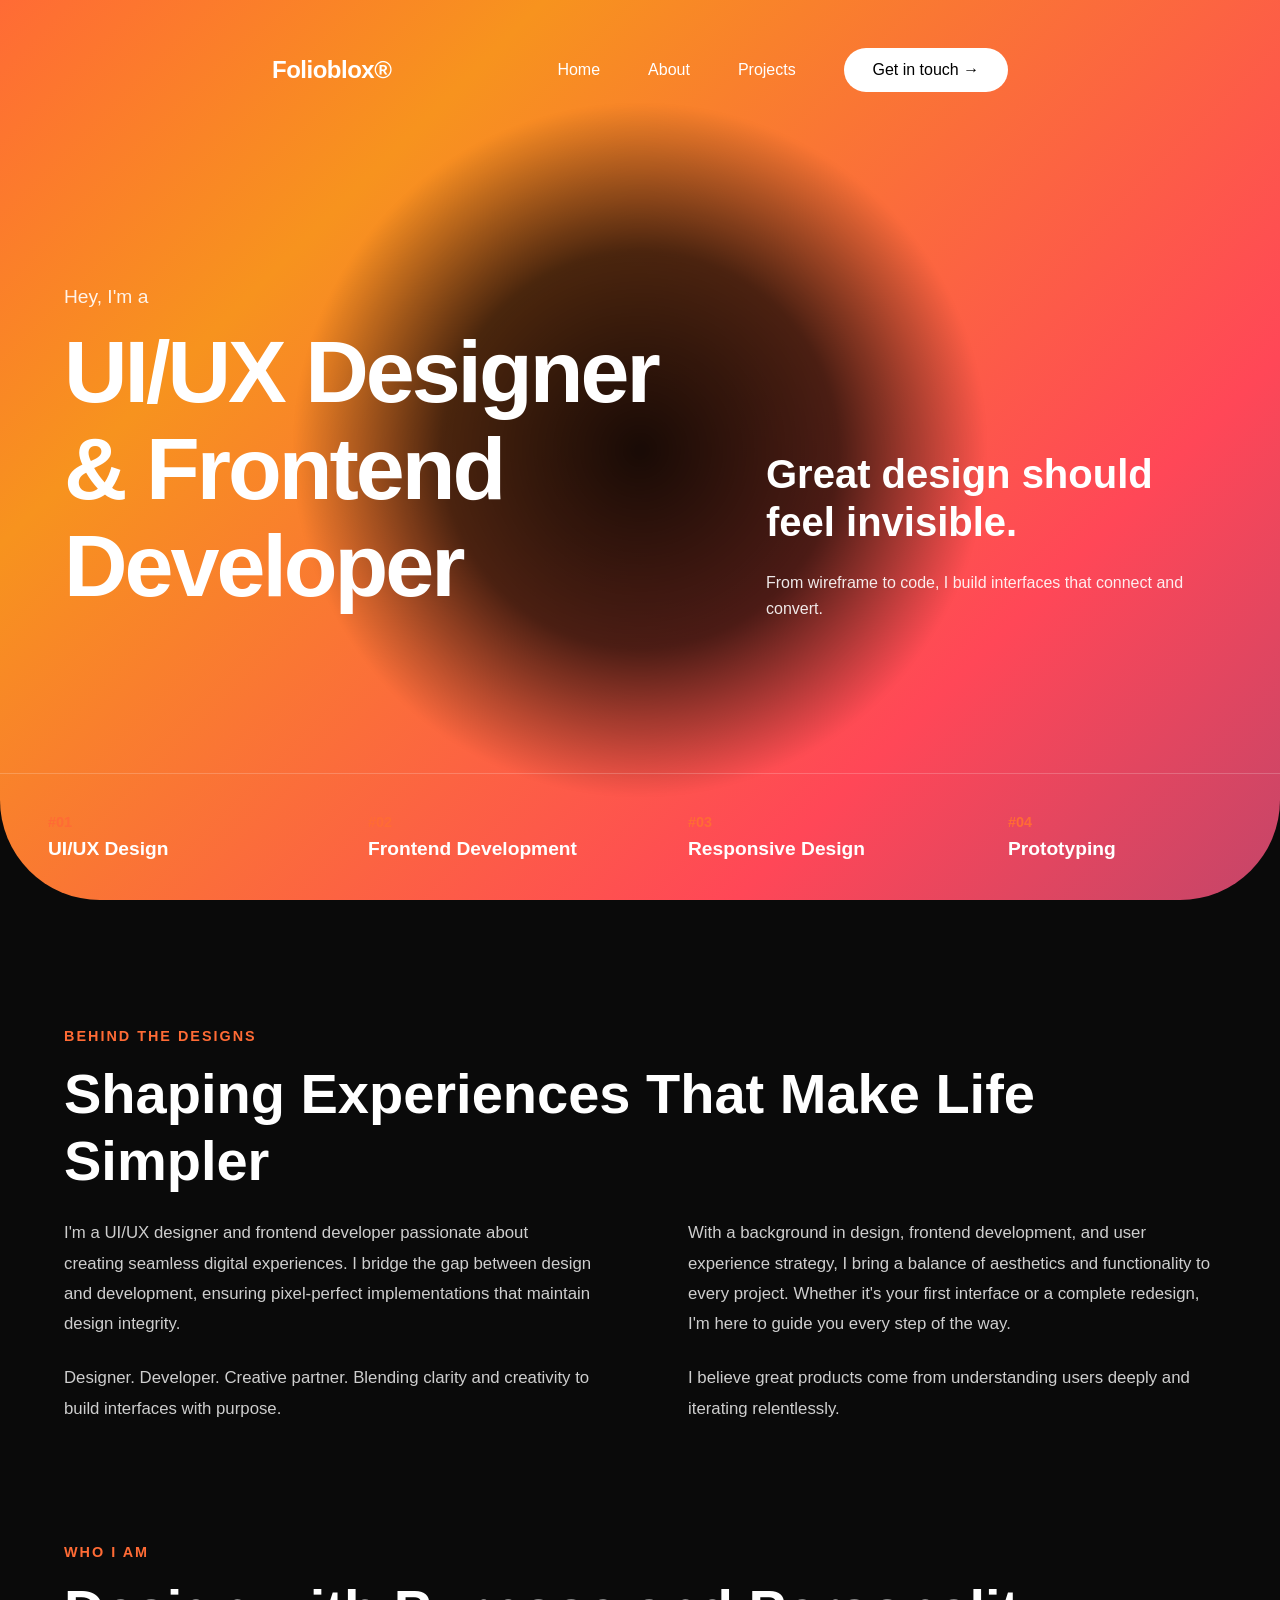
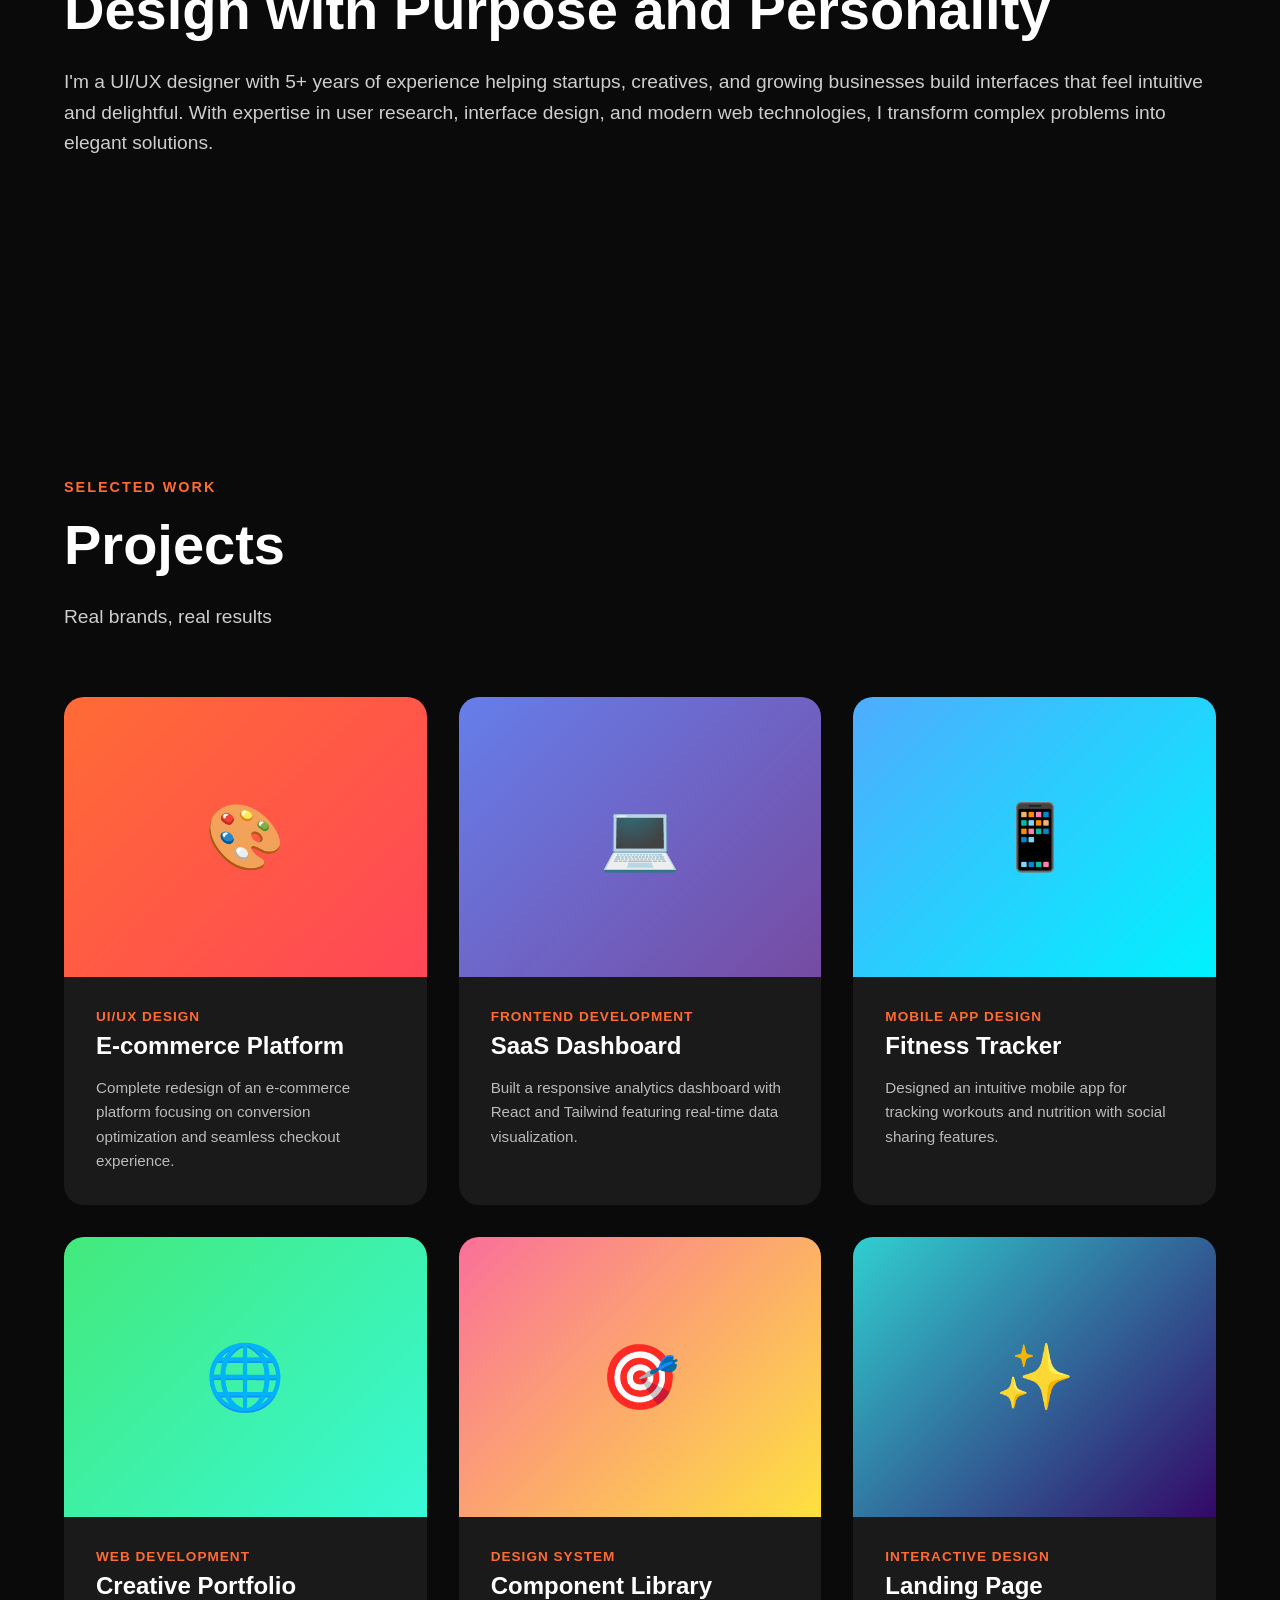
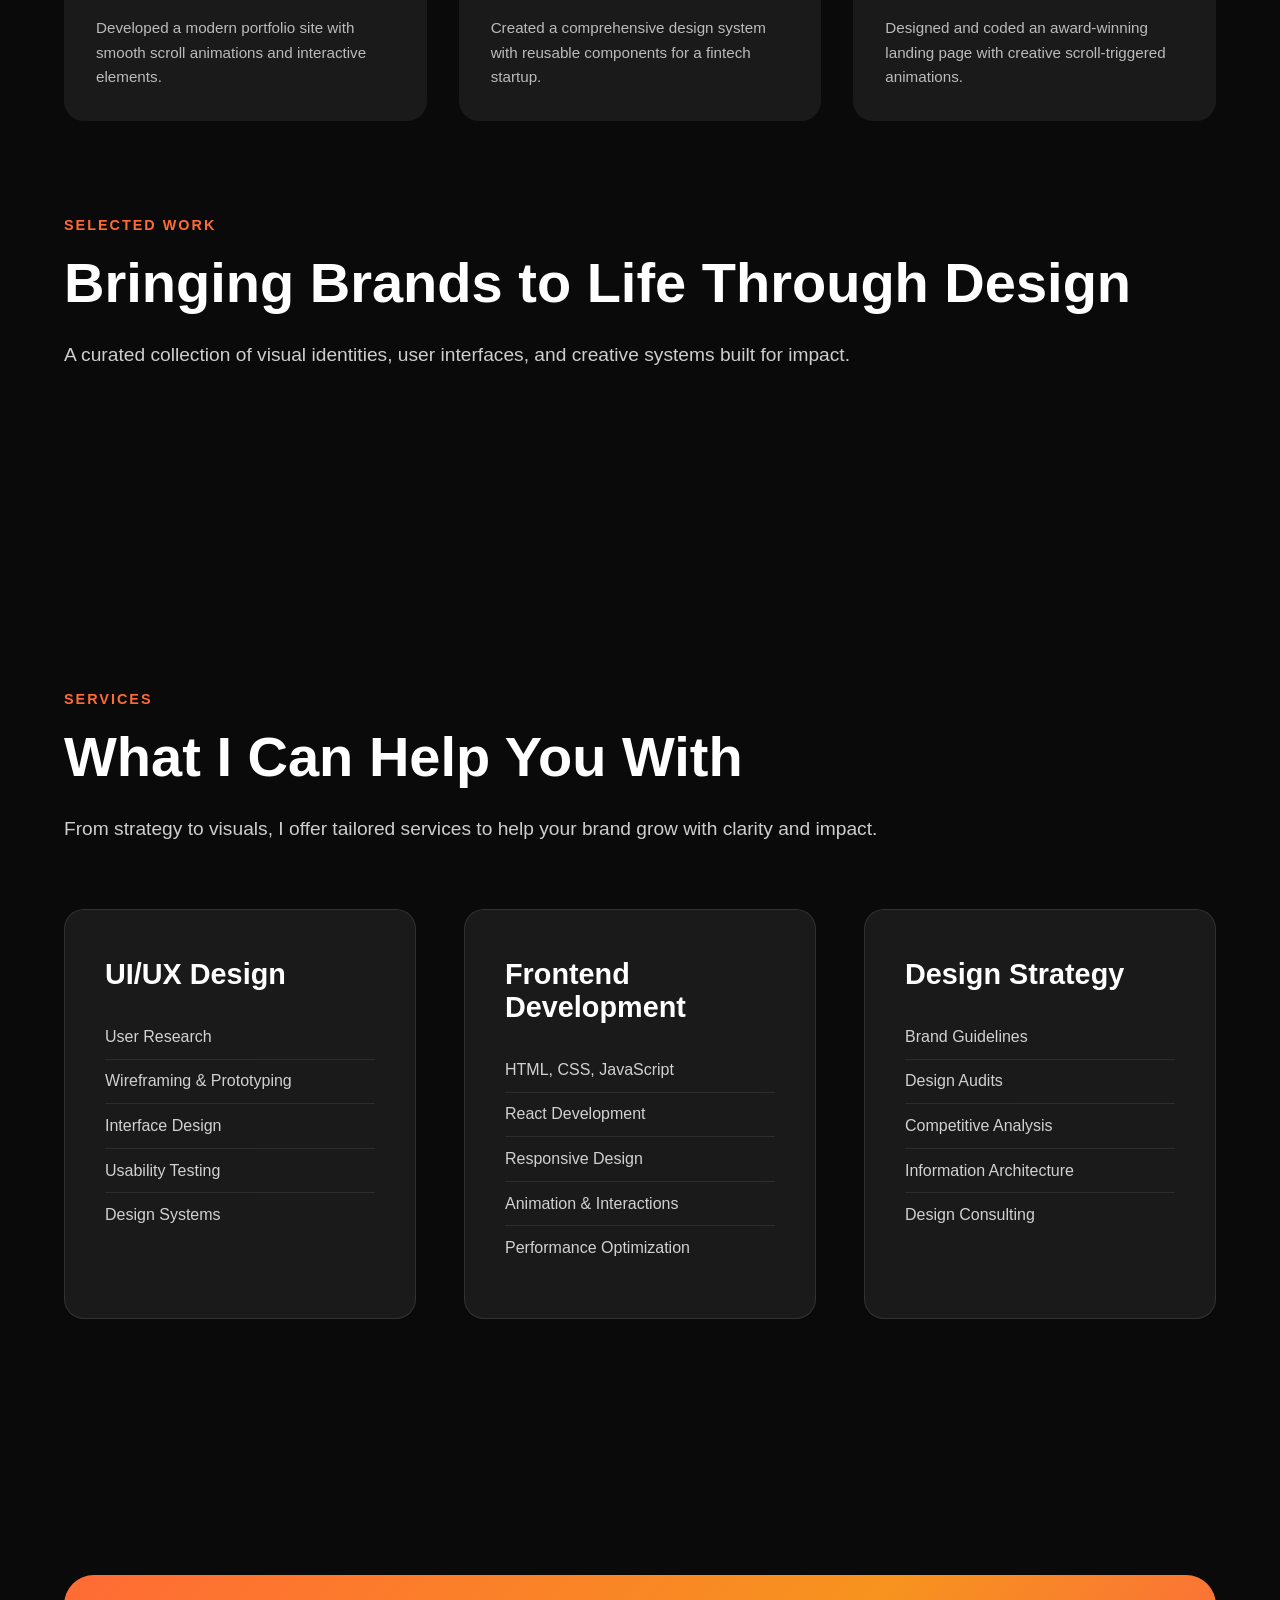
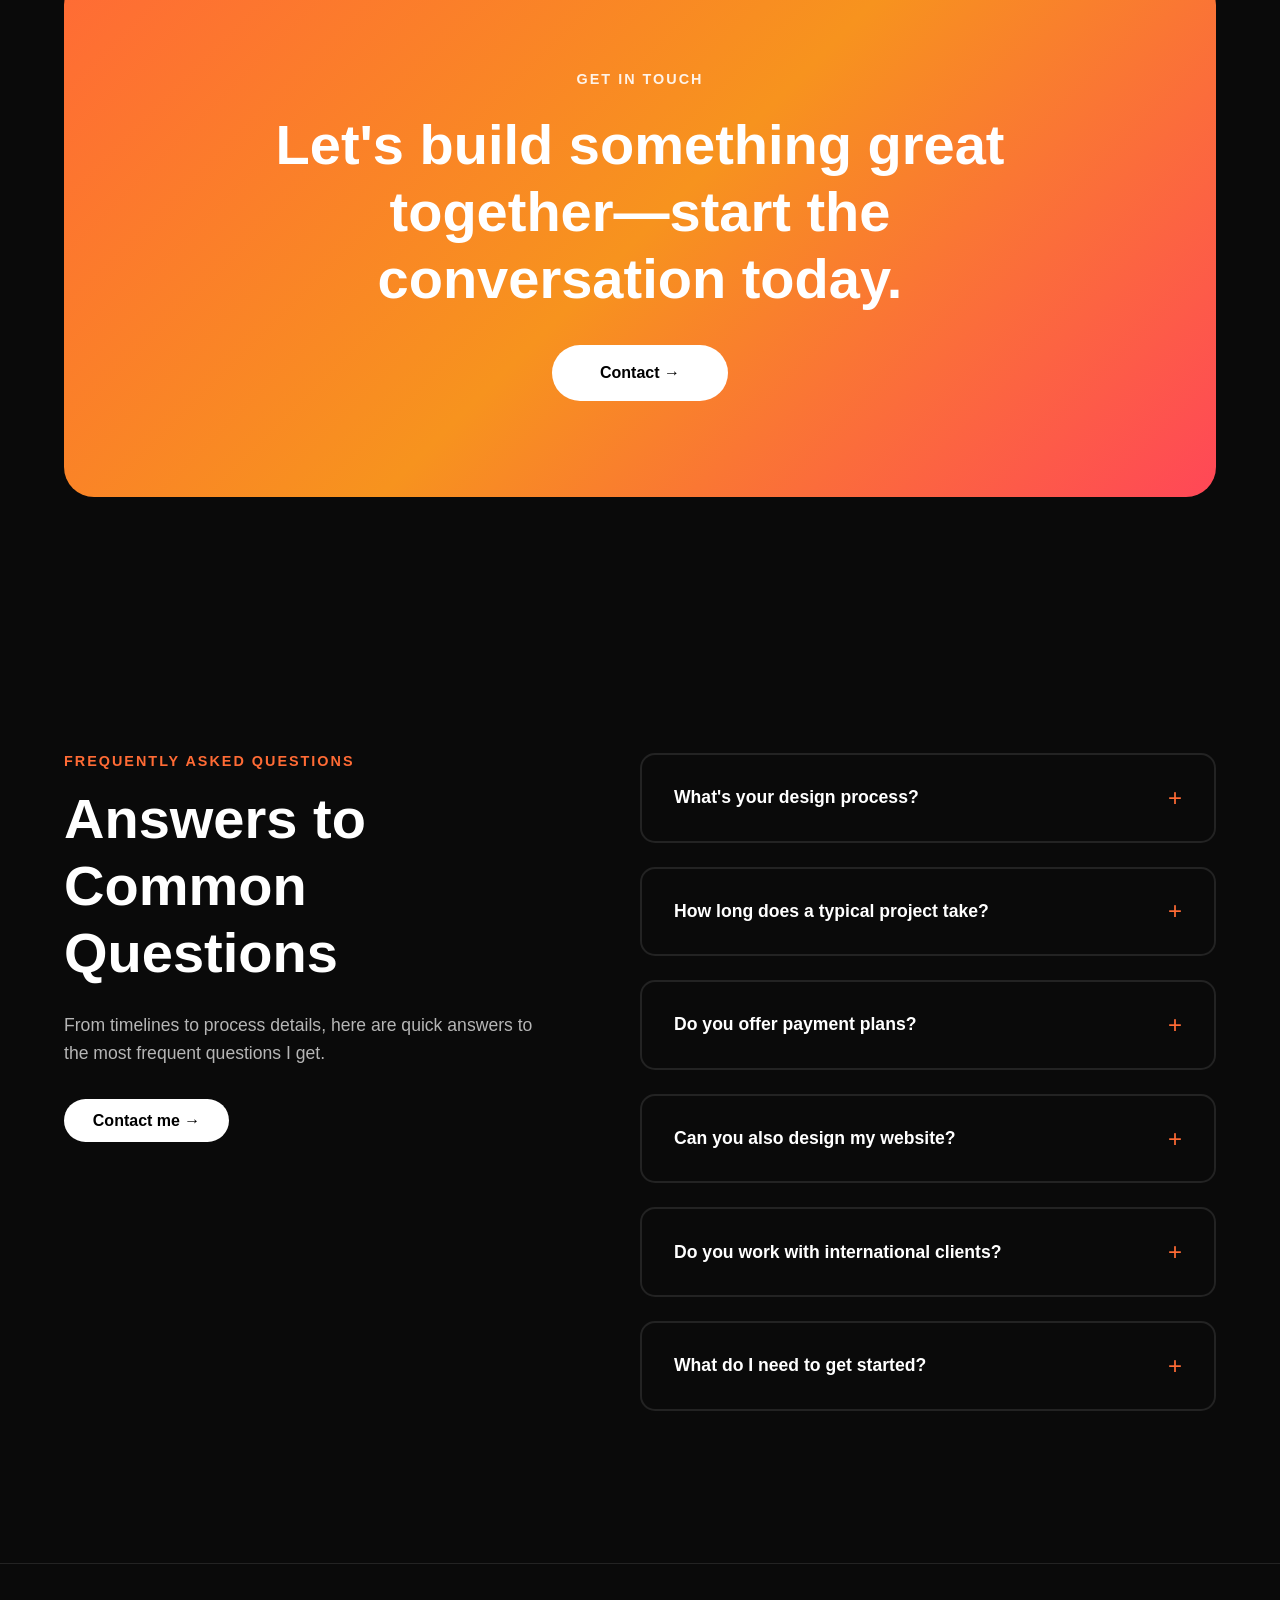
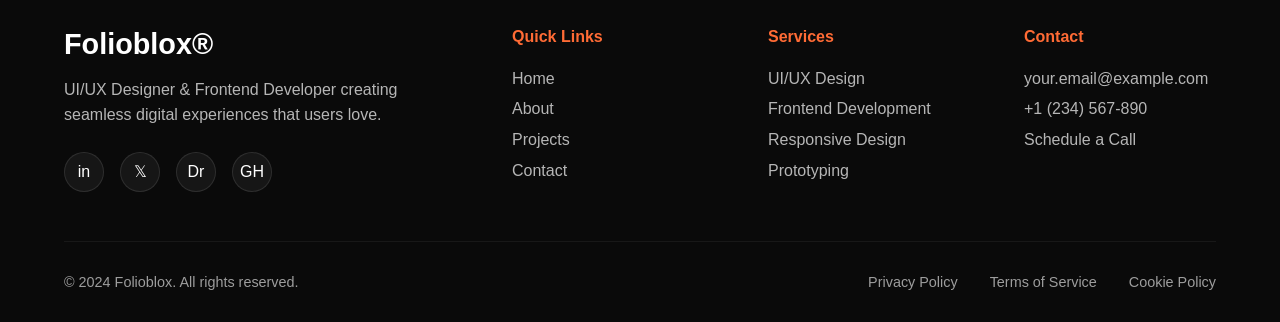
==== index.html @ fb9ef16e "first commit" ====
<!DOCTYPE html>
<html lang="en">
<head>
    <meta charset="UTF-8">
    <meta name="viewport" content="width=device-width, initial-scale=1.0">
    <title>Portfolio - UI/UX Designer & Frontend Developer</title>
    <style>
        * {
            margin: 0;
            padding: 0;
            box-sizing: border-box;
        }

        :root {
            /* Default Orange/Red Theme */
            --gradient-1: #ff6b35;
            --gradient-2: #f7931e;
            --gradient-3: #ff4757;
            --gradient-4: #c44569;
            --accent-color: #ff6b35;
            
            /* Purple Theme - Uncomment to use
            --gradient-1: #667eea;
            --gradient-2: #764ba2;
            --gradient-3: #f093fb;
            --gradient-4: #4facfe;
            --accent-color: #667eea;
            */
            
            /* Dark Pink Theme - Uncomment to use
            --gradient-1: #ff0844;
            --gradient-2: #ffb199;
            --gradient-3: #fa709a;
            --gradient-4: #fee140;
            --accent-color: #ff0844;
            */
        }

        body {
            font-family: 'Inter', -apple-system, BlinkMacSystemFont, 'Segoe UI', sans-serif;
            background: #0a0a0a;
            color: #fff;
            overflow-x: hidden;
        }

        /* Header/Navigation - Floating Pill */
        nav {
            position: fixed;
            top: 2rem;
            left: 50%;
            transform: translateX(-50%);
            padding: 1rem 2rem;
            display: flex;
            justify-content: space-between;
            align-items: center;
            z-index: 1000;
            background: transparent;
            border-radius: 50px;
            transition: background 0.3s, backdrop-filter 0.3s, padding 0.3s;
            min-width: 800px;
        }

        nav.scrolled {
            background: rgba(10, 10, 10, 0.8);
            backdrop-filter: blur(10px);
            border: 1px solid rgba(255, 255, 255, 0.1);
            padding: 1.2rem 2.5rem;
        }

        .logo {
            font-size: 1.5rem;
            font-weight: 700;
            letter-spacing: -0.5px;
        }

        .nav-links {
            display: flex;
            gap: 3rem;
            align-items: center;
        }

        .nav-links a {
            color: #fff;
            text-decoration: none;
            font-weight: 500;
            transition: opacity 0.3s;
            font-size: 1rem;
        }

        .nav-links a:hover {
            opacity: 0.7;
        }

        .cta-btn {
            background: #fff;
            color: #000 !important;
            padding: 0.8rem 1.8rem;
            border-radius: 50px;
            text-decoration: none;
            font-weight: 600;
            transition: transform 0.3s;
            display: inline-flex;
            align-items: center;
            gap: 0.5rem;
            font-size: 1rem;
        }

        .cta-btn:hover {
            transform: scale(1.05);
        }

        /* Hero Section */
        .hero {
            min-height: 100vh;
            background: linear-gradient(135deg, var(--gradient-1) 0%, var(--gradient-2) 25%, var(--gradient-3) 75%, var(--gradient-4) 100%);
            position: relative;
            display: flex;
            align-items: center;
            padding: 0 4rem;
            overflow: hidden;
            border-bottom-left-radius: 100px;
            border-bottom-right-radius: 100px;
        }

        .hero-silhouette {
            position: absolute;
            top: 50%;
            left: 50%;
            transform: translate(-50%, -50%);
            width: 700px;
            height: 700px;
            background: radial-gradient(ellipse at center, rgba(0,0,0,0.9) 0%, rgba(0,0,0,0.7) 40%, transparent 70%);
            filter: blur(2px);
            z-index: 1;
        }

        .hero-content {
            max-width: 1400px;
            margin: 0 auto;
            width: 100%;
            z-index: 2;
            position: relative;
        }

        .hero-left {
            position: absolute;
            left: 0;
            top: 50%;
            transform: translateY(-50%);
        }

        .hero-left h2 {
            font-size: 1.2rem;
            font-weight: 500;
            margin-bottom: 1rem;
            opacity: 0.9;
        }

        .hero-left h1 {
            font-size: 5.5rem;
            font-weight: 800;
            line-height: 1.1;
            letter-spacing: -3px;
        }

        .hero-right {
            position: absolute;
            right: 0;
            top: 35%;
            max-width: 450px;
            text-align: left;
        }

        .hero-right h3 {
            font-size: 2.5rem;
            font-weight: 700;
            margin-bottom: 1.5rem;
            line-height: 1.2;
        }

        .hero-right p {
            font-size: 1rem;
            opacity: 0.9;
            line-height: 1.6;
        }

        /* Services Strip at Bottom */
        .services-strip {
            position: absolute;
            bottom: 0;
            left: 0;
            right: 0;
            display: grid;
            grid-template-columns: repeat(4, 1fr);
            background: transparent;
            z-index: 2;
        }

        .service-item {
            padding: 2.5rem 3rem;
            border-top: 1px solid rgba(255, 255, 255, 0.2);
            transition: background 0.3s;
        }

        .service-item:hover {
            background: rgba(0, 0, 0, 0.2);
        }

        .service-item h4 {
            color: var(--accent-color);
            font-size: 0.9rem;
            margin-bottom: 0.5rem;
            font-weight: 600;
        }

        .service-item h3 {
            font-size: 1.2rem;
            font-weight: 700;
        }

        /* Section Styling */
        section {
            padding: 8rem 4rem;
            max-width: 1400px;
            margin: 0 auto;
        }

        .section-header {
            color: var(--accent-color);
            font-size: 0.9rem;
            font-weight: 600;
            margin-bottom: 1rem;
            text-transform: uppercase;
            letter-spacing: 2px;
        }

        .section-title {
            font-size: 3.5rem;
            font-weight: 800;
            margin-bottom: 1.5rem;
            line-height: 1.2;
        }

        .section-subtitle {
            font-size: 1.2rem;
            opacity: 0.8;
            margin-bottom: 4rem;
            line-height: 1.6;
        }

        /* About Section */
        .about-grid {
            display: grid;
            grid-template-columns: 1fr 1fr;
            gap: 6rem;
            margin-bottom: 4rem;
        }

        .about-content p {
            font-size: 1.05rem;
            line-height: 1.8;
            opacity: 0.8;
            margin-bottom: 1.5rem;
        }

        /* Projects Grid */
        .projects-grid {
            display: grid;
            grid-template-columns: repeat(3, 1fr);
            gap: 2rem;
            margin-bottom: 4rem;
        }

        .project-card {
            background: #1a1a1a;
            border-radius: 20px;
            overflow: hidden;
            transition: transform 0.3s;
            cursor: pointer;
        }

        .project-card:hover {
            transform: translateY(-10px);
        }

        .project-image {
            width: 100%;
            height: 280px;
            background: linear-gradient(135deg, var(--gradient-1) 0%, var(--gradient-3) 100%);
            display: flex;
            align-items: center;
            justify-content: center;
            font-size: 4rem;
        }

        .project-content {
            padding: 2rem;
        }

        .project-content h4 {
            color: var(--accent-color);
            font-size: 0.85rem;
            margin-bottom: 0.5rem;
            text-transform: uppercase;
            letter-spacing: 1px;
        }

        .project-content h3 {
            font-size: 1.5rem;
            margin-bottom: 1rem;
            font-weight: 700;
        }

        .project-content p {
            opacity: 0.7;
            line-height: 1.6;
            font-size: 0.95rem;
        }

        /* Services Section */
        .services-section {
            background: #0a0a0a;
        }

        .services-grid {
            display: grid;
            grid-template-columns: repeat(3, 1fr);
            gap: 3rem;
        }

        .service-card {
            background: #1a1a1a;
            padding: 3rem 2.5rem;
            border-radius: 20px;
            border: 1px solid rgba(255, 255, 255, 0.1);
            transition: transform 0.3s, border-color 0.3s;
        }

        .service-card:hover {
            transform: translateY(-10px);
            border-color: var(--accent-color);
        }

        .service-card h3 {
            font-size: 1.8rem;
            margin-bottom: 1.5rem;
            font-weight: 700;
        }

        .service-card ul {
            list-style: none;
        }

        .service-card li {
            padding: 0.8rem 0;
            opacity: 0.8;
            font-size: 1rem;
            border-bottom: 1px solid rgba(255, 255, 255, 0.1);
        }

        .service-card li:last-child {
            border-bottom: none;
        }

        /* Contact Section */
        .contact-section {
            background: linear-gradient(135deg, var(--gradient-1) 0%, var(--gradient-2) 50%, var(--gradient-3) 100%);
            border-radius: 30px;
            padding: 6rem 4rem;
            text-align: center;
        }

        .contact-section h4 {
            font-size: 0.9rem;
            font-weight: 600;
            margin-bottom: 1.5rem;
            text-transform: uppercase;
            letter-spacing: 2px;
            opacity: 0.9;
        }

        .contact-section h2 {
            font-size: 3.5rem;
            margin-bottom: 2rem;
            font-weight: 800;
            line-height: 1.2;
            max-width: 800px;
            margin-left: auto;
            margin-right: auto;
        }

        .contact-section p {
            font-size: 1.1rem;
            margin-bottom: 3rem;
            opacity: 0.9;
            max-width: 600px;
            margin-left: auto;
            margin-right: auto;
        }

        .contact-btn {
            background: #fff;
            color: #000;
            padding: 1.2rem 3rem;
            border-radius: 50px;
            text-decoration: none;
            font-weight: 700;
            font-size: 1rem;
            display: inline-flex;
            align-items: center;
            gap: 0.5rem;
            transition: transform 0.3s;
        }

        .contact-btn:hover {
            transform: scale(1.05);
        }

        /* FAQ Section */
        .faq-section {
            background: #0a0a0a;
            padding: 8rem 4rem !important;
        }

        .faq-wrapper {
            display: grid;
            grid-template-columns: 1fr 1.2fr;
            gap: 6rem;
            align-items: start;
        }

        .faq-left {
            position: sticky;
            top: 150px;
        }

        .faq-left .section-header {
            margin-bottom: 1rem;
        }

        .faq-left h2 {
            font-size: 3.5rem;
            font-weight: 800;
            line-height: 1.2;
            margin-bottom: 1.5rem;
        }

        .faq-left p {
            font-size: 1.1rem;
            opacity: 0.7;
            line-height: 1.6;
            margin-bottom: 2rem;
        }

        .faq-left .cta-btn {
            display: inline-flex;
        }

        .faq-container {
            width: 100%;
        }

        .faq-item {
            background: transparent;
            border-radius: 15px;
            margin-bottom: 1.5rem;
            overflow: hidden;
            border: 2px solid rgba(255, 255, 255, 0.1);
            transition: border-color 0.3s;
        }

        .faq-item:hover {
            border-color: rgba(255, 255, 255, 0.2);
        }

        .faq-item.active {
            border-color: var(--accent-color);
        }

        .faq-question {
            padding: 1.8rem 2rem;
            cursor: pointer;
            display: flex;
            justify-content: space-between;
            align-items: center;
            font-weight: 600;
            font-size: 1.1rem;
            transition: background 0.3s;
        }

        .faq-question:hover {
            background: rgba(255, 255, 255, 0.02);
        }

        .faq-icon {
            font-size: 1.5rem;
            transition: transform 0.3s;
            color: var(--accent-color);
            font-weight: 400;
        }

        .faq-item.active .faq-icon {
            transform: rotate(45deg);
        }

        .faq-answer {
            max-height: 0;
            overflow: hidden;
            transition: max-height 0.3s ease, padding 0.3s ease;
            padding: 0 2rem;
        }

        .faq-item.active .faq-answer {
            max-height: 500px;
            padding: 0 2rem 1.8rem 2rem;
        }

        .faq-answer p {
            opacity: 0.7;
            line-height: 1.8;
            font-size: 1rem;
        }

        /* Footer */
        footer {
            background: #0a0a0a;
            border-top: 1px solid rgba(255, 255, 255, 0.1);
            padding: 4rem 4rem 2rem;
        }

        .footer-content {
            max-width: 1400px;
            margin: 0 auto;
            display: grid;
            grid-template-columns: 2fr 1fr 1fr 1fr;
            gap: 4rem;
            margin-bottom: 3rem;
        }

        .footer-brand h3 {
            font-size: 1.8rem;
            margin-bottom: 1rem;
            font-weight: 700;
        }

        .footer-brand p {
            opacity: 0.7;
            line-height: 1.6;
            margin-bottom: 1.5rem;
        }

        .social-links {
            display: flex;
            gap: 1rem;
        }

        .social-links a {
            width: 40px;
            height: 40px;
            background: rgba(255, 255, 255, 0.05);
            border-radius: 50%;
            display: flex;
            align-items: center;
            justify-content: center;
            text-decoration: none;
            color: #fff;
            transition: background 0.3s, transform 0.3s;
            border: 1px solid rgba(255, 255, 255, 0.1);
        }

        .social-links a:hover {
            background: var(--accent-color);
            transform: translateY(-3px);
        }

        .footer-links h4 {
            font-size: 1rem;
            margin-bottom: 1.5rem;
            font-weight: 600;
            color: var(--accent-color);
        }

        .footer-links ul {
            list-style: none;
        }

        .footer-links li {
            margin-bottom: 0.8rem;
        }

        .footer-links a {
            color: #fff;
            text-decoration: none;
            opacity: 0.7;
            transition: opacity 0.3s, padding-left 0.3s;
            display: inline-block;
        }

        .footer-links a:hover {
            opacity: 1;
            padding-left: 5px;
        }

        .footer-bottom {
            max-width: 1400px;
            margin: 0 auto;
            padding-top: 2rem;
            border-top: 1px solid rgba(255, 255, 255, 0.1);
            display: flex;
            justify-content: space-between;
            align-items: center;
            opacity: 0.6;
            font-size: 0.9rem;
        }

        .footer-bottom-links {
            display: flex;
            gap: 2rem;
        }

        .footer-bottom-links a {
            color: #fff;
            text-decoration: none;
            transition: opacity 0.3s;
        }

        .footer-bottom-links a:hover {
            opacity: 0.7;
        }

        @media (max-width: 1024px) {
            nav {
                min-width: 90%;
            }

            .hero-left h1 {
                font-size: 4rem;
            }

            .hero-right {
                top: auto;
                bottom: 150px;
                right: 0;
            }

            .services-strip {
                grid-template-columns: repeat(2, 1fr);
            }

            .projects-grid {
                grid-template-columns: repeat(2, 1fr);
            }

            .about-grid {
                grid-template-columns: 1fr;
            }

            .services-grid {
                grid-template-columns: 1fr;
            }

            .footer-content {
                grid-template-columns: 1fr 1fr;
                gap: 3rem;
            }

            .faq-wrapper {
                grid-template-columns: 1fr;
                gap: 3rem;
            }

            .faq-left {
                position: relative;
                top: 0;
            }
        }

        @media (max-width: 768px) {
            .footer-content {
                grid-template-columns: 1fr;
                gap: 2rem;
            }

            .footer-bottom {
                flex-direction: column;
                gap: 1rem;
                text-align: center;
            }

            .footer-bottom-links {
                flex-direction: column;
                gap: 0.5rem;
            }
            nav {
                min-width: calc(100% - 2rem);
                padding: 1rem 1.5rem;
            }

            nav.scrolled {
                padding: 1rem 1.5rem;
            }

            .nav-links {
                gap: 1.5rem;
            }

            .hero {
                padding: 2rem;
            }

            .hero-left h1 {
                font-size: 3rem;
            }

            .hero-right h3 {
                font-size: 2rem;
            }

            .services-strip {
                grid-template-columns: 1fr;
            }

            section {
                padding: 4rem 2rem;
            }

            .projects-grid {
                grid-template-columns: 1fr;
            }

            .section-title {
                font-size: 2.5rem;
            }

            .contact-section h2 {
                font-size: 2.5rem;
            }
        }
    </style>
</head>
<body>
    <!-- Navigation -->
    <nav id="navbar">
        <div class="logo">Folioblox®</div>
        <div class="nav-links">
            <a href="#home">Home</a>
            <a href="#about">About</a>
            <a href="#projects">Projects</a>
            <a class="cta-btn" href="#contact">Get in touch →</a>
        </div>
    </nav>

    <!-- Hero Section -->
    <section id="home" class="hero">
        <div class="hero-silhouette"></div>
        <div class="hero-content">
            <div class="hero-left">
                <h2>Hey, I'm a</h2>
                <h1>UI/UX Designer<br>& Frontend<br>Developer</h1>
            </div>
            <div class="hero-right">
                <h3>Great design should feel invisible.</h3>
                <p>From wireframe to code, I build interfaces that connect and convert.</p>
            </div>
        </div>
        
        <!-- Services Strip -->
        <div class="services-strip">
            <div class="service-item">
                <h4>#01</h4>
                <h3>UI/UX Design</h3>
            </div>
            <div class="service-item">
                <h4>#02</h4>
                <h3>Frontend Development</h3>
            </div>
            <div class="service-item">
                <h4>#03</h4>
                <h3>Responsive Design</h3>
            </div>
            <div class="service-item">
                <h4>#04</h4>
                <h3>Prototyping</h3>
            </div>
        </div>
    </section>

    <!-- About Section -->
    <section id="about">
        <h4 class="section-header">Behind the Designs</h4>
        <h2 class="section-title">Shaping Experiences That Make Life Simpler</h2>
        
        <div class="about-grid">
            <div class="about-content">
                <p>I'm a UI/UX designer and frontend developer passionate about creating seamless digital experiences. I bridge the gap between design and development, ensuring pixel-perfect implementations that maintain design integrity.</p>
                <p>Designer. Developer. Creative partner. Blending clarity and creativity to build interfaces with purpose.</p>
            </div>
            
            <div class="about-content">
                <p>With a background in design, frontend development, and user experience strategy, I bring a balance of aesthetics and functionality to every project. Whether it's your first interface or a complete redesign, I'm here to guide you every step of the way.</p>
                <p>I believe great products come from understanding users deeply and iterating relentlessly.</p>
            </div>
        </div>

        <h4 class="section-header" style="margin-top: 6rem;">Who I Am</h4>
        <h2 class="section-title">Design with Purpose and Personality</h2>
        <p class="section-subtitle">I'm a UI/UX designer with 5+ years of experience helping startups, creatives, and growing businesses build interfaces that feel intuitive and delightful. With expertise in user research, interface design, and modern web technologies, I transform complex problems into elegant solutions.</p>
    </section>

    <!-- Projects Section -->
    <section id="projects">
        <h4 class="section-header">Selected Work</h4>
        <h2 class="section-title">Projects</h2>
        <p class="section-subtitle">Real brands, real results</p>
        
        <div class="projects-grid">
            <div class="project-card">
                <div class="project-image">🎨</div>
                <div class="project-content">
                    <h4>UI/UX Design</h4>
                    <h3>E-commerce Platform</h3>
                    <p>Complete redesign of an e-commerce platform focusing on conversion optimization and seamless checkout experience.</p>
                </div>
            </div>
            
            <div class="project-card">
                <div class="project-image" style="background: linear-gradient(135deg, #667eea 0%, #764ba2 100%);">💻</div>
                <div class="project-content">
                    <h4>Frontend Development</h4>
                    <h3>SaaS Dashboard</h3>
                    <p>Built a responsive analytics dashboard with React and Tailwind featuring real-time data visualization.</p>
                </div>
            </div>
            
            <div class="project-card">
                <div class="project-image" style="background: linear-gradient(135deg, #4facfe 0%, #00f2fe 100%);">📱</div>
                <div class="project-content">
                    <h4>Mobile App Design</h4>
                    <h3>Fitness Tracker</h3>
                    <p>Designed an intuitive mobile app for tracking workouts and nutrition with social sharing features.</p>
                </div>
            </div>
            
            <div class="project-card">
                <div class="project-image" style="background: linear-gradient(135deg, #43e97b 0%, #38f9d7 100%);">🌐</div>
                <div class="project-content">
                    <h4>Web Development</h4>
                    <h3>Creative Portfolio</h3>
                    <p>Developed a modern portfolio site with smooth scroll animations and interactive elements.</p>
                </div>
            </div>
            
            <div class="project-card">
                <div class="project-image" style="background: linear-gradient(135deg, #fa709a 0%, #fee140 100%);">🎯</div>
                <div class="project-content">
                    <h4>Design System</h4>
                    <h3>Component Library</h3>
                    <p>Created a comprehensive design system with reusable components for a fintech startup.</p>
                </div>
            </div>
            
            <div class="project-card">
                <div class="project-image" style="background: linear-gradient(135deg, #30cfd0 0%, #330867 100%);">✨</div>
                <div class="project-content">
                    <h4>Interactive Design</h4>
                    <h3>Landing Page</h3>
                    <p>Designed and coded an award-winning landing page with creative scroll-triggered animations.</p>
                </div>
            </div>
        </div>

        <h4 class="section-header" style="margin-top: 6rem;">Selected Work</h4>
        <h2 class="section-title">Bringing Brands to Life Through Design</h2>
        <p class="section-subtitle">A curated collection of visual identities, user interfaces, and creative systems built for impact.</p>
    </section>

    <!-- Services Section -->
    <section class="services-section">
        <h4 class="section-header">Services</h4>
        <h2 class="section-title">What I Can Help You With</h2>
        <p class="section-subtitle">From strategy to visuals, I offer tailored services to help your brand grow with clarity and impact.</p>
        
        <div class="services-grid">
            <div class="service-card">
                <h3>UI/UX Design</h3>
                <ul>
                    <li>User Research</li>
                    <li>Wireframing & Prototyping</li>
                    <li>Interface Design</li>
                    <li>Usability Testing</li>
                    <li>Design Systems</li>
                </ul>
            </div>
            
            <div class="service-card">
                <h3>Frontend Development</h3>
                <ul>
                    <li>HTML, CSS, JavaScript</li>
                    <li>React Development</li>
                    <li>Responsive Design</li>
                    <li>Animation & Interactions</li>
                    <li>Performance Optimization</li>
                </ul>
            </div>
            
            <div class="service-card">
                <h3>Design Strategy</h3>
                <ul>
                    <li>Brand Guidelines</li>
                    <li>Design Audits</li>
                    <li>Competitive Analysis</li>
                    <li>Information Architecture</li>
                    <li>Design Consulting</li>
                </ul>
            </div>
        </div>
    </section>

    <!-- Contact Section -->
    <section id="contact">
        <div class="contact-section">
            <h4>Get in Touch</h4>
            <h2>Let's build something great together—start the conversation today.</h2>
            <a href="mailto:your.email@example.com" class="contact-btn">Contact →</a>
        </div>
    </section>

    <!-- FAQ Section -->
    <section class="faq-section">
        <div class="faq-wrapper">
            <div class="faq-left">
                <h4 class="section-header">Frequently Asked Questions</h4>
                <h2>Answers to Common Questions</h2>
                <p>From timelines to process details, here are quick answers to the most frequent questions I get.</p>
                <a href="#contact" class="cta-btn">Contact me →</a>
            </div>
            
            <div class="faq-container">
                <div class="faq-item">
                    <div class="faq-question">
                        <span>What's your design process?</span>
                        <span class="faq-icon">+</span>
                    </div>
                    <div class="faq-answer">
                        <p>My design process typically involves five key phases: Discovery & Research, where I understand your goals and users; Wireframing & Information Architecture, where I map out the structure; UI Design, where I create the visual interface; Prototyping & Testing, where we validate the design; and finally, Development Handoff with detailed documentation.</p>
                    </div>
                </div>

                <div class="faq-item">
                    <div class="faq-question">
                        <span>How long does a typical project take?</span>
                        <span class="faq-icon">+</span>
                    </div>
                    <div class="faq-answer">
                        <p>Project timelines vary based on scope and complexity. A simple landing page or UI design might take 2-3 weeks, while a complete web application with frontend development could take 2-3 months. During our initial consultation, I'll provide a detailed timeline based on your specific requirements.</p>
                    </div>
                </div>

                <div class="faq-item">
                    <div class="faq-question">
                        <span>Do you offer payment plans?</span>
                        <span class="faq-icon">+</span>
                    </div>
                    <div class="faq-answer">
                        <p>Yes, most projects are split into 2-3 payments. Typically, I require a deposit to start, a midpoint payment after key milestones, and a final payment upon project completion. We can discuss a payment structure that works for your budget.</p>
                    </div>
                </div>

                <div class="faq-item">
                    <div class="faq-question">
                        <span>Can you also design my website?</span>
                        <span class="faq-icon">+</span>
                    </div>
                    <div class="faq-answer">
                        <p>Yes! I offer basic web design or collaborate with developers. I can handle the entire process from design to development, or work alongside your development team to ensure the design is implemented perfectly.</p>
                    </div>
                </div>

                <div class="faq-item">
                    <div class="faq-question">
                        <span>Do you work with international clients?</span>
                        <span class="faq-icon">+</span>
                    </div>
                    <div class="faq-answer">
                        <p>Absolutely! I work with clients worldwide through video calls, project management tools, and collaborative design platforms. I'm experienced in remote collaboration and ensure smooth communication regardless of timezone differences.</p>
                    </div>
                </div>

                <div class="faq-item">
                    <div class="faq-question">
                        <span>What do I need to get started?</span>
                        <span class="faq-icon">+</span>
                    </div>
                    <div class="faq-answer">
                        <p>To get started, I'll need a clear understanding of your project goals, target audience, any existing brand materials, and your timeline. During our initial consultation, we'll discuss all the details and I'll provide you with a comprehensive project proposal.</p>
                    </div>
                </div>
            </div>
        </div>
    </section>

    <!-- Footer -->
    <footer>
        <div class="footer-content">
            <div class="footer-brand">
                <h3>Folioblox®</h3>
                <p>UI/UX Designer & Frontend Developer creating seamless digital experiences that users love.</p>
                <div class="social-links">
                    <a href="#" aria-label="LinkedIn">in</a>
                    <a href="#" aria-label="Twitter">𝕏</a>
                    <a href="#" aria-label="Dribbble">Dr</a>
                    <a href="#" aria-label="GitHub">GH</a>
                </div>
            </div>

            <div class="footer-links">
                <h4>Quick Links</h4>
                <ul>
                    <li><a href="#home">Home</a></li>
                    <li><a href="#about">About</a></li>
                    <li><a href="#projects">Projects</a></li>
                    <li><a href="#contact">Contact</a></li>
                </ul>
            </div>

            <div class="footer-links">
                <h4>Services</h4>
                <ul>
                    <li><a href="#services">UI/UX Design</a></li>
                    <li><a href="#services">Frontend Development</a></li>
                    <li><a href="#services">Responsive Design</a></li>
                    <li><a href="#services">Prototyping</a></li>
                </ul>
            </div>

            <div class="footer-links">
                <h4>Contact</h4>
                <ul>
                    <li><a href="mailto:your.email@example.com">your.email@example.com</a></li>
                    <li><a href="tel:+1234567890">+1 (234) 567-890</a></li>
                    <li><a href="#">Schedule a Call</a></li>
                </ul>
            </div>
        </div>

        <div class="footer-bottom">
            <p>© 2024 Folioblox. All rights reserved.</p>
            <div class="footer-bottom-links">
                <a href="#">Privacy Policy</a>
                <a href="#">Terms of Service</a>
                <a href="#">Cookie Policy</a>
            </div>
        </div>
    </footer>

</body>
</html>
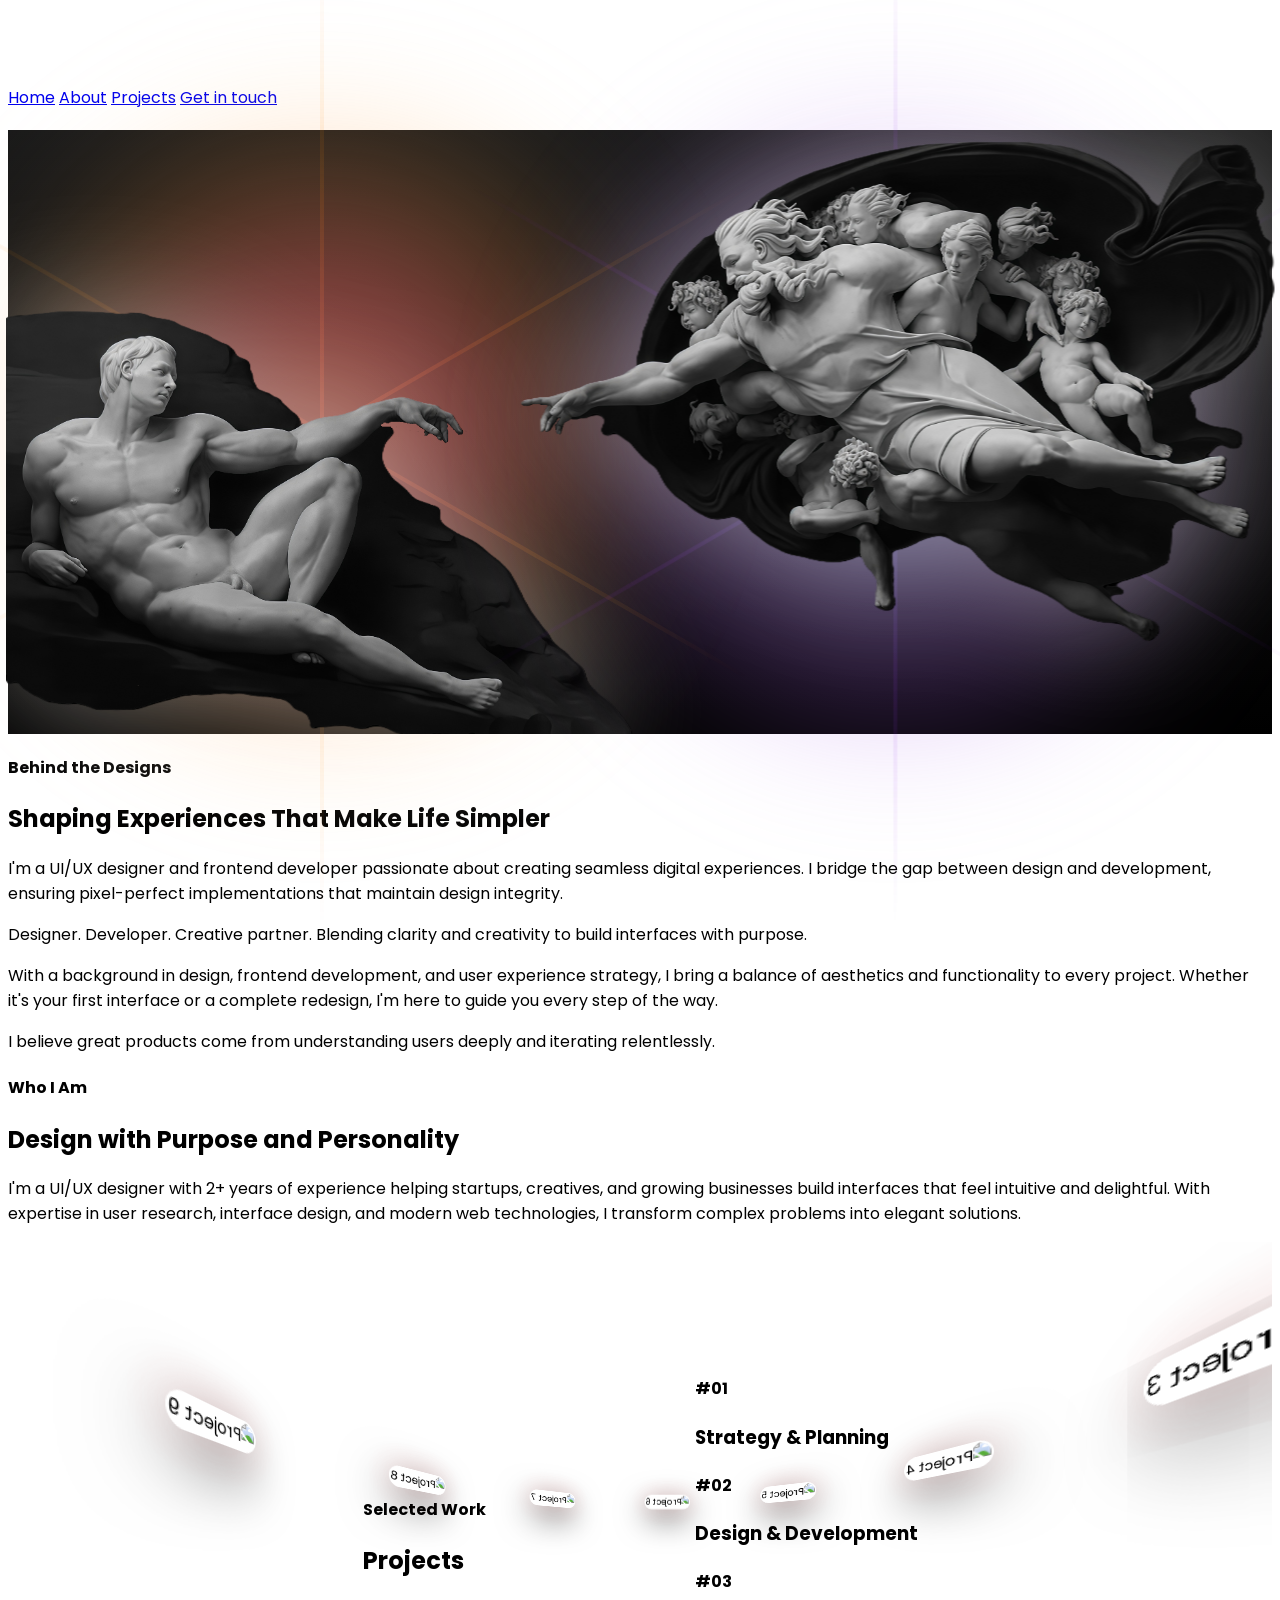
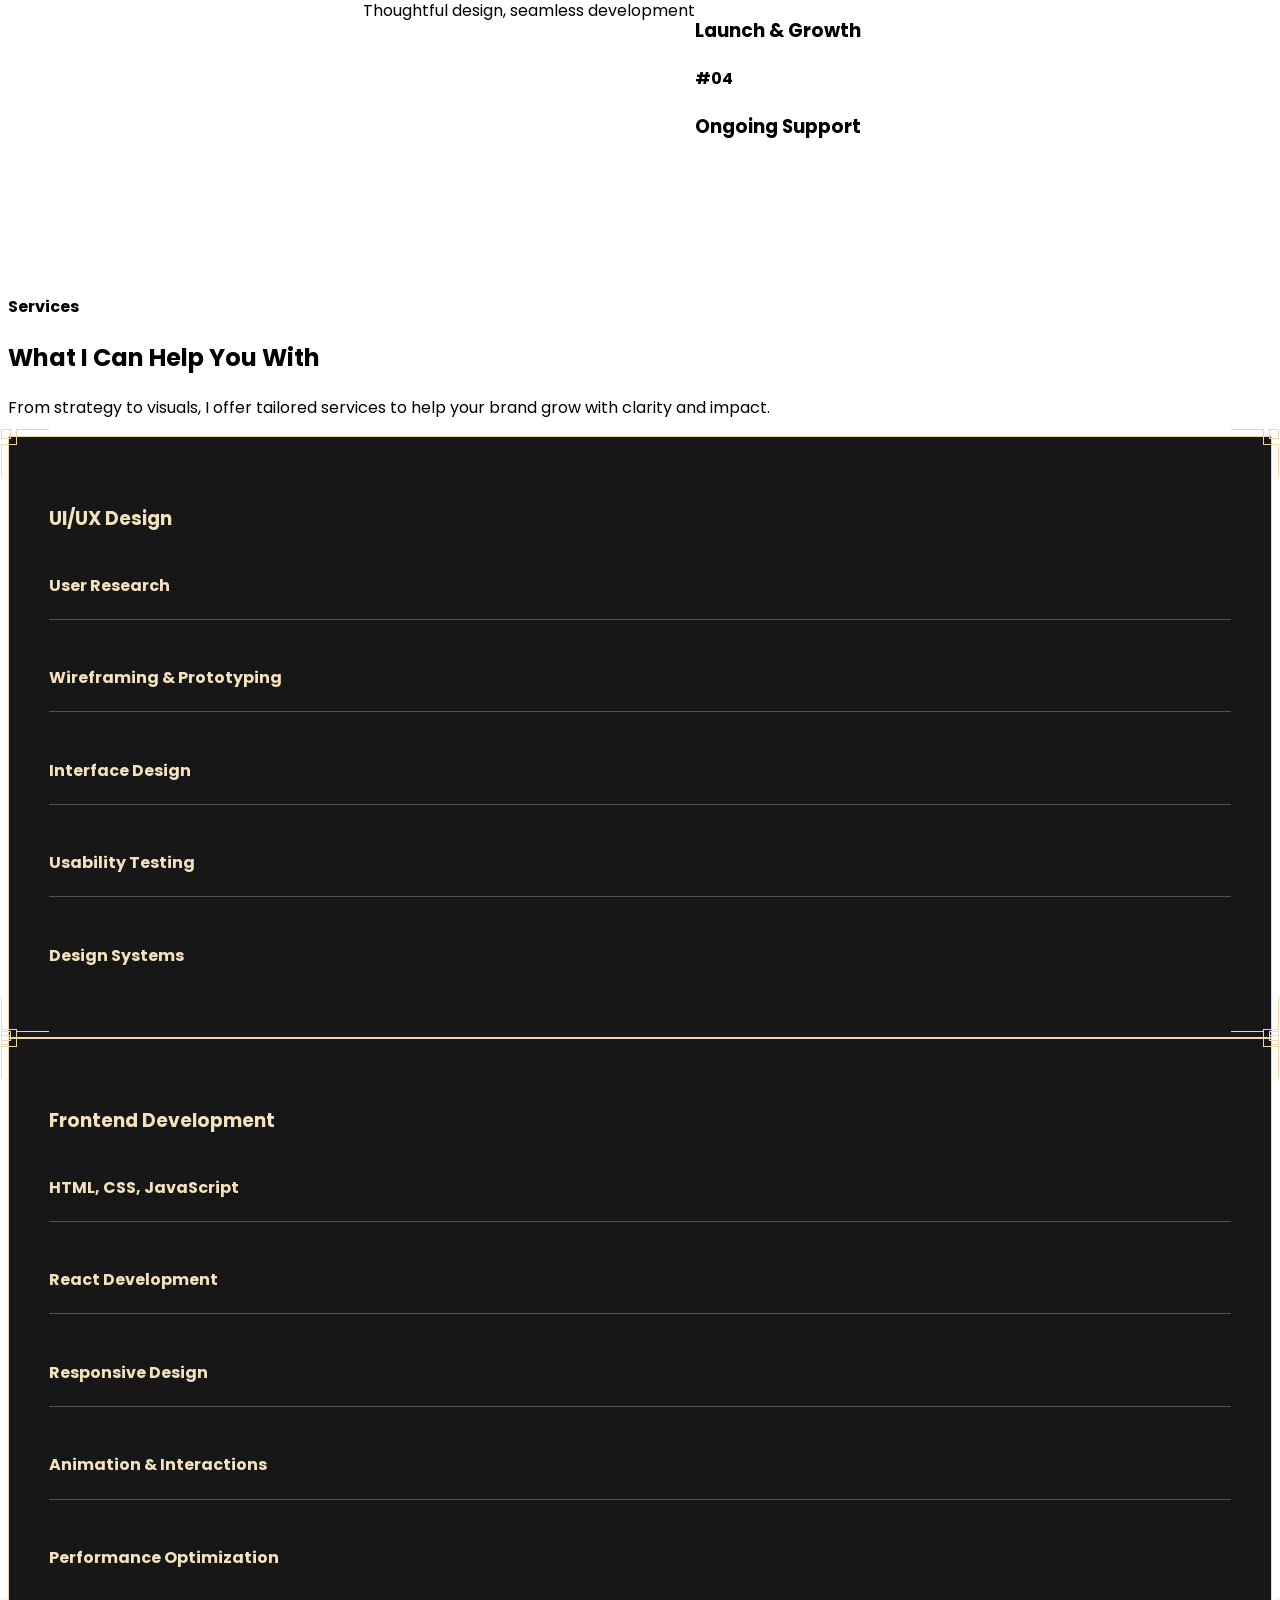
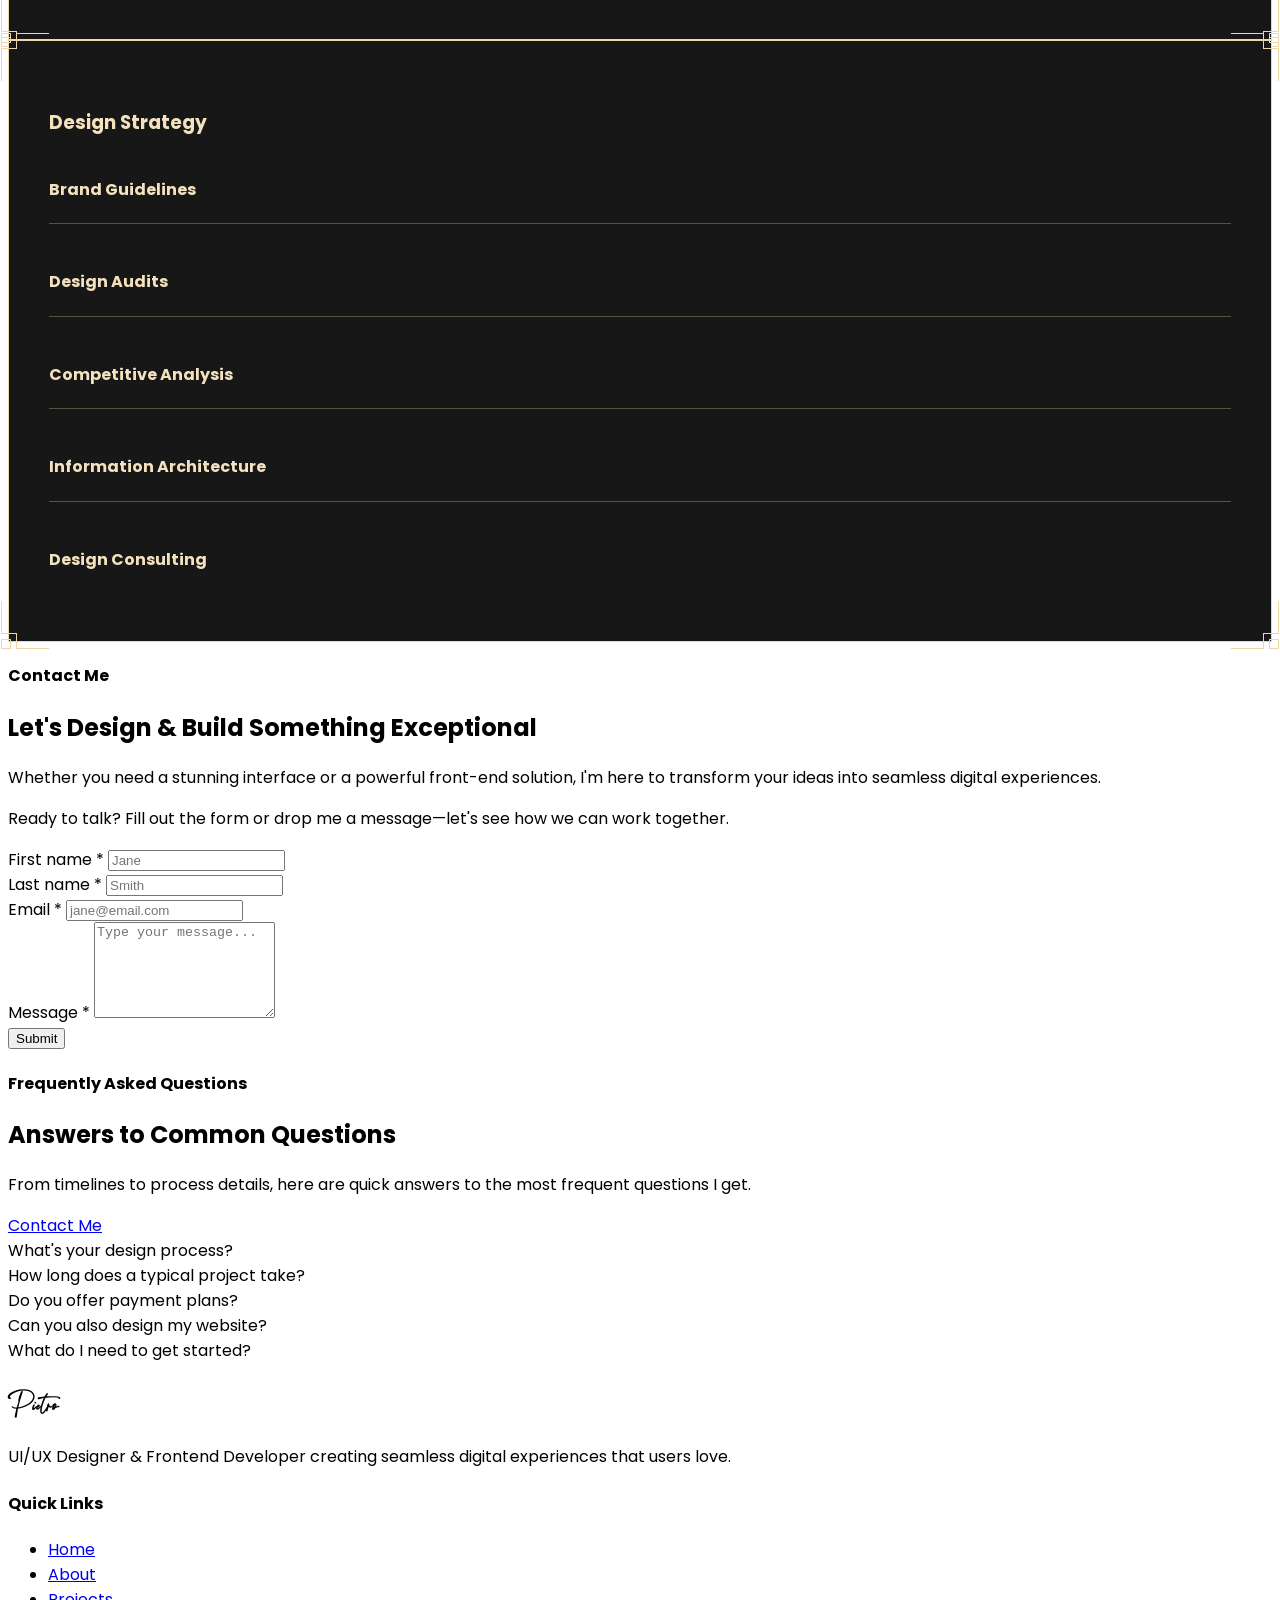
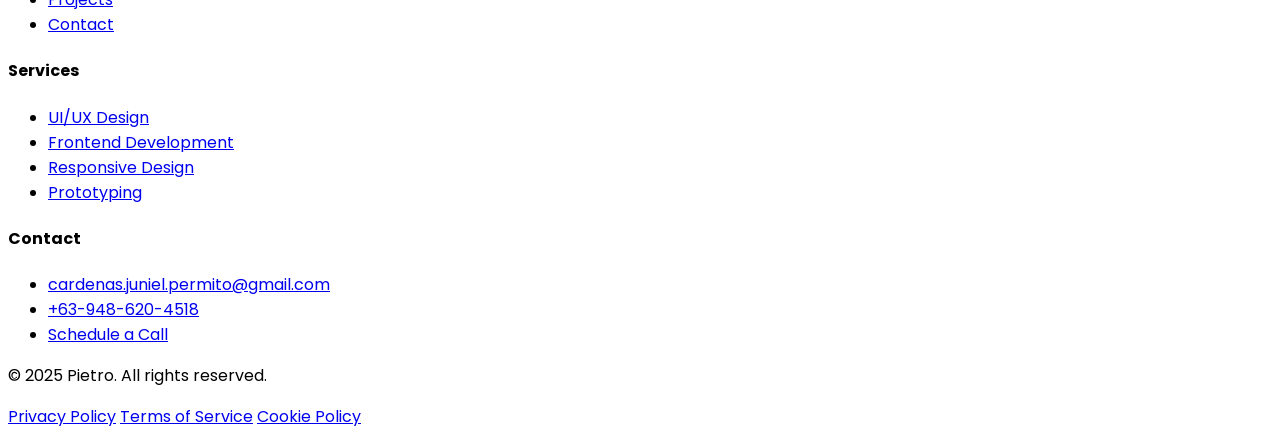
==== commit 58e63c76: "updated" ====
--- a/index.html
+++ b/index.html
@@ -1,1057 +1,969 @@
 <!DOCTYPE html>
-<html lang="en">
-<head>
-    <meta charset="UTF-8">
-    <meta name="viewport" content="width=device-width, initial-scale=1.0">
+<html lang="en" class="scroll-smooth">
+  <head>
+    <meta charset="UTF-8" />
+    <meta name="viewport" content="width=device-width, initial-scale=1.0" />
     <title>Portfolio - UI/UX Designer & Frontend Developer</title>
-    <style>
-        * {
-            margin: 0;
-            padding: 0;
-            box-sizing: border-box;
-        }
-
-        :root {
-            /* Default Orange/Red Theme */
-            --gradient-1: #ff6b35;
-            --gradient-2: #f7931e;
-            --gradient-3: #ff4757;
-            --gradient-4: #c44569;
-            --accent-color: #ff6b35;
-            
-            /* Purple Theme - Uncomment to use
-            --gradient-1: #667eea;
-            --gradient-2: #764ba2;
-            --gradient-3: #f093fb;
-            --gradient-4: #4facfe;
-            --accent-color: #667eea;
-            */
-            
-            /* Dark Pink Theme - Uncomment to use
-            --gradient-1: #ff0844;
-            --gradient-2: #ffb199;
-            --gradient-3: #fa709a;
-            --gradient-4: #fee140;
-            --accent-color: #ff0844;
-            */
-        }
-
-        body {
-            font-family: 'Inter', -apple-system, BlinkMacSystemFont, 'Segoe UI', sans-serif;
-            background: #0a0a0a;
-            color: #fff;
-            overflow-x: hidden;
-        }
-
-        /* Header/Navigation - Floating Pill */
-        nav {
-            position: fixed;
-            top: 2rem;
-            left: 50%;
-            transform: translateX(-50%);
-            padding: 1rem 2rem;
-            display: flex;
-            justify-content: space-between;
-            align-items: center;
-            z-index: 1000;
-            background: transparent;
-            border-radius: 50px;
-            transition: background 0.3s, backdrop-filter 0.3s, padding 0.3s;
-            min-width: 800px;
-        }
-
-        nav.scrolled {
-            background: rgba(10, 10, 10, 0.8);
-            backdrop-filter: blur(10px);
-            border: 1px solid rgba(255, 255, 255, 0.1);
-            padding: 1.2rem 2.5rem;
-        }
-
-        .logo {
-            font-size: 1.5rem;
-            font-weight: 700;
-            letter-spacing: -0.5px;
-        }
-
-        .nav-links {
-            display: flex;
-            gap: 3rem;
-            align-items: center;
-        }
-
-        .nav-links a {
-            color: #fff;
-            text-decoration: none;
-            font-weight: 500;
-            transition: opacity 0.3s;
-            font-size: 1rem;
-        }
-
-        .nav-links a:hover {
-            opacity: 0.7;
-        }
-
-        .cta-btn {
-            background: #fff;
-            color: #000 !important;
-            padding: 0.8rem 1.8rem;
-            border-radius: 50px;
-            text-decoration: none;
-            font-weight: 600;
-            transition: transform 0.3s;
-            display: inline-flex;
-            align-items: center;
-            gap: 0.5rem;
-            font-size: 1rem;
-        }
-
-        .cta-btn:hover {
-            transform: scale(1.05);
-        }
-
-        /* Hero Section */
-        .hero {
-            min-height: 100vh;
-            background: linear-gradient(135deg, var(--gradient-1) 0%, var(--gradient-2) 25%, var(--gradient-3) 75%, var(--gradient-4) 100%);
-            position: relative;
-            display: flex;
-            align-items: center;
-            padding: 0 4rem;
-            overflow: hidden;
-            border-bottom-left-radius: 100px;
-            border-bottom-right-radius: 100px;
-        }
-
-        .hero-silhouette {
-            position: absolute;
-            top: 50%;
-            left: 50%;
-            transform: translate(-50%, -50%);
-            width: 700px;
-            height: 700px;
-            background: radial-gradient(ellipse at center, rgba(0,0,0,0.9) 0%, rgba(0,0,0,0.7) 40%, transparent 70%);
-            filter: blur(2px);
-            z-index: 1;
-        }
-
-        .hero-content {
-            max-width: 1400px;
-            margin: 0 auto;
-            width: 100%;
-            z-index: 2;
-            position: relative;
-        }
-
-        .hero-left {
-            position: absolute;
-            left: 0;
-            top: 50%;
-            transform: translateY(-50%);
-        }
-
-        .hero-left h2 {
-            font-size: 1.2rem;
-            font-weight: 500;
-            margin-bottom: 1rem;
-            opacity: 0.9;
-        }
-
-        .hero-left h1 {
-            font-size: 5.5rem;
-            font-weight: 800;
-            line-height: 1.1;
-            letter-spacing: -3px;
-        }
-
-        .hero-right {
-            position: absolute;
-            right: 0;
-            top: 35%;
-            max-width: 450px;
-            text-align: left;
-        }
-
-        .hero-right h3 {
-            font-size: 2.5rem;
-            font-weight: 700;
-            margin-bottom: 1.5rem;
-            line-height: 1.2;
-        }
-
-        .hero-right p {
-            font-size: 1rem;
-            opacity: 0.9;
-            line-height: 1.6;
-        }
-
-        /* Services Strip at Bottom */
-        .services-strip {
-            position: absolute;
-            bottom: 0;
-            left: 0;
-            right: 0;
-            display: grid;
-            grid-template-columns: repeat(4, 1fr);
-            background: transparent;
-            z-index: 2;
-        }
-
-        .service-item {
-            padding: 2.5rem 3rem;
-            border-top: 1px solid rgba(255, 255, 255, 0.2);
-            transition: background 0.3s;
-        }
-
-        .service-item:hover {
-            background: rgba(0, 0, 0, 0.2);
-        }
-
-        .service-item h4 {
-            color: var(--accent-color);
-            font-size: 0.9rem;
-            margin-bottom: 0.5rem;
-            font-weight: 600;
-        }
-
-        .service-item h3 {
-            font-size: 1.2rem;
-            font-weight: 700;
-        }
-
-        /* Section Styling */
-        section {
-            padding: 8rem 4rem;
-            max-width: 1400px;
-            margin: 0 auto;
-        }
-
-        .section-header {
-            color: var(--accent-color);
-            font-size: 0.9rem;
-            font-weight: 600;
-            margin-bottom: 1rem;
-            text-transform: uppercase;
-            letter-spacing: 2px;
-        }
-
-        .section-title {
-            font-size: 3.5rem;
-            font-weight: 800;
-            margin-bottom: 1.5rem;
-            line-height: 1.2;
-        }
-
-        .section-subtitle {
-            font-size: 1.2rem;
-            opacity: 0.8;
-            margin-bottom: 4rem;
-            line-height: 1.6;
-        }
-
-        /* About Section */
-        .about-grid {
-            display: grid;
-            grid-template-columns: 1fr 1fr;
-            gap: 6rem;
-            margin-bottom: 4rem;
-        }
-
-        .about-content p {
-            font-size: 1.05rem;
-            line-height: 1.8;
-            opacity: 0.8;
-            margin-bottom: 1.5rem;
-        }
-
-        /* Projects Grid */
-        .projects-grid {
-            display: grid;
-            grid-template-columns: repeat(3, 1fr);
-            gap: 2rem;
-            margin-bottom: 4rem;
-        }
-
-        .project-card {
-            background: #1a1a1a;
-            border-radius: 20px;
-            overflow: hidden;
-            transition: transform 0.3s;
-            cursor: pointer;
-        }
-
-        .project-card:hover {
-            transform: translateY(-10px);
-        }
-
-        .project-image {
-            width: 100%;
-            height: 280px;
-            background: linear-gradient(135deg, var(--gradient-1) 0%, var(--gradient-3) 100%);
-            display: flex;
-            align-items: center;
-            justify-content: center;
-            font-size: 4rem;
-        }
-
-        .project-content {
-            padding: 2rem;
-        }
-
-        .project-content h4 {
-            color: var(--accent-color);
-            font-size: 0.85rem;
-            margin-bottom: 0.5rem;
-            text-transform: uppercase;
-            letter-spacing: 1px;
-        }
-
-        .project-content h3 {
-            font-size: 1.5rem;
-            margin-bottom: 1rem;
-            font-weight: 700;
-        }
-
-        .project-content p {
-            opacity: 0.7;
-            line-height: 1.6;
-            font-size: 0.95rem;
-        }
-
-        /* Services Section */
-        .services-section {
-            background: #0a0a0a;
-        }
-
-        .services-grid {
-            display: grid;
-            grid-template-columns: repeat(3, 1fr);
-            gap: 3rem;
-        }
-
-        .service-card {
-            background: #1a1a1a;
-            padding: 3rem 2.5rem;
-            border-radius: 20px;
-            border: 1px solid rgba(255, 255, 255, 0.1);
-            transition: transform 0.3s, border-color 0.3s;
-        }
-
-        .service-card:hover {
-            transform: translateY(-10px);
-            border-color: var(--accent-color);
-        }
-
-        .service-card h3 {
-            font-size: 1.8rem;
-            margin-bottom: 1.5rem;
-            font-weight: 700;
-        }
-
-        .service-card ul {
-            list-style: none;
-        }
-
-        .service-card li {
-            padding: 0.8rem 0;
-            opacity: 0.8;
-            font-size: 1rem;
-            border-bottom: 1px solid rgba(255, 255, 255, 0.1);
-        }
-
-        .service-card li:last-child {
-            border-bottom: none;
-        }
-
-        /* Contact Section */
-        .contact-section {
-            background: linear-gradient(135deg, var(--gradient-1) 0%, var(--gradient-2) 50%, var(--gradient-3) 100%);
-            border-radius: 30px;
-            padding: 6rem 4rem;
-            text-align: center;
-        }
-
-        .contact-section h4 {
-            font-size: 0.9rem;
-            font-weight: 600;
-            margin-bottom: 1.5rem;
-            text-transform: uppercase;
-            letter-spacing: 2px;
-            opacity: 0.9;
-        }
-
-        .contact-section h2 {
-            font-size: 3.5rem;
-            margin-bottom: 2rem;
-            font-weight: 800;
-            line-height: 1.2;
-            max-width: 800px;
-            margin-left: auto;
-            margin-right: auto;
-        }
-
-        .contact-section p {
-            font-size: 1.1rem;
-            margin-bottom: 3rem;
-            opacity: 0.9;
-            max-width: 600px;
-            margin-left: auto;
-            margin-right: auto;
-        }
-
-        .contact-btn {
-            background: #fff;
-            color: #000;
-            padding: 1.2rem 3rem;
-            border-radius: 50px;
-            text-decoration: none;
-            font-weight: 700;
-            font-size: 1rem;
-            display: inline-flex;
-            align-items: center;
-            gap: 0.5rem;
-            transition: transform 0.3s;
-        }
-
-        .contact-btn:hover {
-            transform: scale(1.05);
-        }
-
-        /* FAQ Section */
-        .faq-section {
-            background: #0a0a0a;
-            padding: 8rem 4rem !important;
-        }
-
-        .faq-wrapper {
-            display: grid;
-            grid-template-columns: 1fr 1.2fr;
-            gap: 6rem;
-            align-items: start;
-        }
-
-        .faq-left {
-            position: sticky;
-            top: 150px;
-        }
-
-        .faq-left .section-header {
-            margin-bottom: 1rem;
-        }
-
-        .faq-left h2 {
-            font-size: 3.5rem;
-            font-weight: 800;
-            line-height: 1.2;
-            margin-bottom: 1.5rem;
-        }
-
-        .faq-left p {
-            font-size: 1.1rem;
-            opacity: 0.7;
-            line-height: 1.6;
-            margin-bottom: 2rem;
-        }
-
-        .faq-left .cta-btn {
-            display: inline-flex;
-        }
-
-        .faq-container {
-            width: 100%;
-        }
-
-        .faq-item {
-            background: transparent;
-            border-radius: 15px;
-            margin-bottom: 1.5rem;
-            overflow: hidden;
-            border: 2px solid rgba(255, 255, 255, 0.1);
-            transition: border-color 0.3s;
-        }
-
-        .faq-item:hover {
-            border-color: rgba(255, 255, 255, 0.2);
-        }
-
-        .faq-item.active {
-            border-color: var(--accent-color);
-        }
-
-        .faq-question {
-            padding: 1.8rem 2rem;
-            cursor: pointer;
-            display: flex;
-            justify-content: space-between;
-            align-items: center;
-            font-weight: 600;
-            font-size: 1.1rem;
-            transition: background 0.3s;
-        }
-
-        .faq-question:hover {
-            background: rgba(255, 255, 255, 0.02);
-        }
-
-        .faq-icon {
-            font-size: 1.5rem;
-            transition: transform 0.3s;
-            color: var(--accent-color);
-            font-weight: 400;
-        }
-
-        .faq-item.active .faq-icon {
-            transform: rotate(45deg);
-        }
-
-        .faq-answer {
-            max-height: 0;
-            overflow: hidden;
-            transition: max-height 0.3s ease, padding 0.3s ease;
-            padding: 0 2rem;
-        }
-
-        .faq-item.active .faq-answer {
-            max-height: 500px;
-            padding: 0 2rem 1.8rem 2rem;
-        }
-
-        .faq-answer p {
-            opacity: 0.7;
-            line-height: 1.8;
-            font-size: 1rem;
-        }
-
-        /* Footer */
-        footer {
-            background: #0a0a0a;
-            border-top: 1px solid rgba(255, 255, 255, 0.1);
-            padding: 4rem 4rem 2rem;
-        }
-
-        .footer-content {
-            max-width: 1400px;
-            margin: 0 auto;
-            display: grid;
-            grid-template-columns: 2fr 1fr 1fr 1fr;
-            gap: 4rem;
-            margin-bottom: 3rem;
-        }
-
-        .footer-brand h3 {
-            font-size: 1.8rem;
-            margin-bottom: 1rem;
-            font-weight: 700;
-        }
-
-        .footer-brand p {
-            opacity: 0.7;
-            line-height: 1.6;
-            margin-bottom: 1.5rem;
-        }
-
-        .social-links {
-            display: flex;
-            gap: 1rem;
-        }
-
-        .social-links a {
-            width: 40px;
-            height: 40px;
-            background: rgba(255, 255, 255, 0.05);
-            border-radius: 50%;
-            display: flex;
-            align-items: center;
-            justify-content: center;
-            text-decoration: none;
-            color: #fff;
-            transition: background 0.3s, transform 0.3s;
-            border: 1px solid rgba(255, 255, 255, 0.1);
-        }
-
-        .social-links a:hover {
-            background: var(--accent-color);
-            transform: translateY(-3px);
-        }
-
-        .footer-links h4 {
-            font-size: 1rem;
-            margin-bottom: 1.5rem;
-            font-weight: 600;
-            color: var(--accent-color);
-        }
-
-        .footer-links ul {
-            list-style: none;
-        }
-
-        .footer-links li {
-            margin-bottom: 0.8rem;
-        }
-
-        .footer-links a {
-            color: #fff;
-            text-decoration: none;
-            opacity: 0.7;
-            transition: opacity 0.3s, padding-left 0.3s;
-            display: inline-block;
-        }
-
-        .footer-links a:hover {
-            opacity: 1;
-            padding-left: 5px;
-        }
-
-        .footer-bottom {
-            max-width: 1400px;
-            margin: 0 auto;
-            padding-top: 2rem;
-            border-top: 1px solid rgba(255, 255, 255, 0.1);
-            display: flex;
-            justify-content: space-between;
-            align-items: center;
-            opacity: 0.6;
-            font-size: 0.9rem;
-        }
-
-        .footer-bottom-links {
-            display: flex;
-            gap: 2rem;
-        }
-
-        .footer-bottom-links a {
-            color: #fff;
-            text-decoration: none;
-            transition: opacity 0.3s;
-        }
-
-        .footer-bottom-links a:hover {
-            opacity: 0.7;
-        }
-
-        @media (max-width: 1024px) {
-            nav {
-                min-width: 90%;
-            }
-
-            .hero-left h1 {
-                font-size: 4rem;
-            }
-
-            .hero-right {
-                top: auto;
-                bottom: 150px;
-                right: 0;
-            }
-
-            .services-strip {
-                grid-template-columns: repeat(2, 1fr);
-            }
-
-            .projects-grid {
-                grid-template-columns: repeat(2, 1fr);
-            }
-
-            .about-grid {
-                grid-template-columns: 1fr;
-            }
-
-            .services-grid {
-                grid-template-columns: 1fr;
-            }
-
-            .footer-content {
-                grid-template-columns: 1fr 1fr;
-                gap: 3rem;
-            }
-
-            .faq-wrapper {
-                grid-template-columns: 1fr;
-                gap: 3rem;
-            }
-
-            .faq-left {
-                position: relative;
-                top: 0;
-            }
-        }
-
-        @media (max-width: 768px) {
-            .footer-content {
-                grid-template-columns: 1fr;
-                gap: 2rem;
-            }
-
-            .footer-bottom {
-                flex-direction: column;
-                gap: 1rem;
-                text-align: center;
-            }
-
-            .footer-bottom-links {
-                flex-direction: column;
-                gap: 0.5rem;
-            }
-            nav {
-                min-width: calc(100% - 2rem);
-                padding: 1rem 1.5rem;
-            }
-
-            nav.scrolled {
-                padding: 1rem 1.5rem;
-            }
-
-            .nav-links {
-                gap: 1.5rem;
-            }
-
-            .hero {
-                padding: 2rem;
-            }
-
-            .hero-left h1 {
-                font-size: 3rem;
-            }
-
-            .hero-right h3 {
-                font-size: 2rem;
-            }
-
-            .services-strip {
-                grid-template-columns: 1fr;
-            }
-
-            section {
-                padding: 4rem 2rem;
-            }
-
-            .projects-grid {
-                grid-template-columns: 1fr;
-            }
-
-            .section-title {
-                font-size: 2.5rem;
-            }
-
-            .contact-section h2 {
-                font-size: 2.5rem;
-            }
-        }
-    </style>
-</head>
-<body>
+    <script src="https://cdn.tailwindcss.com"></script>
+    <link
+      rel="stylesheet"
+      href="https://unicons.iconscout.com/release/v4.0.8/css/line.css"
+    />
+    <link rel="stylesheet" href="carousel.css" />
+    <link rel="shortcut icon" href="Pietro.png" type="image/x-icon" />
+    <script>
+      tailwind.config = {
+        theme: {
+          extend: {
+            colors: {
+              accent: "#ff6b35",
+            },
+          },
+        },
+      };
+    </script>
+    <script src="https://cdnjs.cloudflare.com/ajax/libs/gsap/3.12.5/gsap.min.js"></script>
+    <script src="https://cdnjs.cloudflare.com/ajax/libs/gsap/3.12.5/ScrollTrigger.min.js"></script>
+    <link
+      href="https://fonts.googleapis.com/css2?family=Poppins:wght@400;500;600;700;800;900&display=swap"
+      rel="stylesheet"
+    />
+  </head>
+  <body class="bg-black text-white overflow-x-hidden">
     <!-- Navigation -->
-    <nav id="navbar">
-        <div class="logo">Folioblox®</div>
-        <div class="nav-links">
-            <a href="#home">Home</a>
-            <a href="#about">About</a>
-            <a href="#projects">Projects</a>
-            <a class="cta-btn" href="#contact">Get in touch →</a>
-        </div>
+    <nav
+      id="navbar"
+      class="fixed top-4 md:top-8 left-1/2 -translate-x-1/2 w-[90%] md:w-[800px] px-6 md:px-8 py-4 flex justify-between items-center z-50 rounded-full"
+    >
+      <!-- Logo -->
+      <div class="text-2xl font-bold text-white">Pietro</div>
+
+      <!-- Desktop Menu -->
+      <div class="hidden md:flex gap-12 items-center">
+        <a href="#home" class="text-white text-sm font-medium hover:opacity-70"
+          >Home</a
+        >
+        <a href="#about" class="text-white text-sm font-medium hover:opacity-70"
+          >About</a
+        >
+        <a
+          href="#projects"
+          class="text-white text-sm font-medium hover:opacity-70"
+          >Projects</a
+        >
+
+        <!-- Button -->
+        <a
+          href="#contact"
+          class="group relative inline-flex items-center w-[165px] h-[48px] rounded-full overflow-hidden bg-white font-semibold pr-7"
+        >
+          <span
+            class="absolute right-1 top-1 bottom-1 w-10 h-10 rounded-full bg-orange-500 pl-2.5 flex items-center justify-start text-white text-xl transition-all duration-500 group-hover:right-1 group-hover:w-[calc(100%-8px)]"
+          >
+            <i class="uil uil-arrow-right"></i>
+          </span>
+          <span
+            class="relative z-10 w-full text-center text-black text-sm transition-all duration-500 group-hover:text-white group-hover:translate-x-5"
+          >
+            Get in touch
+          </span>
+        </a>
+      </div>
+
+      <!-- Mobile Menu Button -->
+      <button id="menuBtn" class="md:hidden text-white text-2xl">
+        <i class="uil uil-bars"></i>
+      </button>
     </nav>
 
+    <!-- Mobile Menu -->
+    <div
+      id="mobileMenu"
+      class="fixed top-24 left-1/2 -translate-x-1/2 w-[90%] rounded-2xl bg-white/10 backdrop-blur-sm border border-white/30 p-6 hidden flex flex-col gap-6 text-center z-40"
+    >
+      <a href="#home" class="text-white text-sm">Home</a>
+      <a href="#about" class="text-white text-sm">About</a>
+      <a href="#projects" class="text-white text-sm">Projects</a>
+      <!-- Button -->
+      <a
+        href="#contact"
+        class="group relative inline-flex items-center w-full h-[48px] rounded-full overflow-hidden bg-white font-semibold pr-7"
+      >
+        <span
+          class="absolute right-1 top-1 bottom-1 w-10 h-10 rounded-full bg-orange-500 pl-2.5 flex items-center justify-start text-white text-xl transition-all duration-500 group-hover:right-1 group-hover:w-[calc(100%-8px)]"
+        >
+          <i class="uil uil-arrow-right"></i>
+        </span>
+        <span
+          class="relative z-10 w-full text-center text-black text-sm transition-all duration-500 group-hover:text-white group-hover:translate-x-5"
+        >
+          Get in touch
+        </span>
+      </a>
+    </div>
+
     <!-- Hero Section -->
-    <section id="home" class="hero">
-        <div class="hero-silhouette"></div>
-        <div class="hero-content">
-            <div class="hero-left">
-                <h2>Hey, I'm a</h2>
-                <h1>UI/UX Designer<br>& Frontend<br>Developer</h1>
-            </div>
-            <div class="hero-right">
-                <h3>Great design should feel invisible.</h3>
-                <p>From wireframe to code, I build interfaces that connect and convert.</p>
-            </div>
-        </div>
-        
-        <!-- Services Strip -->
-        <div class="services-strip">
-            <div class="service-item">
-                <h4>#01</h4>
-                <h3>UI/UX Design</h3>
-            </div>
-            <div class="service-item">
-                <h4>#02</h4>
-                <h3>Frontend Development</h3>
-            </div>
-            <div class="service-item">
-                <h4>#03</h4>
-                <h3>Responsive Design</h3>
-            </div>
-            <div class="service-item">
-                <h4>#04</h4>
-                <h3>Prototyping</h3>
-            </div>
-        </div>
+    <section
+      id="home"
+      class="min-h-screen hero-gradient relative flex flex-col justify-end md:justify-end items-center px-6 md:px-16 overflow-hidden rounded-b-[40px] md:rounded-b-[100px]"
+    >
+      <div
+        class="absolute inset-0 bg-gradient-to-b from-transparent to-black/70"
+      ></div>
+
+      <!-- Epic Adam Image (Left/Bottom) -->
+      <div class="epic-adam-wrapper">
+        <div class="epic-rays">
+          <div class="ray"></div>
+          <div class="ray"></div>
+          <div class="ray"></div>
+          <div class="ray"></div>
+          <div class="ray"></div>
+          <div class="ray"></div>
+        </div>
+        <div class="epic-aura"></div>
+        <div class="epic-image-container">
+          <img src="adam-cropped.png" alt="Adam" />
+        </div>
+      </div>
+
+      <!-- Epic God Image (Right/Top) -->
+      <div class="epic-god-wrapper">
+        <div class="epic-rays">
+          <div class="ray"></div>
+          <div class="ray"></div>
+          <div class="ray"></div>
+          <div class="ray"></div>
+          <div class="ray"></div>
+          <div class="ray"></div>
+        </div>
+        <div class="epic-aura"></div>
+        <div class="epic-image-container">
+          <img src="god-cropped.png" alt="God" />
+        </div>
+      </div>
+
+      <!-- Content (properly positioned) -->
+      <div
+        class="max-w-[1400px] hero-content flex flex-col md:flex-row items-start md:items-end justify-between gap-10 mx-auto w-full z-20 mb-10 md:mb-5 relative"
+      >
+        <div>
+          <h2 class="text-base md:text-xl font-medium mb-3 opacity-90">
+            Hey, I'm a
+          </h2>
+
+          <h1
+            class="text-[2.2rem] md:text-[3.5rem] font-extrabold leading-tight tracking-[-1px] md:tracking-[-3px]"
+          >
+            UI/UX Designer & Frontend<br class="hidden md:block" />
+            Developer
+          </h1>
+        </div>
+
+        <div class="max-w-full md:max-w-[450px] text-left">
+          <h3 class="text-2xl md:text-4xl font-bold mb-4 md:mb-6 leading-tight">
+            Great design should feel invisible.
+          </h3>
+          <p class="text-sm md:text-base opacity-90 leading-relaxed">
+            From wireframe to code, I build interfaces that connect and convert.
+          </p>
+        </div>
+      </div>
+
+      <!-- Services Strip -->
+      <div
+        class="grid grid-cols-2 md:grid-cols-4 z-20 pb-8 md:pb-10 w-full services-strip"
+      >
+        <div class="p-6 md:p-10 transition-all hover:bg-black/20">
+          <h4 class="text-orange-500 text-xs md:text-sm mb-2 font-semibold">
+            #01
+          </h4>
+          <h3 class="text-base md:text-xl font-bold">UI/UX Design</h3>
+        </div>
+        <div class="p-6 md:p-10 transition-all hover:bg-black/20">
+          <h4 class="text-orange-500 text-xs md:text-sm mb-2 font-semibold">
+            #02
+          </h4>
+          <h3 class="text-base md:text-xl font-bold">Frontend Development</h3>
+        </div>
+        <div class="p-6 md:p-10 transition-all hover:bg-black/20">
+          <h4 class="text-orange-500 text-xs md:text-sm mb-2 font-semibold">
+            #03
+          </h4>
+          <h3 class="text-base md:text-xl font-bold">Responsive Design</h3>
+        </div>
+        <div class="p-6 md:p-10 transition-all hover:bg-black/20">
+          <h4 class="text-orange-500 text-xs md:text-sm mb-2 font-semibold">
+            #04
+          </h4>
+          <h3 class="text-base md:text-xl font-bold">Prototyping</h3>
+        </div>
+      </div>
     </section>
 
     <!-- About Section -->
-    <section id="about">
-        <h4 class="section-header">Behind the Designs</h4>
-        <h2 class="section-title">Shaping Experiences That Make Life Simpler</h2>
-        
-        <div class="about-grid">
-            <div class="about-content">
-                <p>I'm a UI/UX designer and frontend developer passionate about creating seamless digital experiences. I bridge the gap between design and development, ensuring pixel-perfect implementations that maintain design integrity.</p>
-                <p>Designer. Developer. Creative partner. Blending clarity and creativity to build interfaces with purpose.</p>
-            </div>
-            
-            <div class="about-content">
-                <p>With a background in design, frontend development, and user experience strategy, I bring a balance of aesthetics and functionality to every project. Whether it's your first interface or a complete redesign, I'm here to guide you every step of the way.</p>
-                <p>I believe great products come from understanding users deeply and iterating relentlessly.</p>
-            </div>
-        </div>
-
-        <h4 class="section-header" style="margin-top: 6rem;">Who I Am</h4>
-        <h2 class="section-title">Design with Purpose and Personality</h2>
-        <p class="section-subtitle">I'm a UI/UX designer with 5+ years of experience helping startups, creatives, and growing businesses build interfaces that feel intuitive and delightful. With expertise in user research, interface design, and modern web technologies, I transform complex problems into elegant solutions.</p>
+    <section
+      id="about"
+      class="py-20 md:py-32 px-6 md:px-16 pb-0 max-w-[1400px] mx-auto"
+    >
+      <h4
+        class="text-orange-500 text-xs md:text-sm font-semibold mb-3 md:mb-4 uppercase tracking-[2px]"
+      >
+        Behind the Designs
+      </h4>
+
+      <h2
+        class="text-[2.2rem] md:text-[3.5rem] font-extrabold mb-6 leading-tight"
+      >
+        Shaping Experiences That Make Life Simpler
+      </h2>
+
+      <div class="grid grid-cols-1 md:grid-cols-2 gap-10 md:gap-24 mb-10">
+        <div>
+          <p class="text-base md:text-lg leading-relaxed opacity-80 mb-6">
+            I'm a UI/UX designer and frontend developer passionate about
+            creating seamless digital experiences. I bridge the gap between
+            design and development, ensuring pixel-perfect implementations that
+            maintain design integrity.
+          </p>
+          <p class="text-base md:text-lg leading-relaxed opacity-80 mb-6">
+            Designer. Developer. Creative partner. Blending clarity and
+            creativity to build interfaces with purpose.
+          </p>
+        </div>
+
+        <div>
+          <p class="text-base md:text-lg leading-relaxed opacity-80 mb-6">
+            With a background in design, frontend development, and user
+            experience strategy, I bring a balance of aesthetics and
+            functionality to every project. Whether it's your first interface or
+            a complete redesign, I'm here to guide you every step of the way.
+          </p>
+          <p class="text-base md:text-lg leading-relaxed opacity-80 mb-6">
+            I believe great products come from understanding users deeply and
+            iterating relentlessly.
+          </p>
+        </div>
+      </div>
+
+      <h4
+        class="text-orange-500 text-xs md:text-sm font-semibold mb-3 md:mb-4 uppercase tracking-[2px] mt-12 md:mt-10"
+      >
+        Who I Am
+      </h4>
+
+      <h2
+        class="text-[2.2rem] md:text-[3.5rem] font-extrabold mb-6 leading-tight"
+      >
+        Design with Purpose and Personality
+      </h2>
+
+      <p class="text-base md:text-xl opacity-80 mb-12 md:mb-16 leading-relaxed">
+        I'm a UI/UX designer with 2+ years of experience helping startups,
+        creatives, and growing businesses build interfaces that feel intuitive
+        and delightful. With expertise in user research, interface design, and
+        modern web technologies, I transform complex problems into elegant
+        solutions.
+      </p>
     </section>
 
     <!-- Projects Section -->
-    <section id="projects">
-        <h4 class="section-header">Selected Work</h4>
-        <h2 class="section-title">Projects</h2>
-        <p class="section-subtitle">Real brands, real results</p>
-        
-        <div class="projects-grid">
-            <div class="project-card">
-                <div class="project-image">🎨</div>
-                <div class="project-content">
-                    <h4>UI/UX Design</h4>
-                    <h3>E-commerce Platform</h3>
-                    <p>Complete redesign of an e-commerce platform focusing on conversion optimization and seamless checkout experience.</p>
-                </div>
-            </div>
-            
-            <div class="project-card">
-                <div class="project-image" style="background: linear-gradient(135deg, #667eea 0%, #764ba2 100%);">💻</div>
-                <div class="project-content">
-                    <h4>Frontend Development</h4>
-                    <h3>SaaS Dashboard</h3>
-                    <p>Built a responsive analytics dashboard with React and Tailwind featuring real-time data visualization.</p>
-                </div>
-            </div>
-            
-            <div class="project-card">
-                <div class="project-image" style="background: linear-gradient(135deg, #4facfe 0%, #00f2fe 100%);">📱</div>
-                <div class="project-content">
-                    <h4>Mobile App Design</h4>
-                    <h3>Fitness Tracker</h3>
-                    <p>Designed an intuitive mobile app for tracking workouts and nutrition with social sharing features.</p>
-                </div>
-            </div>
-            
-            <div class="project-card">
-                <div class="project-image" style="background: linear-gradient(135deg, #43e97b 0%, #38f9d7 100%);">🌐</div>
-                <div class="project-content">
-                    <h4>Web Development</h4>
-                    <h3>Creative Portfolio</h3>
-                    <p>Developed a modern portfolio site with smooth scroll animations and interactive elements.</p>
-                </div>
-            </div>
-            
-            <div class="project-card">
-                <div class="project-image" style="background: linear-gradient(135deg, #fa709a 0%, #fee140 100%);">🎯</div>
-                <div class="project-content">
-                    <h4>Design System</h4>
-                    <h3>Component Library</h3>
-                    <p>Created a comprehensive design system with reusable components for a fintech startup.</p>
-                </div>
-            </div>
-            
-            <div class="project-card">
-                <div class="project-image" style="background: linear-gradient(135deg, #30cfd0 0%, #330867 100%);">✨</div>
-                <div class="project-content">
-                    <h4>Interactive Design</h4>
-                    <h3>Landing Page</h3>
-                    <p>Designed and coded an award-winning landing page with creative scroll-triggered animations.</p>
-                </div>
-            </div>
-        </div>
-
-        <h4 class="section-header" style="margin-top: 6rem;">Selected Work</h4>
-        <h2 class="section-title">Bringing Brands to Life Through Design</h2>
-        <p class="section-subtitle">A curated collection of visual identities, user interfaces, and creative systems built for impact.</p>
+    <section id="projects" class="py-20 md:py-32 px-6 md:px-16 pb-0 pt-15">
+      <!-- 3D Carousel with Text Overlay -->
+      <div class="carousel-banner w-full h-[50vh] md:h-[80vh] relative">
+        <!-- Text at Top -->
+        <div
+          class="absolute top-0 left-0 right-0 z-10 text-center pt-4 md:pt-5 px-4 md:px-0"
+        >
+          <h4
+            class="text-orange-500 text-xs md:text-sm font-semibold mb-2 md:mb-4 uppercase tracking-[2px]"
+          >
+            Selected Work
+          </h4>
+          <h2
+            class="text-2xl md:text-[3.5rem] font-bold mb-4 md:mb-6 leading-tight"
+          >
+            Projects
+          </h2>
+          <p
+            class="text-sm md:text-base opacity-70 mb-10 md:mb-16 leading-relaxed"
+          >
+            Thoughtful design, seamless development
+          </p>
+        </div>
+
+        <!-- Carousel -->
+        <div class="carousel-slider" style="--quantity: 10">
+          <div class="carousel-item" style="--position: 1" data-project="0">
+            <img
+              src="https://images.unsplash.com/photo-1618005182384-a83a8bd57fbe?w=400&h=600&fit=crop"
+              alt="Project 1"
+            />
+          </div>
+          <div class="carousel-item" style="--position: 2" data-project="1">
+            <img
+              src="https://images.unsplash.com/photo-1557672172-298e090bd0f1?w=400&h=600&fit=crop"
+              alt="Project 2"
+            />
+          </div>
+          <div class="carousel-item" style="--position: 3" data-project="2">
+            <img
+              src="https://images.unsplash.com/photo-1506905925346-21bda4d32df4?w=400&h=600&fit=crop"
+              alt="Project 3"
+            />
+          </div>
+          <div class="carousel-item" style="--position: 4" data-project="3">
+            <img
+              src="https://images.unsplash.com/photo-1579547621113-e4bb2a19bdd6?w=400&h=600&fit=crop"
+              alt="Project 4"
+            />
+          </div>
+          <div class="carousel-item" style="--position: 5" data-project="4">
+            <img
+              src="https://images.unsplash.com/photo-1541701494587-cb58502866ab?w=400&h=600&fit=crop"
+              alt="Project 5"
+            />
+          </div>
+          <div class="carousel-item" style="--position: 6" data-project="5">
+            <img
+              src="https://images.unsplash.com/photo-1558618666-fcd25c85cd64?w=400&h=600&fit=crop"
+              alt="Project 6"
+            />
+          </div>
+          <div class="carousel-item" style="--position: 7" data-project="6">
+            <img
+              src="https://images.unsplash.com/photo-1441974231531-c6227db76b6e?w=400&h=600&fit=crop"
+              alt="Project 7"
+            />
+          </div>
+          <div class="carousel-item" style="--position: 8" data-project="7">
+            <img
+              src="https://images.unsplash.com/photo-1508615263227-e1aee2f7a827?w=400&h=600&fit=crop"
+              alt="Project 8"
+            />
+          </div>
+          <div class="carousel-item" style="--position: 9" data-project="8">
+            <img
+              src="https://images.unsplash.com/photo-1511447333015-45b65e60f6d5?w=400&h=600&fit=crop"
+              alt="Project 9"
+            />
+          </div>
+          <div class="carousel-item" style="--position: 10" data-project="9">
+            <img
+              src="https://images.unsplash.com/photo-1492144534655-ae79c964c9d7?w=400&h=600&fit=crop"
+              alt="Project 10"
+            />
+          </div>
+        </div>
+
+        <!-- Info Cards at Bottom -->
+        <div
+          class="absolute bottom-6 md:bottom-12 left-1/2 transform -translate-x-1/2 z-10 grid grid-cols-2 sm:grid-cols-4 gap-4 sm:gap-6 w-full max-w-[500px] sm:max-w-none"
+        >
+          <div class="text-center min-w-[140px] sm:min-w-[180px]">
+            <h4 class="text-orange-500 text-sm mb-1 font-semibold">#01</h4>
+            <h3 class="text-xs font-semibold">Strategy & Planning</h3>
+          </div>
+          <div class="text-center min-w-[140px] sm:min-w-[180px]">
+            <h4 class="text-orange-500 text-sm mb-1 font-semibold">#02</h4>
+            <h3 class="text-xs font-semibold">Design & Development</h3>
+          </div>
+          <div class="text-center min-w-[140px] sm:min-w-[180px]">
+            <h4 class="text-orange-500 text-sm mb-1 font-semibold">#03</h4>
+            <h3 class="text-xs font-semibold">Launch & Growth</h3>
+          </div>
+          <div class="text-center min-w-[140px] sm:min-w-[180px]">
+            <h4 class="text-orange-500 text-sm mb-1 font-semibold">#04</h4>
+            <h3 class="text-xs font-semibold">Ongoing Support</h3>
+          </div>
+        </div>
+      </div>
+
+      <!-- Add this modal structure before closing </section> tag -->
+      <div class="card-overlay" id="cardOverlay">
+        <div class="zoomed-card" id="zoomedCard">
+          <button class="close-btn" id="closeBtn">×</button>
+          <img
+            src=""
+            alt="Project Detail"
+            class="zoomed-card-image"
+            id="zoomedImage"
+          />
+          <div class="zoomed-card-content">
+            <h3 class="zoomed-card-title" id="zoomedTitle">Project Title</h3>
+            <p class="zoomed-card-description" id="zoomedDescription">
+              Project description goes here...
+            </p>
+          </div>
+        </div>
+      </div>
     </section>
 
     <!-- Services Section -->
-    <section class="services-section">
-        <h4 class="section-header">Services</h4>
-        <h2 class="section-title">What I Can Help You With</h2>
-        <p class="section-subtitle">From strategy to visuals, I offer tailored services to help your brand grow with clarity and impact.</p>
-        
-        <div class="services-grid">
-            <div class="service-card">
-                <h3>UI/UX Design</h3>
-                <ul>
-                    <li>User Research</li>
-                    <li>Wireframing & Prototyping</li>
-                    <li>Interface Design</li>
-                    <li>Usability Testing</li>
-                    <li>Design Systems</li>
-                </ul>
-            </div>
-            
-            <div class="service-card">
-                <h3>Frontend Development</h3>
-                <ul>
-                    <li>HTML, CSS, JavaScript</li>
-                    <li>React Development</li>
-                    <li>Responsive Design</li>
-                    <li>Animation & Interactions</li>
-                    <li>Performance Optimization</li>
-                </ul>
-            </div>
-            
-            <div class="service-card">
-                <h3>Design Strategy</h3>
-                <ul>
-                    <li>Brand Guidelines</li>
-                    <li>Design Audits</li>
-                    <li>Competitive Analysis</li>
-                    <li>Information Architecture</li>
-                    <li>Design Consulting</li>
-                </ul>
-            </div>
-        </div>
+    <section
+      id="services"
+      class="py-20 md:py-32 px-6 md:px-16 bg-black max-w-[1400px] mx-auto"
+    >
+      <div class="max-w-[1400px] mx-auto">
+        <h4
+          class="text-orange-500 text-xs md:text-sm font-semibold mb-2 md:mb-4 uppercase tracking-[2px]"
+        >
+          Services
+        </h4>
+        <h2
+          class="text-2xl md:text-[3.5rem] font-extrabold mb-4 md:mb-6 leading-tight"
+        >
+          What I Can Help You With
+        </h2>
+        <p
+          class="text-base md:text-xl opacity-80 mb-10 md:mb-16 leading-relaxed"
+        >
+          From strategy to visuals, I offer tailored services to help your brand
+          grow with clarity and impact.
+        </p>
+
+        <div
+          class="grid grid-cols-1 md:grid-cols-2 lg:grid-cols-3 gap-6 md:gap-12 lg:gap-12 max-w-7xl mx-auto"
+        >
+          <!-- Card 1: UI/UX Design -->
+          <div class="art-deco-card card-1 mb-6 md:mb-0">
+            <div class="corner top left"></div>
+            <div class="corner top right"></div>
+            <div class="corner bottom left"></div>
+            <div class="corner bottom right"></div>
+
+            <h3 class="text-xl md:text-2xl font-bold mb-4">UI/UX Design</h3>
+
+            <div class="art-deco-content">
+              <div class="art-deco-item">
+                <h4 class="text-base md:text-lg">User Research</h4>
+                <div class="art-deco-divider"></div>
+              </div>
+
+              <div class="art-deco-item">
+                <h4>Wireframing & Prototyping</h4>
+                <div class="art-deco-divider"></div>
+              </div>
+
+              <div class="art-deco-item">
+                <h4>Interface Design</h4>
+                <div class="art-deco-divider"></div>
+              </div>
+
+              <div class="art-deco-item">
+                <h4>Usability Testing</h4>
+                <div class="art-deco-divider"></div>
+              </div>
+
+              <div class="art-deco-item">
+                <h4>Design Systems</h4>
+              </div>
+            </div>
+          </div>
+
+          <!-- Card 2: Frontend Development -->
+          <div class="art-deco-card card-2 mb-6 md:mb-0">
+            <div class="corner top left"></div>
+            <div class="corner top right"></div>
+            <div class="corner bottom left"></div>
+            <div class="corner bottom right"></div>
+
+            <h3 class="text-xl md:text-2xl font-bold mb-4">
+              Frontend Development
+            </h3>
+
+            <div class="art-deco-content">
+              <div class="art-deco-item">
+                <h4 class="text-base md:text-lg">HTML, CSS, JavaScript</h4>
+                <div class="art-deco-divider"></div>
+              </div>
+
+              <div class="art-deco-item">
+                <h4>React Development</h4>
+                <div class="art-deco-divider"></div>
+              </div>
+
+              <div class="art-deco-item">
+                <h4>Responsive Design</h4>
+                <div class="art-deco-divider"></div>
+              </div>
+
+              <div class="art-deco-item">
+                <h4>Animation & Interactions</h4>
+                <div class="art-deco-divider"></div>
+              </div>
+
+              <div class="art-deco-item">
+                <h4>Performance Optimization</h4>
+              </div>
+            </div>
+          </div>
+
+          <!-- Card 3: Design Strategy -->
+          <div class="art-deco-card card-3 mb-6 md:mb-0">
+            <div class="corner top left"></div>
+            <div class="corner top right"></div>
+            <div class="corner bottom left"></div>
+            <div class="corner bottom right"></div>
+
+            <h3 class="text-xl md:text-2xl font-bold mb-4">Design Strategy</h3>
+
+            <div class="art-deco-content">
+              <div class="art-deco-item">
+                <h4 class="text-base md:text-lg">Brand Guidelines</h4>
+                <div class="art-deco-divider"></div>
+              </div>
+
+              <div class="art-deco-item">
+                <h4>Design Audits</h4>
+                <div class="art-deco-divider"></div>
+              </div>
+
+              <div class="art-deco-item">
+                <h4>Competitive Analysis</h4>
+                <div class="art-deco-divider"></div>
+              </div>
+
+              <div class="art-deco-item">
+                <h4>Information Architecture</h4>
+                <div class="art-deco-divider"></div>
+              </div>
+
+              <div class="art-deco-item">
+                <h4>Design Consulting</h4>
+              </div>
+            </div>
+          </div>
+        </div>
+      </div>
     </section>
 
     <!-- Contact Section -->
-    <section id="contact">
-        <div class="contact-section">
-            <h4>Get in Touch</h4>
-            <h2>Let's build something great together—start the conversation today.</h2>
-            <a href="mailto:your.email@example.com" class="contact-btn">Contact →</a>
-        </div>
+    <section
+      id="contact"
+      class="py-20 md:py-32 px-6 md:px-16 max-w-[1400px] mx-auto"
+    >
+      <div
+        class="grid grid-cols-1 lg:grid-cols-2 gap-10 md:gap-12 lg:gap-20 items-center"
+      >
+        <!-- Left Column -->
+        <div>
+          <h4
+            class="text-orange-500 text-xs md:text-sm font-semibold mb-2 md:mb-4 uppercase tracking-[2px]"
+          >
+            Contact Me
+          </h4>
+
+          <h1
+            class="text-[2rem] md:text-[3.5rem] font-extrabold mb-4 md:mb-6 leading-tight"
+          >
+            Let's Design & Build Something Exceptional
+          </h1>
+
+          <p
+            class="text-base md:text-lg lg:text-xl text-gray-400 mb-6 md:mb-8 leading-relaxed"
+          >
+            Whether you need a stunning interface or a powerful front-end
+            solution, I'm here to transform your ideas into seamless digital
+            experiences.
+          </p>
+
+          <p
+            class="text-sm md:text-base text-gray-500 mb-8 md:mb-12 leading-relaxed"
+          >
+            Ready to talk? Fill out the form or drop me a message—let's see how
+            we can work together.
+          </p>
+
+          <!-- Social Icons -->
+          <div class="flex gap-4 md:gap-6">
+            <a
+              class="w-10 h-10 md:w-12 md:h-12 border-2 border-gray-700 rounded-full flex items-center justify-center hover:border-orange-500 transition-colors"
+              href="#"
+            >
+              <i class="uil uil-facebook-f text-lg md:text-xl"></i>
+            </a>
+            <a
+              class="w-10 h-10 md:w-12 md:h-12 border-2 border-gray-700 rounded-full flex items-center justify-center hover:border-orange-500 transition-colors"
+              href="#"
+            >
+              <i class="uil uil-instagram text-lg md:text-xl"></i>
+            </a>
+          </div>
+        </div>
+
+        <!-- Right Column - Form -->
+        <div class="mt-10 lg:mt-0 p-6 md:p-10 bg-[#141414] rounded-[30px]">
+          <form class="space-y-6">
+            <!-- Name Fields -->
+            <div class="grid grid-cols-1 md:grid-cols-2 gap-4">
+              <div>
+                <label class="block text-gray-400 text-sm mb-2">
+                  First name <span class="text-orange-500">*</span>
+                </label>
+                <input
+                  type="text"
+                  placeholder="Jane"
+                  class="w-full bg-neutral-800 border-2 border-transparent rounded-full px-4 md:px-6 py-3 text-sm md:text-base text-white placeholder-gray-600 focus:outline-none focus:border-orange-500 transition-colors"
+                  required
+                />
+              </div>
+              <div>
+                <label class="block text-gray-400 text-sm mb-2">
+                  Last name <span class="text-orange-500">*</span>
+                </label>
+                <input
+                  type="text"
+                  placeholder="Smith"
+                  class="w-full bg-neutral-800 border-2 border-transparent rounded-full px-4 md:px-6 py-3 text-sm md:text-base text-white placeholder-gray-600 focus:outline-none focus:border-orange-500 transition-colors"
+                  required
+                />
+              </div>
+            </div>
+
+            <!-- Email -->
+            <div>
+              <label class="block text-gray-400 text-sm mb-2">
+                Email <span class="text-orange-500">*</span>
+              </label>
+              <input
+                type="email"
+                placeholder="jane@email.com"
+                class="w-full bg-neutral-800 border-2 border-transparent rounded-full px-4 md:px-6 py-3 text-sm md:text-base text-white placeholder-gray-600 focus:outline-none focus:border-orange-500 transition-colors"
+                required
+              />
+            </div>
+
+            <!-- Message -->
+            <div>
+              <label class="block text-gray-400 text-sm mb-2">
+                Message <span class="text-orange-500">*</span>
+              </label>
+              <textarea
+                placeholder="Type your message..."
+                rows="6"
+                class="w-full bg-neutral-800 border-2 border-transparent rounded-3xl px-4 md:px-6 py-4 text-sm md:text-base text-white placeholder-gray-600 focus:outline-none focus:border-orange-500 transition-colors resize-none"
+                required
+              ></textarea>
+            </div>
+
+            <!-- Submit Button -->
+            <button
+              type="submit"
+              class="w-full bg-orange-600 hover:bg-orange-600 text-white text-base md:text-lg font-semibold py-3.5 px-6 md:px-8 rounded-full transition-colors"
+            >
+              Submit
+            </button>
+          </form>
+        </div>
+      </div>
     </section>
 
     <!-- FAQ Section -->
-    <section class="faq-section">
-        <div class="faq-wrapper">
-            <div class="faq-left">
-                <h4 class="section-header">Frequently Asked Questions</h4>
-                <h2>Answers to Common Questions</h2>
-                <p>From timelines to process details, here are quick answers to the most frequent questions I get.</p>
-                <a href="#contact" class="cta-btn">Contact me →</a>
-            </div>
-            
-            <div class="faq-container">
-                <div class="faq-item">
-                    <div class="faq-question">
-                        <span>What's your design process?</span>
-                        <span class="faq-icon">+</span>
-                    </div>
-                    <div class="faq-answer">
-                        <p>My design process typically involves five key phases: Discovery & Research, where I understand your goals and users; Wireframing & Information Architecture, where I map out the structure; UI Design, where I create the visual interface; Prototyping & Testing, where we validate the design; and finally, Development Handoff with detailed documentation.</p>
-                    </div>
-                </div>
-
-                <div class="faq-item">
-                    <div class="faq-question">
-                        <span>How long does a typical project take?</span>
-                        <span class="faq-icon">+</span>
-                    </div>
-                    <div class="faq-answer">
-                        <p>Project timelines vary based on scope and complexity. A simple landing page or UI design might take 2-3 weeks, while a complete web application with frontend development could take 2-3 months. During our initial consultation, I'll provide a detailed timeline based on your specific requirements.</p>
-                    </div>
-                </div>
-
-                <div class="faq-item">
-                    <div class="faq-question">
-                        <span>Do you offer payment plans?</span>
-                        <span class="faq-icon">+</span>
-                    </div>
-                    <div class="faq-answer">
-                        <p>Yes, most projects are split into 2-3 payments. Typically, I require a deposit to start, a midpoint payment after key milestones, and a final payment upon project completion. We can discuss a payment structure that works for your budget.</p>
-                    </div>
-                </div>
-
-                <div class="faq-item">
-                    <div class="faq-question">
-                        <span>Can you also design my website?</span>
-                        <span class="faq-icon">+</span>
-                    </div>
-                    <div class="faq-answer">
-                        <p>Yes! I offer basic web design or collaborate with developers. I can handle the entire process from design to development, or work alongside your development team to ensure the design is implemented perfectly.</p>
-                    </div>
-                </div>
-
-                <div class="faq-item">
-                    <div class="faq-question">
-                        <span>Do you work with international clients?</span>
-                        <span class="faq-icon">+</span>
-                    </div>
-                    <div class="faq-answer">
-                        <p>Absolutely! I work with clients worldwide through video calls, project management tools, and collaborative design platforms. I'm experienced in remote collaboration and ensure smooth communication regardless of timezone differences.</p>
-                    </div>
-                </div>
-
-                <div class="faq-item">
-                    <div class="faq-question">
-                        <span>What do I need to get started?</span>
-                        <span class="faq-icon">+</span>
-                    </div>
-                    <div class="faq-answer">
-                        <p>To get started, I'll need a clear understanding of your project goals, target audience, any existing brand materials, and your timeline. During our initial consultation, we'll discuss all the details and I'll provide you with a comprehensive project proposal.</p>
-                    </div>
-                </div>
-            </div>
-        </div>
+    <section id="faq" class="py-20 md:py-32 px-6 md:px-16 bg-neutral-900">
+      <div class="max-w-[1400px] mx-auto">
+        <div
+          class="grid grid-cols-1 md:grid-cols-[1fr_1.2fr] gap-10 md:gap-24 items-start"
+        >
+          <div class="md:sticky md:top-[150px]">
+            <h4
+              class="text-orange-500 text-xs md:text-sm font-semibold mb-3 md:mb-4 uppercase tracking-[2px]"
+            >
+              Frequently Asked Questions
+            </h4>
+            <h2
+              class="text-[2rem] md:text-[3.5rem] font-extrabold leading-tight mb-4 md:mb-6"
+            >
+              Answers to Common Questions
+            </h2>
+            <p
+              class="text-base md:text-lg opacity-70 leading-relaxed mb-6 md:mb-8"
+            >
+              From timelines to process details, here are quick answers to the
+              most frequent questions I get.
+            </p>
+            <a
+              href="#contact"
+              class="group relative inline-flex items-center w-[165px] h-[48px] rounded-full overflow-hidden bg-white font-semibold pr-7"
+            >
+              <span
+                class="absolute right-1 top-1 bottom-1 w-10 h-10 rounded-full bg-orange-500 pl-2.5 flex items-center justify-start text-white text-xl transition-all duration-500 ease-in-out group-hover:right-1 group-hover:w-[calc(100%-8px)]"
+              >
+                <i class="uil uil-arrow-right"></i>
+              </span>
+              <span
+                class="relative z-10 w-full text-center text-black text-sm transition-all duration-500 ease-in-out group-hover:text-white group-hover:translate-x-5"
+              >
+                Contact Me
+              </span>
+            </a>
+          </div>
+
+          <div class="w-full">
+            <div
+              class="faq-item bg-neutral-950 rounded-[25px] mb-5 overflow-hidden border-2 border-transparent transition-colors hover:border-orange-600"
+            >
+              <div
+                class="faq-question p-5 px-6 md:px-8 cursor-pointer flex justify-between items-center font-semibold text-sm md:text-base transition-colors hover:bg-white/[0.02]"
+              >
+                <span>What's your design process?</span>
+                <i class="uil uil-plus faq-icon text-2xl text-orange-500"></i>
+              </div>
+              <div class="faq-answer px-6 md:px-8">
+                <p class="opacity-70 leading-relaxed pb-6 md:pb-7">
+                  My design process typically involves five key phases:
+                  Discovery & Research, where I understand your goals and users;
+                  Wireframing & Information Architecture, where I map out the
+                  structure; UI Design, where I create the visual interface;
+                  Prototyping & Testing, where we validate the design; and
+                  finally, Development Handoff with detailed documentation.
+                </p>
+              </div>
+            </div>
+
+            <div
+              class="faq-item bg-neutral-950 rounded-[25px] mb-5 overflow-hidden border-2 border-transparent transition-colors hover:border-orange-600"
+            >
+              <div
+                class="faq-question p-5 px-6 md:px-8 cursor-pointer flex justify-between items-center font-semibold text-sm md:text-base transition-colors hover:bg-white/[0.02]"
+              >
+                <span>How long does a typical project take?</span>
+                <i class="uil uil-plus faq-icon text-2xl text-orange-500"></i>
+              </div>
+              <div class="faq-answer px-6 md:px-8">
+                <p class="opacity-70 leading-relaxed pb-6 md:pb-7">
+                  Project timelines vary based on scope and complexity. A simple
+                  landing page or UI design might take 2-3 weeks, while a
+                  complete web application with frontend development could take
+                  2-3 months. During our initial consultation, I'll provide a
+                  detailed timeline based on your specific requirements.
+                </p>
+              </div>
+            </div>
+
+            <div
+              class="faq-item bg-neutral-950 rounded-[25px] mb-5 overflow-hidden border-2 border-transparent transition-colors hover:border-orange-600"
+            >
+              <div
+                class="faq-question p-5 px-6 md:px-8 cursor-pointer flex justify-between items-center font-semibold text-sm md:text-base transition-colors hover:bg-white/[0.02]"
+              >
+                <span>Do you offer payment plans?</span>
+                <i class="uil uil-plus faq-icon text-2xl text-orange-500"></i>
+              </div>
+              <div class="faq-answer px-6 md:px-8">
+                <p class="opacity-70 leading-relaxed pb-6 md:pb-7">
+                  Yes, most projects are split into 2-3 payments. Typically, I
+                  require a deposit to start, a midpoint payment after key
+                  milestones, and a final payment upon project completion. We
+                  can discuss a payment structure that works for your budget.
+                </p>
+              </div>
+            </div>
+
+            <div
+              class="faq-item bg-neutral-950 rounded-[25px] mb-5 overflow-hidden border-2 border-transparent transition-colors hover:border-orange-600"
+            >
+              <div
+                class="faq-question p-5 px-6 md:px-8 cursor-pointer flex justify-between items-center font-semibold text-sm md:text-base transition-colors hover:bg-white/[0.02]"
+              >
+                <span>Can you also design my website?</span>
+                <i class="uil uil-plus faq-icon text-2xl text-orange-500"></i>
+              </div>
+              <div class="faq-answer px-6 md:px-8">
+                <p class="opacity-70 leading-relaxed pb-6 md:pb-7">
+                  Yes! I offer basic web design or collaborate with developers.
+                  I can handle the entire process from design to development, or
+                  work alongside your development team to ensure the design is
+                  implemented perfectly.
+                </p>
+              </div>
+            </div>
+
+            <div
+              class="faq-item bg-neutral-950 rounded-[25px] mb-5 overflow-hidden border-2 border-transparent transition-colors hover:border-orange-600"
+            >
+              <div
+                class="faq-question p-5 px-6 md:px-8 cursor-pointer flex justify-between items-center font-semibold text-sm md:text-base transition-colors hover:bg-white/[0.02]"
+              >
+                <span>What do I need to get started?</span>
+                <i class="uil uil-plus faq-icon text-2xl text-orange-500"></i>
+              </div>
+              <div class="faq-answer px-6 md:px-8">
+                <p class="opacity-70 leading-relaxed pb-6 md:pb-7">
+                  Just fill out the contact form and tell me about your project.
+                  I'll take it from there.
+                </p>
+              </div>
+            </div>
+          </div>
+        </div>
+      </div>
     </section>
 
     <!-- Footer -->
-    <footer>
-        <div class="footer-content">
-            <div class="footer-brand">
-                <h3>Folioblox®</h3>
-                <p>UI/UX Designer & Frontend Developer creating seamless digital experiences that users love.</p>
-                <div class="social-links">
-                    <a href="#" aria-label="LinkedIn">in</a>
-                    <a href="#" aria-label="Twitter">𝕏</a>
-                    <a href="#" aria-label="Dribbble">Dr</a>
-                    <a href="#" aria-label="GitHub">GH</a>
-                </div>
-            </div>
-
-            <div class="footer-links">
-                <h4>Quick Links</h4>
-                <ul>
-                    <li><a href="#home">Home</a></li>
-                    <li><a href="#about">About</a></li>
-                    <li><a href="#projects">Projects</a></li>
-                    <li><a href="#contact">Contact</a></li>
-                </ul>
-            </div>
-
-            <div class="footer-links">
-                <h4>Services</h4>
-                <ul>
-                    <li><a href="#services">UI/UX Design</a></li>
-                    <li><a href="#services">Frontend Development</a></li>
-                    <li><a href="#services">Responsive Design</a></li>
-                    <li><a href="#services">Prototyping</a></li>
-                </ul>
-            </div>
-
-            <div class="footer-links">
-                <h4>Contact</h4>
-                <ul>
-                    <li><a href="mailto:your.email@example.com">your.email@example.com</a></li>
-                    <li><a href="tel:+1234567890">+1 (234) 567-890</a></li>
-                    <li><a href="#">Schedule a Call</a></li>
-                </ul>
-            </div>
-        </div>
-
-        <div class="footer-bottom">
-            <p>© 2024 Folioblox. All rights reserved.</p>
-            <div class="footer-bottom-links">
-                <a href="#">Privacy Policy</a>
-                <a href="#">Terms of Service</a>
-                <a href="#">Cookie Policy</a>
-            </div>
-        </div>
+    <footer
+      id="footer"
+      class="bg-black border-t border-white/10 py-12 md:py-16 px-6 md:px-16 pb-8"
+    >
+      <div class="max-w-[1400px] mx-auto">
+        <div
+          class="grid grid-cols-1 md:grid-cols-[2fr_1fr_1fr_1fr] gap-12 md:gap-16 mb-12"
+        >
+          <div>
+            <h3 class="text-2xl md:text-3xl mb-4 font-bold logo">Pietro</h3>
+
+            <p class="text-sm md:text-base opacity-70 leading-relaxed mb-6">
+              UI/UX Designer & Frontend Developer creating seamless digital
+              experiences that users love.
+            </p>
+            <div class="flex gap-4 md:justify-start justify-start">
+              <a
+                href="#"
+                class="w-10 h-10 bg-white/5 border border-white/10 rounded-full flex items-center justify-center transition-all hover:bg-orange-500 hover:-translate-y-1"
+              >
+                <i class="uil uil-linkedin-alt"></i>
+              </a>
+              <a
+                href="#"
+                class="w-10 h-10 bg-white/5 border border-white/10 rounded-full flex items-center justify-center transition-all hover:bg-orange-500 hover:-translate-y-1"
+              >
+                <i class="uil uil-dribbble"></i>
+              </a>
+              <a
+                href="#"
+                class="w-10 h-10 bg-white/5 border border-white/10 rounded-full flex items-center justify-center transition-all hover:bg-orange-500 hover:-translate-y-1"
+              >
+                <i class="uil uil-github-alt"></i>
+              </a>
+            </div>
+          </div>
+
+          <div>
+            <h4 class="font-semibold mb-4 md:mb-6 text-orange-500 text-sm">
+              Quick Links
+            </h4>
+            <ul class="list-none">
+              <li class="mb-3">
+                <a
+                  href="#home"
+                  class="opacity-70 transition-all hover:opacity-100 hover:pl-1 inline-block"
+                  >Home</a
+                >
+              </li>
+              <li class="mb-3">
+                <a
+                  href="#about"
+                  class="opacity-70 transition-all hover:opacity-100 hover:pl-1 inline-block"
+                  >About</a
+                >
+              </li>
+              <li class="mb-3">
+                <a
+                  href="#projects"
+                  class="opacity-70 transition-all hover:opacity-100 hover:pl-1 inline-block"
+                  >Projects</a
+                >
+              </li>
+              <li class="mb-3">
+                <a
+                  href="#contact"
+                  class="opacity-70 transition-all hover:opacity-100 hover:pl-1 inline-block"
+                  >Contact</a
+                >
+              </li>
+            </ul>
+          </div>
+
+          <div>
+            <h4 class="font-semibold mb-4 md:mb-6 text-orange-500 text-sm">
+              Services
+            </h4>
+            <ul class="list-none">
+              <li class="mb-3">
+                <a
+                  href="#services"
+                  class="text-sm md:text-base opacity-70 transition-all hover:opacity-100 hover:pl-1 inline-block"
+                  >UI/UX Design</a
+                >
+              </li>
+              <li class="mb-3">
+                <a
+                  href="#services"
+                  class="text-sm md:text-base opacity-70 transition-all hover:opacity-100 hover:pl-1 inline-block"
+                  >Frontend Development</a
+                >
+              </li>
+              <li class="mb-3">
+                <a
+                  href="#services"
+                  class="text-sm md:text-base opacity-70 transition-all hover:opacity-100 hover:pl-1 inline-block"
+                  >Responsive Design</a
+                >
+              </li>
+              <li class="mb-3">
+                <a
+                  href="#services"
+                  class="text-sm md:text-base opacity-70 transition-all hover:opacity-100 hover:pl-1 inline-block"
+                  >Prototyping</a
+                >
+              </li>
+            </ul>
+          </div>
+
+          <div>
+            <h4 class="font-semibold mb-4 md:mb-6 text-orange-500 text-sm">
+              Contact
+            </h4>
+            <ul class="list-none">
+              <li class="mb-3">
+                <a
+                  href="mailto:your.email@example.com"
+                  class="text-sm md:text-base opacity-70 transition-all hover:opacity-100 hover:pl-1 inline-block"
+                  >cardenas.juniel.permito@gmail.com</a
+                >
+              </li>
+              <li class="mb-3">
+                <a
+                  href="tel:+1234567890"
+                  class="text-sm md:text-base opacity-70 transition-all hover:opacity-100 hover:pl-1 inline-block"
+                  >+63-948-620-4518</a
+                >
+              </li>
+              <li class="mb-3">
+                <a
+                  href="#"
+                  class="text-sm md:text-base opacity-70 transition-all hover:opacity-100 hover:pl-1 inline-block"
+                  >Schedule a Call</a
+                >
+              </li>
+            </ul>
+          </div>
+        </div>
+
+        <div
+          class="pt-6 md:pt-8 border-t border-white/10 flex flex-col md:flex-row gap-4 md:gap-0 justify-between items-start md:items-center opacity-60 text-xs md:text-sm"
+        >
+          <p>© 2025 Pietro. All rights reserved.</p>
+          <div class="flex flex-wrap gap-4 md:gap-8">
+            <a
+              href="#"
+              class="text-sm md:text-base opacity-70 transition-all hover:opacity-100 hover:pl-1 inline-block"
+              >Privacy Policy</a
+            >
+            <a
+              href="#"
+              class="text-sm md:text-base opacity-70 transition-all hover:opacity-100 hover:pl-1 inline-block"
+              >Terms of Service</a
+            >
+            <a
+              href="#"
+              class="text-sm md:text-base opacity-70 transition-all hover:opacity-100 hover:pl-1 inline-block"
+              >Cookie Policy</a
+            >
+          </div>
+        </div>
+      </div>
     </footer>
-
-</body>
-</html>+    <script src="script.js"></script>
+  </body>
+</html>
--- a/carousel.css
+++ b/carousel.css
@@ -0,0 +1,765 @@
+:root {
+  --art-deco-border: hsl(40, 65%, 80%);
+  --art-deco-text: hsl(40, 70%, 85%);
+}
+
+/* Enhanced 3D Carousel Styles */
+.carousel-banner {
+  width: 100%;
+  height: 70vh;
+  position: relative;
+  display: flex;
+  align-items: center;
+  justify-content: center;
+  overflow: hidden;
+  perspective: 355px;
+}
+
+.carousel-slider {
+  position: absolute;
+  width: 200px;
+  height: 250px;
+  top: calc(50% - 125px);
+  left: calc(50% - 100px);
+  transform-style: preserve-3d;
+  animation: carouselAutoRun 50s linear infinite;
+}
+
+.carousel-slider.paused {
+  animation-play-state: paused;
+}
+
+@keyframes carouselAutoRun {
+  from {
+    transform: rotateY(0deg);
+  }
+  to {
+    transform: rotateY(360deg);
+  }
+}
+
+.carousel-slider .carousel-item {
+  position: absolute;
+  inset: 0 0 0 0;
+  transform: rotateY(calc((var(--position) - 1) * (360deg / var(--quantity))))
+    translateZ(355px);
+  transition: opacity 0.5s, filter 0.5s;
+  cursor: pointer;
+}
+
+.carousel-slider .carousel-item img {
+  width: 100%;
+  height: 100%;
+  object-fit: cover;
+  border-radius: 20px;
+  box-shadow: 0 20px 60px rgba(0, 0, 0, 0.6), 0 0 40px rgba(255, 107, 107, 0.2);
+  border: 2px solid rgba(255, 255, 255, 0.1);
+  transition: all 0.3s ease;
+}
+
+.carousel-slider .carousel-item:hover img {
+  box-shadow: 0 30px 80px rgba(0, 0, 0, 0.8), 0 0 60px rgba(78, 205, 196, 0.4);
+  transform: scale(1.05);
+}
+
+/* Dim other cards when one is selected */
+.carousel-slider.card-selected .carousel-item:not(.selected-card) {
+  opacity: 0.3;
+  filter: blur(3px);
+}
+
+/* Hide the selected card in carousel */
+.carousel-slider .carousel-item.selected-card {
+  opacity: 0 !important;
+  pointer-events: none;
+}
+
+/* Card Modal - Game/Anime Style with Flip from Carousel Position */
+.card-overlay {
+  position: fixed;
+  top: 0;
+  left: 0;
+  width: 100%;
+  height: 100%;
+  background: rgba(0, 0, 0, 0);
+  display: none;
+  justify-content: center;
+  align-items: center;
+  z-index: 1000;
+  opacity: 0;
+  transition: opacity 0.5s ease, background 0.5s ease;
+  backdrop-filter: blur(0px);
+}
+
+.card-overlay.active {
+  display: flex;
+  opacity: 1;
+  background: rgba(0, 0, 0, 0.9);
+  backdrop-filter: blur(15px);
+}
+
+.card-overlay.closing {
+  display: flex;
+  background: rgba(0, 0, 0, 0.9);
+  backdrop-filter: blur(15px);
+}
+
+/* The zoomed card - starts at carousel position */
+.zoomed-card {
+  background: linear-gradient(
+    135deg,
+    rgba(30, 30, 30, 0.95),
+    rgba(20, 20, 20, 0.95)
+  );
+  border-radius: 20px;
+  padding: 0;
+  position: fixed;
+  overflow: hidden;
+  box-shadow: 0 0 0 2px rgba(255, 255, 255, 0.1), 0 20px 60px rgba(0, 0, 0, 0.6),
+    0 0 40px rgba(255, 107, 107, 0.2);
+  pointer-events: none;
+  transform-style: preserve-3d;
+  /* Initial size matches carousel card */
+  width: 200px;
+  height: 250px;
+  /* Position will be set dynamically via JS */
+}
+
+.card-overlay.active .zoomed-card {
+  pointer-events: all;
+}
+
+/* Card is expanding to center */
+.zoomed-card.expanding {
+  transition: all 1.2s cubic-bezier(0.34, 1.56, 0.64, 1);
+}
+
+/* Card expanded state - fixed aspect ratio */
+.zoomed-card.expanded {
+  width: 450px !important;
+  min-height: 80vh;
+  left: 50% !important;
+  top: 50% !important;
+  transform: translate(-50%, -50%) rotateY(0deg) rotateZ(0deg) !important;
+}
+
+/* Card is returning to carousel */
+.zoomed-card.returning {
+  transition: all 1.2s cubic-bezier(0.34, 1.56, 0.64, 1);
+}
+
+/* Card Content */
+.zoomed-card-image {
+  width: 100%;
+  height: 100%;
+  object-fit: cover;
+  display: block;
+  border-radius: 20px;
+  transition: height 0.8s cubic-bezier(0.34, 1.56, 0.64, 1) 0.4s,
+    border-radius 0.8s ease 0.4s;
+}
+
+.zoomed-card.expanded .zoomed-card-image {
+  height: 300px;
+  border-radius: 20px 20px 0 0;
+}
+
+.zoomed-card-content {
+  padding: 32px;
+  color: white;
+  opacity: 0;
+  transform: translateY(30px);
+  transition: all 0.6s cubic-bezier(0.34, 1.56, 0.64, 1);
+}
+
+.zoomed-card.expanded .zoomed-card-content {
+  opacity: 1;
+  transform: translateY(0);
+  transition-delay: 0.8s;
+}
+
+.zoomed-card.returning .zoomed-card-content {
+  opacity: 0;
+  transform: translateY(30px);
+  transition: all 0.3s ease;
+  transition-delay: 0s;
+}
+
+.zoomed-card-title {
+  font-size: 32px;
+  font-weight: bold;
+  text-align: center;
+  color: white;
+  margin-bottom: 20px;
+  text-shadow: 0 0 20px rgba(78, 205, 196, 0.5);
+}
+
+.zoomed-card-description {
+  font-size: 16px;
+  color: rgba(255, 255, 255, 0.8);
+  line-height: 1.8;
+  text-align: center;
+  margin-bottom: 30px;
+}
+
+.close-btn {
+  position: absolute;
+  top: 20px;
+  right: 20px;
+  background: rgba(255, 71, 87, 0.9);
+  color: white;
+  border: 2px solid rgba(255, 255, 255, 0.3);
+  width: 44px;
+  height: 44px;
+  border-radius: 50%;
+  font-size: 28px;
+  line-height: 1;
+  cursor: pointer;
+  display: flex;
+  justify-content: center;
+  align-items: center;
+  z-index: 10;
+  transition: all 0.3s ease;
+  box-shadow: 0 5px 15px rgba(255, 71, 87, 0.4);
+  opacity: 0;
+  transform: scale(0) rotate(-180deg);
+}
+
+.zoomed-card.expanded .close-btn {
+  opacity: 1;
+  transform: scale(1) rotate(0deg);
+  transition: all 0.6s cubic-bezier(0.34, 1.56, 0.64, 1) 1s;
+}
+
+.close-btn:hover {
+  transform: scale(1.1) rotate(90deg) !important;
+  background: rgba(255, 71, 87, 1);
+  box-shadow: 0 10px 25px rgba(255, 71, 87, 0.6);
+}
+
+/* Glow effect during animation */
+.zoomed-card.expanding {
+  animation: cardGlow 1.2s ease-in-out;
+}
+
+@keyframes cardGlow {
+  0%,
+  100% {
+    box-shadow: 0 0 0 2px rgba(255, 255, 255, 0.1),
+      0 20px 60px rgba(0, 0, 0, 0.6), 0 0 40px rgba(255, 107, 107, 0.2);
+  }
+  50% {
+    box-shadow: 0 0 0 3px rgba(78, 205, 196, 0.8),
+      0 30px 80px rgba(0, 0, 0, 0.8), 0 0 80px rgba(78, 205, 196, 0.6),
+      0 0 120px rgba(255, 107, 107, 0.4);
+  }
+}
+
+@media screen and (max-width: 1024px) {
+  .carousel-slider {
+    width: 160px;
+    height: 220px;
+  }
+
+  .carousel-banner{
+    perspective: 255px;
+  }
+
+  .carousel-slider .carousel-item {
+    transform: rotateY(calc((var(--position) - 1) * (360deg / var(--quantity))))
+      translateZ(250px);
+  }
+
+  .zoomed-card {
+    width: 160px;
+    height: 220px;
+  }
+
+  .zoomed-card.expanded {
+    width: 400px !important;
+    min-height: 650px;
+  }
+
+  .zoomed-card.expanded .zoomed-card-image {
+    height: 400px;
+  }
+
+  .zoomed-card-stats {
+    grid-template-columns: repeat(3, 1fr);
+    gap: 10px;
+  }
+}
+
+@media screen and (max-width: 768px) {
+  .carousel-slider {
+    width: 130px;
+    height: 180px;
+    top: 15%;
+  }
+
+  .carousel-slider .carousel-item {
+    transform: rotateY(calc((var(--position) - 1) * (360deg / var(--quantity))))
+      translateZ(300px);
+  }
+
+  .zoomed-card {
+    width: 130px;
+    height: 180px;
+  }
+
+  .zoomed-card.expanded {
+    width: 90% !important;
+    max-width: 350px !important;
+    min-height: auto;
+  }
+
+  .zoomed-card.expanded .zoomed-card-image {
+    height: 300px;
+  }
+
+  .zoomed-card-content {
+    padding: 24px;
+  }
+
+  .zoomed-card-title {
+    font-size: 24px;
+  }
+
+  .zoomed-card-description {
+    font-size: 14px;
+  }
+
+  .zoomed-card-stats {
+    grid-template-columns: 1fr;
+    gap: 12px;
+  }
+}
+
+@font-face {
+  font-family: "MyFont";
+  src: url("Priestacy.otf") format("opentype");
+  font-weight: normal;
+  font-style: normal;
+}
+
+/* Initial hidden states */
+.epic-adam-wrapper,
+.epic-god-wrapper,
+#navbar,
+.hero-content > *,
+.services-strip > * {
+  opacity: 0;
+}
+.logo {
+  font-family: "MyFont", sans-serif;
+}
+
+body {
+  font-family: "Poppins";
+}
+
+.hero-gradient {
+  background: linear-gradient(to bottom, #1a1a1a 0%, #000000 100%);
+  position: relative;
+}
+
+/* Epic floating images */
+.epic-adam-wrapper,
+.epic-god-wrapper {
+  position: absolute;
+  z-index: 1;
+  pointer-events: none;
+}
+
+.epic-adam-wrapper {
+  left: 0;
+  bottom: 0;
+  width: 50%;
+  height: 100%;
+  display: flex;
+  align-items: flex-end;
+  justify-content: flex-start;
+}
+
+.epic-god-wrapper {
+  right: 0;
+  top: 0;
+  width: 60%;
+  height: 100%;
+  display: flex;
+  align-items: flex-start;
+  justify-content: flex-end;
+}
+
+.epic-image-container {
+  position: relative;
+  animation: epicFloat 6s ease-in-out infinite;
+}
+
+.epic-adam-wrapper .epic-image-container {
+  animation-delay: 0s;
+}
+
+.epic-god-wrapper .epic-image-container {
+  animation-delay: 1s;
+}
+
+@keyframes epicFloat {
+  0%,
+  100% {
+    transform: translateY(0px);
+  }
+  50% {
+    transform: translateY(-30px);
+  }
+}
+
+.epic-aura {
+  position: absolute;
+  top: 50%;
+  left: 50%;
+  transform: translate(-50%, -50%);
+  width: 700px;
+  height: 700px;
+  border-radius: 50%;
+  pointer-events: none;
+  z-index: -1;
+}
+
+.epic-adam-wrapper .epic-aura {
+  background: radial-gradient(
+    circle,
+    rgba(255, 107, 53, 0.6) 0%,
+    rgba(255, 71, 87, 0.4) 30%,
+    rgba(255, 140, 0, 0.2) 50%,
+    transparent 70%
+  );
+  animation: auraGlow 4s ease-in-out infinite;
+  filter: blur(60px);
+}
+
+.epic-god-wrapper .epic-aura {
+  background: radial-gradient(
+    circle,
+    rgba(102, 126, 234, 0.6) 0%,
+    rgba(118, 75, 162, 0.4) 30%,
+    rgba(147, 51, 234, 0.2) 50%,
+    transparent 70%
+  );
+  animation: auraGlow 4s ease-in-out infinite;
+  filter: blur(60px);
+  animation-delay: 0.5s;
+}
+
+.epic-aura::before {
+  content: "";
+  position: absolute;
+  top: 50%;
+  left: 50%;
+  transform: translate(-50%, -50%);
+  width: 900px;
+  height: 900px;
+  border-radius: 50%;
+  background: radial-gradient(
+    circle,
+    rgba(255, 255, 255, 0.15) 0%,
+    rgba(255, 255, 255, 0.05) 40%,
+    transparent 70%
+  );
+  animation: auraPulse 3s ease-in-out infinite;
+}
+
+@keyframes auraGlow {
+  0%,
+  100% {
+    opacity: 0.8;
+    transform: translate(-50%, -50%) scale(1);
+  }
+  50% {
+    opacity: 1;
+    transform: translate(-50%, -50%) scale(1.2);
+  }
+}
+
+@keyframes auraPulse {
+  0%,
+  100% {
+    opacity: 0.4;
+    filter: blur(50px);
+  }
+  50% {
+    opacity: 0.7;
+    filter: blur(70px);
+  }
+}
+
+.epic-image-container img {
+  display: block;
+  max-width: 100%;
+  height: auto;
+  filter: drop-shadow(0 0 60px rgba(255, 255, 255, 0.4));
+}
+
+.epic-adam-wrapper .epic-image-container img {
+  max-height: 90vh;
+  width: auto;
+}
+
+.epic-god-wrapper .epic-image-container img {
+  max-height: 85vh;
+  width: auto;
+}
+
+/* Light rays effect */
+.epic-rays {
+  position: absolute;
+  top: 50%;
+  left: 50%;
+  transform: translate(-50%, -50%);
+  width: 100%;
+  height: 100%;
+  pointer-events: none;
+  z-index: -1;
+}
+
+.ray {
+  position: absolute;
+  top: 50%;
+  left: 50%;
+  width: 4px;
+  height: 500px;
+  transform-origin: top center;
+  opacity: 0.3;
+}
+
+.epic-adam-wrapper .ray {
+  background: linear-gradient(
+    to bottom,
+    rgba(255, 107, 53, 0.8),
+    rgba(255, 140, 0, 0.4),
+    transparent
+  );
+  animation: rayRotate 12s linear infinite;
+}
+
+.epic-god-wrapper .ray {
+  background: linear-gradient(
+    to bottom,
+    rgba(102, 126, 234, 0.8),
+    rgba(147, 51, 234, 0.4),
+    transparent
+  );
+  animation: rayRotate 12s linear infinite reverse;
+}
+
+.ray:nth-child(1) {
+  transform: translate(-50%, 0) rotate(0deg);
+}
+.ray:nth-child(2) {
+  transform: translate(-50%, 0) rotate(60deg);
+}
+.ray:nth-child(3) {
+  transform: translate(-50%, 0) rotate(120deg);
+}
+.ray:nth-child(4) {
+  transform: translate(-50%, 0) rotate(180deg);
+}
+.ray:nth-child(5) {
+  transform: translate(-50%, 0) rotate(240deg);
+}
+.ray:nth-child(6) {
+  transform: translate(-50%, 0) rotate(300deg);
+}
+
+@keyframes rayRotate {
+  0% {
+    opacity: 0.2;
+  }
+  50% {
+    opacity: 0.4;
+  }
+  100% {
+    opacity: 0.2;
+  }
+}
+
+.project-gradient-1 {
+  background: linear-gradient(135deg, #ff6b35 0%, #ff4757 100%);
+}
+
+.project-gradient-2 {
+  background: linear-gradient(135deg, #667eea 0%, #764ba2 100%);
+}
+
+.project-gradient-3 {
+  background: linear-gradient(135deg, #4facfe 0%, #00f2fe 100%);
+}
+
+.project-gradient-4 {
+  background: linear-gradient(135deg, #43e97b 0%, #38f9d7 100%);
+}
+
+.project-gradient-5 {
+  background: linear-gradient(135deg, #fa709a 0%, #fee140 100%);
+}
+
+.project-gradient-6 {
+  background: linear-gradient(135deg, #30cfd0 0%, #330867 100%);
+}
+
+.contact-gradient {
+  background: linear-gradient(135deg, #ff6b35 0%, #f7931e 50%, #ff4757 100%);
+}
+
+.faq-answer {
+  max-height: 0;
+  overflow: hidden;
+  transition: max-height 0.3s ease, padding 0.3s ease;
+}
+
+.faq-item.active .faq-answer {
+  max-height: 500px;
+}
+
+.faq-icon {
+  transition: transform 0.3s;
+}
+
+.faq-item.active .faq-icon {
+  transform: rotate(45deg);
+}
+
+@keyframes spin-slow {
+  from {
+    transform: rotate(0deg);
+  }
+  to {
+    transform: rotate(360deg);
+  }
+}
+
+.animate-spin-slow {
+  animation: spin-slow 5s linear infinite;
+}
+
+/* Transparent navbar at top */
+#navbar {
+  background-color: transparent;
+  border: 1px solid transparent;
+  transition: background-color 0.3s ease, border-color 0.3s ease, transform 0.3s,
+    box-shadow 0.3s;
+}
+
+#navbar.scrolled {
+  background-color: rgba(255, 255, 255, 0.1); /* More opaque */
+  border-color: rgba(255, 255, 255, 0.3); /* Stronger border */
+  backdrop-filter: blur(6px); /* More blur */
+}
+
+.art-deco-card {
+  display: flex;
+  flex-direction: column;
+  background: #171717;
+  border: 1px solid var(--art-deco-border);
+  position: relative;
+  padding: 3rem 2.5rem;
+  color: var(--art-deco-text);
+  transition: transform 0.3s ease;
+  scale: 1;
+}
+
+.art-deco-card:hover {
+  transform: translateY(-0.5rem);
+}
+
+.art-deco-content {
+  display: flex;
+  flex-direction: column;
+  gap: 1.5rem;
+}
+
+.art-deco-divider {
+  height: 1px;
+  background: var(--art-deco-border);
+  opacity: 0.3;
+  margin-top: 0.75rem;
+}
+
+.corner {
+  width: 0.5rem;
+  height: 0.5rem;
+  border: 1px solid var(--art-deco-border);
+  position: absolute;
+}
+
+.corner::after,
+.corner::before {
+  content: "";
+  position: absolute;
+}
+
+.corner::after {
+  width: 2rem;
+  height: calc(1rem - 1px);
+}
+
+.corner::before {
+  width: calc(1rem - 1px);
+  height: 2rem;
+}
+
+.corner.left {
+  left: -0.5rem;
+}
+
+.corner.left::after {
+  left: calc(-2px + 1rem);
+  border-left: 1px solid var(--art-deco-border);
+}
+
+.corner.left::before {
+  left: -1px;
+  border-left: 1px solid var(--art-deco-border);
+}
+
+.corner.right {
+  right: -0.5rem;
+}
+
+.corner.right::after {
+  right: calc(-2px + 1rem);
+  border-right: 1px solid var(--art-deco-border);
+}
+
+.corner.right::before {
+  right: -1px;
+  border-right: 1px solid var(--art-deco-border);
+}
+
+.corner.top {
+  top: -0.5rem;
+}
+
+.corner.top::after {
+  top: -1px;
+  border-top: 1px solid var(--art-deco-border);
+}
+
+.corner.top::before {
+  top: calc(-2px + 1rem);
+  border-top: 1px solid var(--art-deco-border);
+}
+
+.corner.bottom {
+  bottom: -0.5rem;
+}
+
+.corner.bottom::after {
+  bottom: -1px;
+  border-bottom: 1px solid var(--art-deco-border);
+}
+
+.corner.bottom::before {
+  bottom: calc(-2px + 1rem);
+  border-bottom: 1px solid var(--art-deco-border);
+}
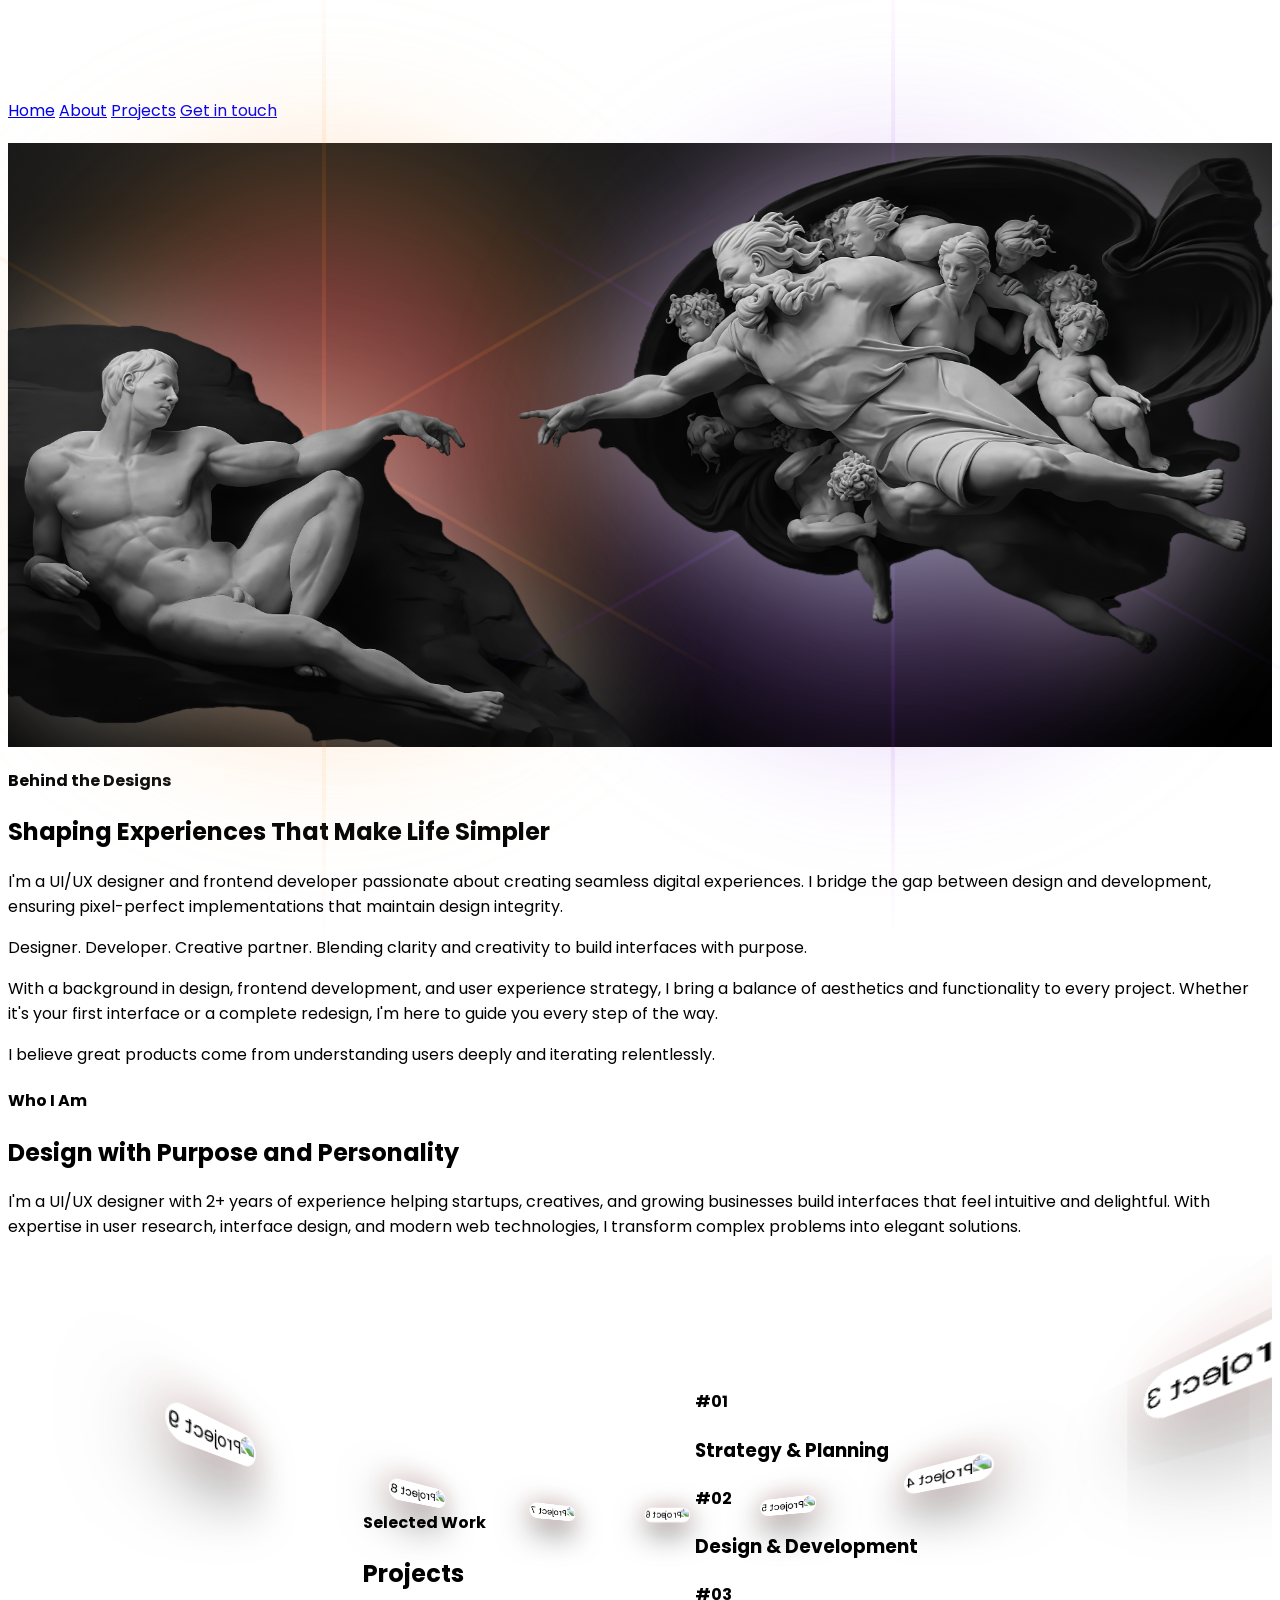
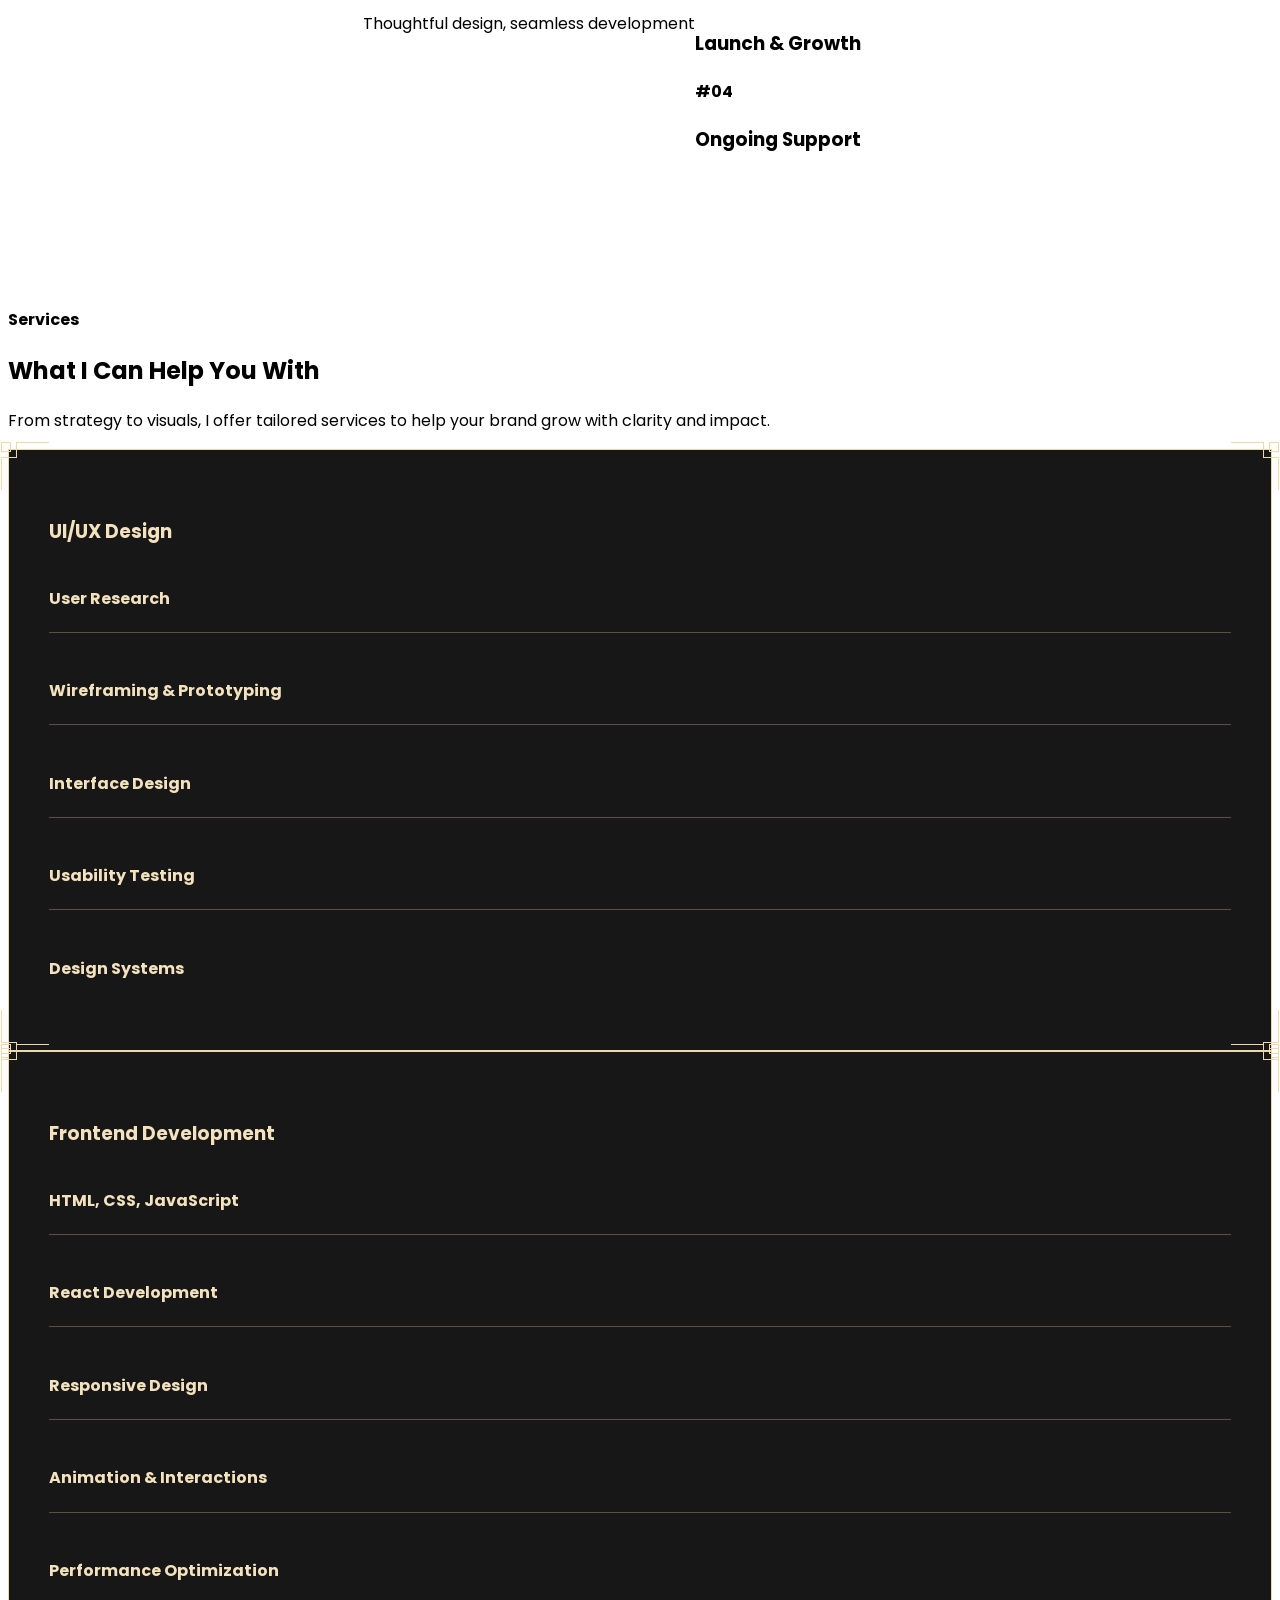
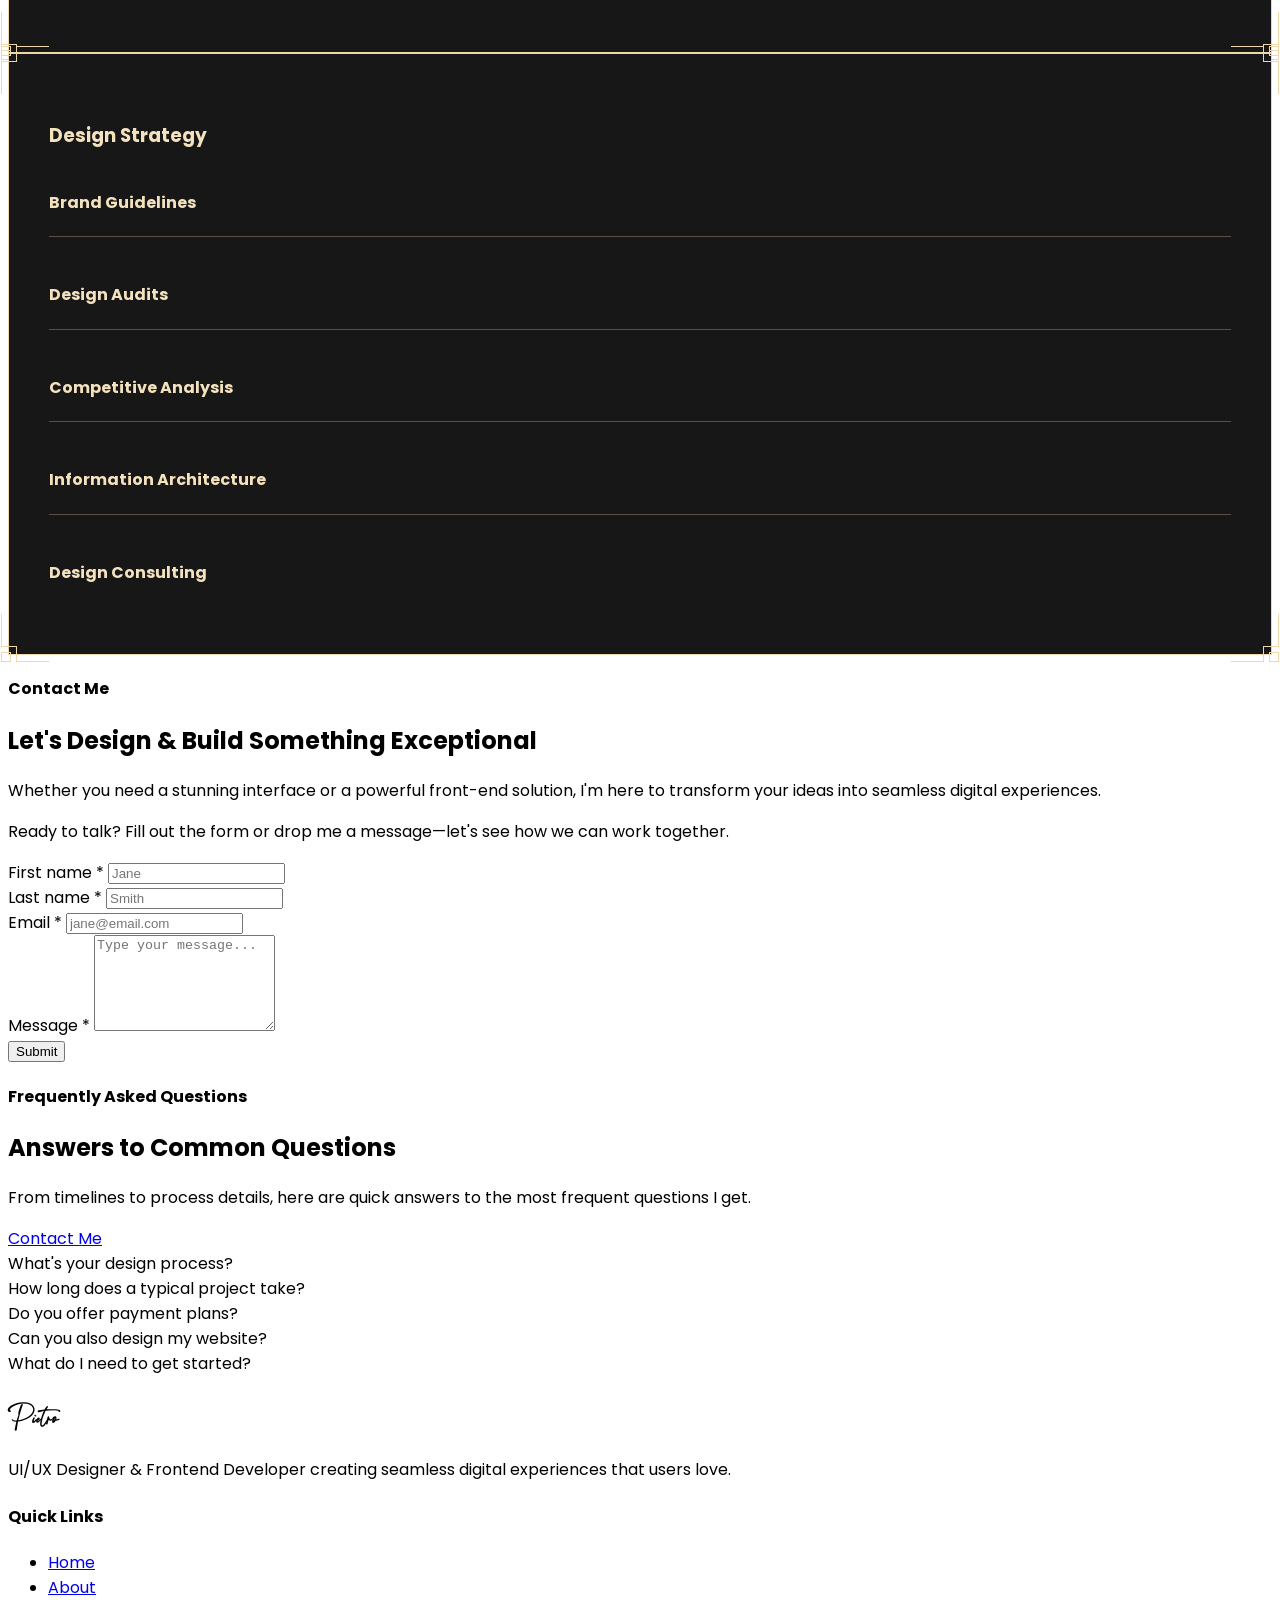
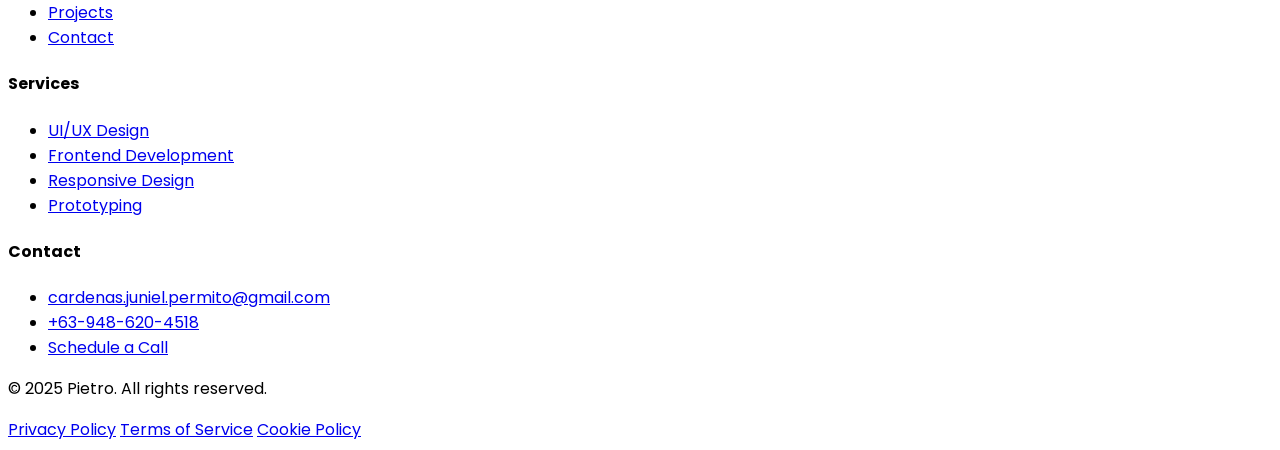
==== commit 94f2155a: "fixed mobile layout" ====
--- a/index.html
+++ b/index.html
@@ -1,5 +1,5 @@
 <!DOCTYPE html>
-<html lang="en" class="scroll-smooth">
+<html lang="en" class="scroll-smooth overflow-x-hidden" >
   <head>
     <meta charset="UTF-8" />
     <meta name="viewport" content="width=device-width, initial-scale=1.0" />
@@ -36,7 +36,7 @@
       class="fixed top-4 md:top-8 left-1/2 -translate-x-1/2 w-[90%] md:w-[800px] px-6 md:px-8 py-4 flex justify-between items-center z-50 rounded-full"
     >
       <!-- Logo -->
-      <div class="text-2xl font-bold text-white">Pietro</div>
+      <div class="text-2xl font-bold text-white logo">Pietro</div>
 
       <!-- Desktop Menu -->
       <div class="hidden md:flex gap-12 items-center">
@@ -358,7 +358,7 @@
 
         <!-- Info Cards at Bottom -->
         <div
-          class="absolute bottom-6 md:bottom-12 left-1/2 transform -translate-x-1/2 z-10 grid grid-cols-2 sm:grid-cols-4 gap-4 sm:gap-6 w-full max-w-[500px] sm:max-w-none"
+          class="absolute bottom-6 md:bottom-12 left-1/2 transform -translate-x-1/2 z-10 grid grid-cols-2 sm:grid-cols-4 gap-4 sm:gap-6 w-full max-w-[500px] sm:max-w-[60%]"
         >
           <div class="text-center min-w-[140px] sm:min-w-[180px]">
             <h4 class="text-orange-500 text-sm mb-1 font-semibold">#01</h4>
@@ -426,7 +426,7 @@
           class="grid grid-cols-1 md:grid-cols-2 lg:grid-cols-3 gap-6 md:gap-12 lg:gap-12 max-w-7xl mx-auto"
         >
           <!-- Card 1: UI/UX Design -->
-          <div class="art-deco-card card-1 mb-6 md:mb-0">
+          <div class="art-deco-card card-1 mb-6 md:mb-0 md:scale-90">
             <div class="corner top left"></div>
             <div class="corner top right"></div>
             <div class="corner bottom left"></div>
@@ -500,7 +500,7 @@
           </div>
 
           <!-- Card 3: Design Strategy -->
-          <div class="art-deco-card card-3 mb-6 md:mb-0">
+          <div class="art-deco-card card-3 mb-6 md:mb-0 md:scale-90">
             <div class="corner top left"></div>
             <div class="corner top right"></div>
             <div class="corner bottom left"></div>
@@ -660,12 +660,12 @@
     </section>
 
     <!-- FAQ Section -->
-    <section id="faq" class="py-20 md:py-32 px-6 md:px-16 bg-neutral-900">
+    <section id="faq" class="py-20 md:py-32 px-6 md:px-16 bg-neutral-900 overflow-x-hidden">
       <div class="max-w-[1400px] mx-auto">
         <div
           class="grid grid-cols-1 md:grid-cols-[1fr_1.2fr] gap-10 md:gap-24 items-start"
         >
-          <div class="md:sticky md:top-[150px]">
+          <div class="md:sticky md:top-[150px] w-full">
             <h4
               class="text-orange-500 text-xs md:text-sm font-semibold mb-3 md:mb-4 uppercase tracking-[2px]"
             >
--- a/carousel.css
+++ b/carousel.css
@@ -261,7 +261,7 @@
     height: 220px;
   }
 
-  .carousel-banner{
+  .carousel-banner {
     perspective: 255px;
   }
 
@@ -292,8 +292,8 @@
 
 @media screen and (max-width: 768px) {
   .carousel-slider {
-    width: 130px;
-    height: 180px;
+    width: 170px;
+    height: 240px;
     top: 15%;
   }
 
@@ -310,7 +310,7 @@
   .zoomed-card.expanded {
     width: 90% !important;
     max-width: 350px !important;
-    min-height: auto;
+    min-height: max-content;
   }
 
   .zoomed-card.expanded .zoomed-card-image {
@@ -332,6 +332,18 @@
   .zoomed-card-stats {
     grid-template-columns: 1fr;
     gap: 12px;
+  }
+
+  .epic-god-wrapper {
+    right: -20% !important;
+    top: 5% !important;
+    width: 75% !important;
+  }
+
+  .epic-adam-wrapper {
+    left: -5% !important;
+    bottom: 60% !important;
+    width: 65% !important;
   }
 }
 
@@ -583,34 +595,6 @@
   }
 }
 
-.project-gradient-1 {
-  background: linear-gradient(135deg, #ff6b35 0%, #ff4757 100%);
-}
-
-.project-gradient-2 {
-  background: linear-gradient(135deg, #667eea 0%, #764ba2 100%);
-}
-
-.project-gradient-3 {
-  background: linear-gradient(135deg, #4facfe 0%, #00f2fe 100%);
-}
-
-.project-gradient-4 {
-  background: linear-gradient(135deg, #43e97b 0%, #38f9d7 100%);
-}
-
-.project-gradient-5 {
-  background: linear-gradient(135deg, #fa709a 0%, #fee140 100%);
-}
-
-.project-gradient-6 {
-  background: linear-gradient(135deg, #30cfd0 0%, #330867 100%);
-}
-
-.contact-gradient {
-  background: linear-gradient(135deg, #ff6b35 0%, #f7931e 50%, #ff4757 100%);
-}
-
 .faq-answer {
   max-height: 0;
   overflow: hidden;
@@ -655,6 +639,8 @@
   border-color: rgba(255, 255, 255, 0.3); /* Stronger border */
   backdrop-filter: blur(6px); /* More blur */
 }
+
+/* services card style */
 
 .art-deco-card {
   display: flex;
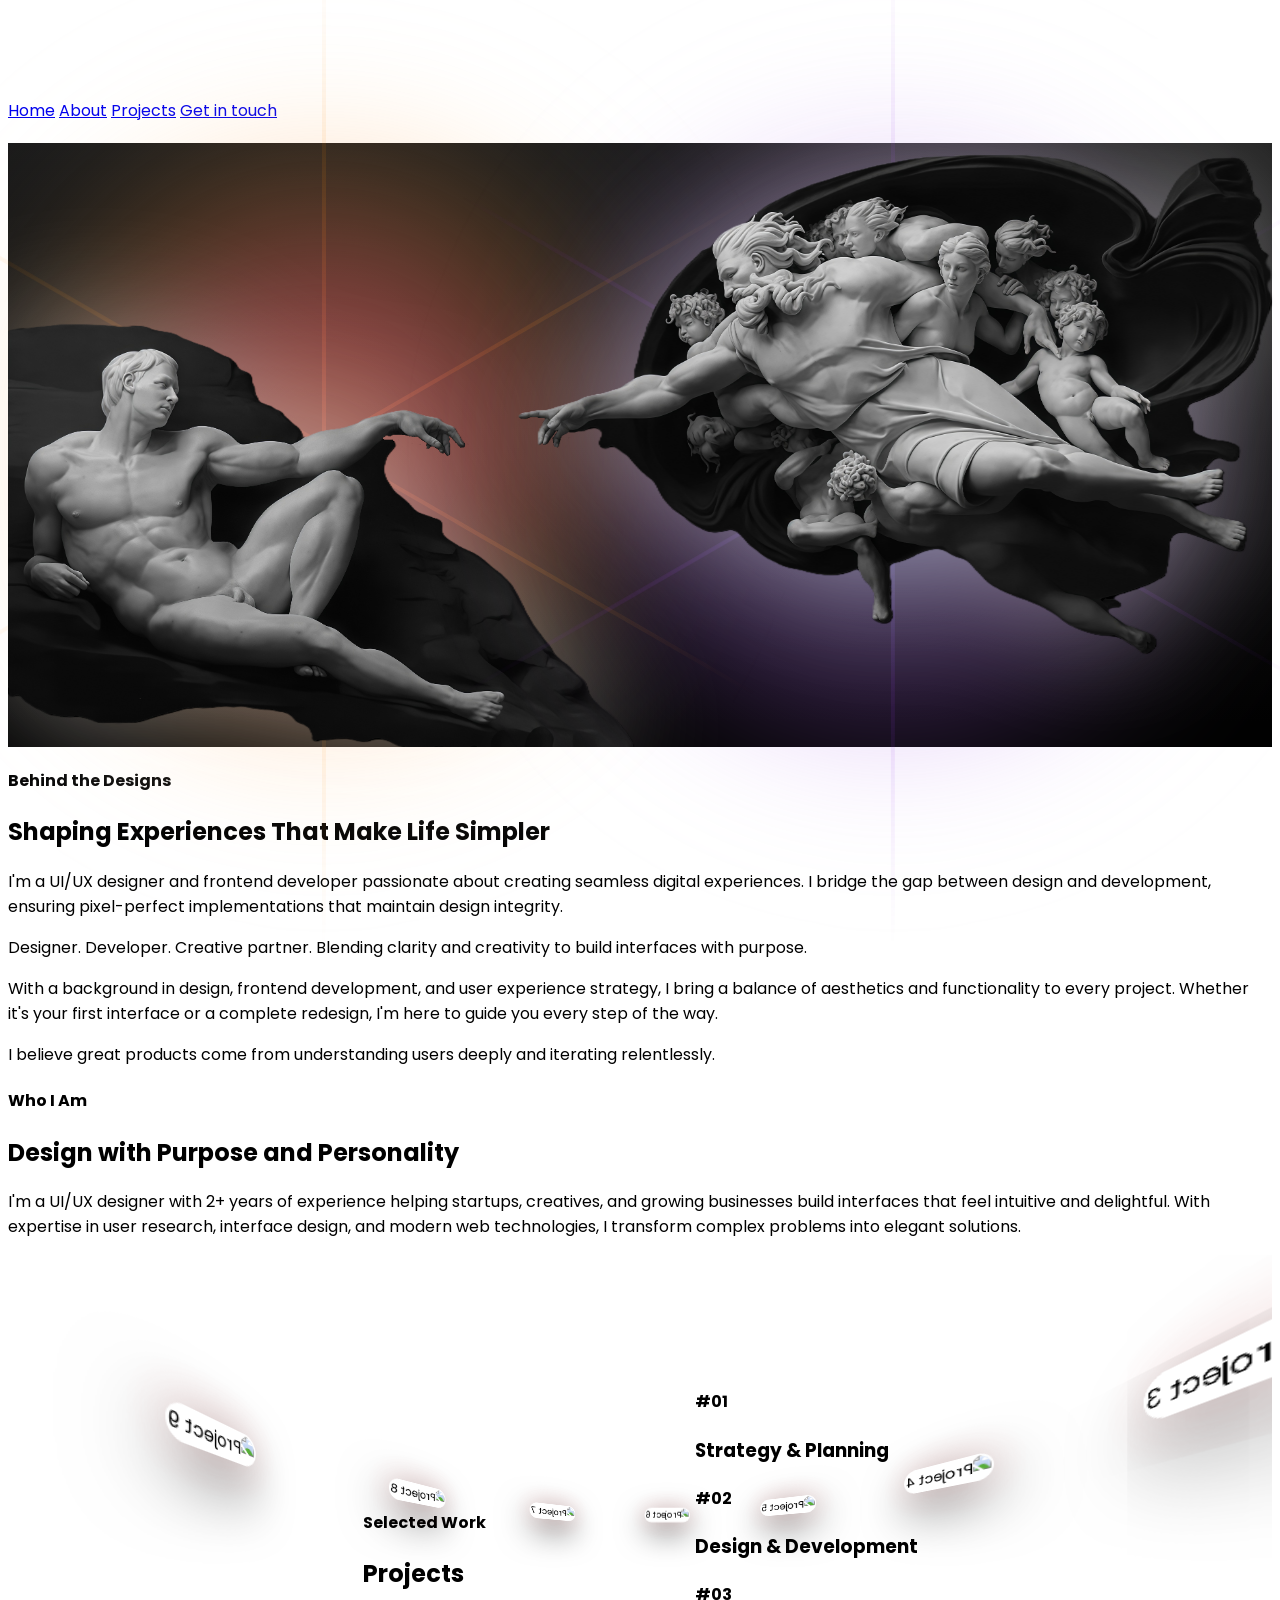
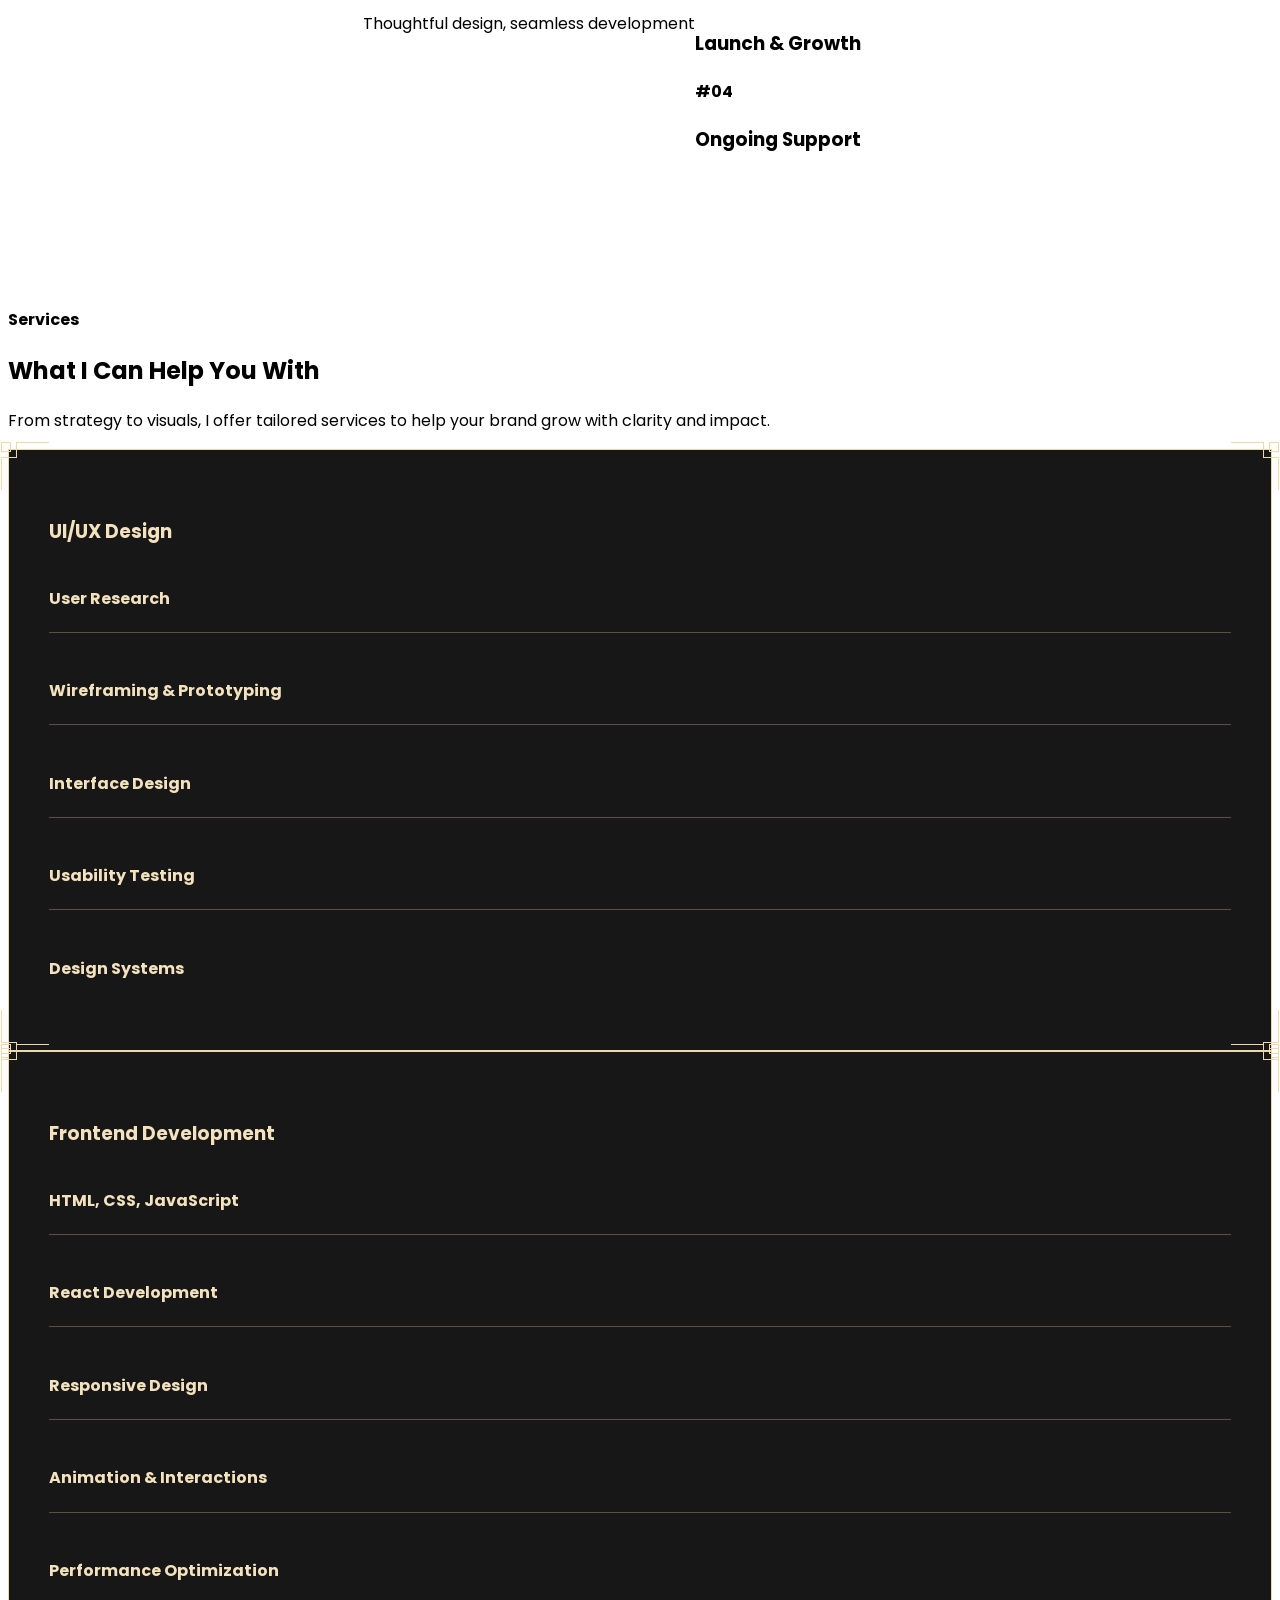
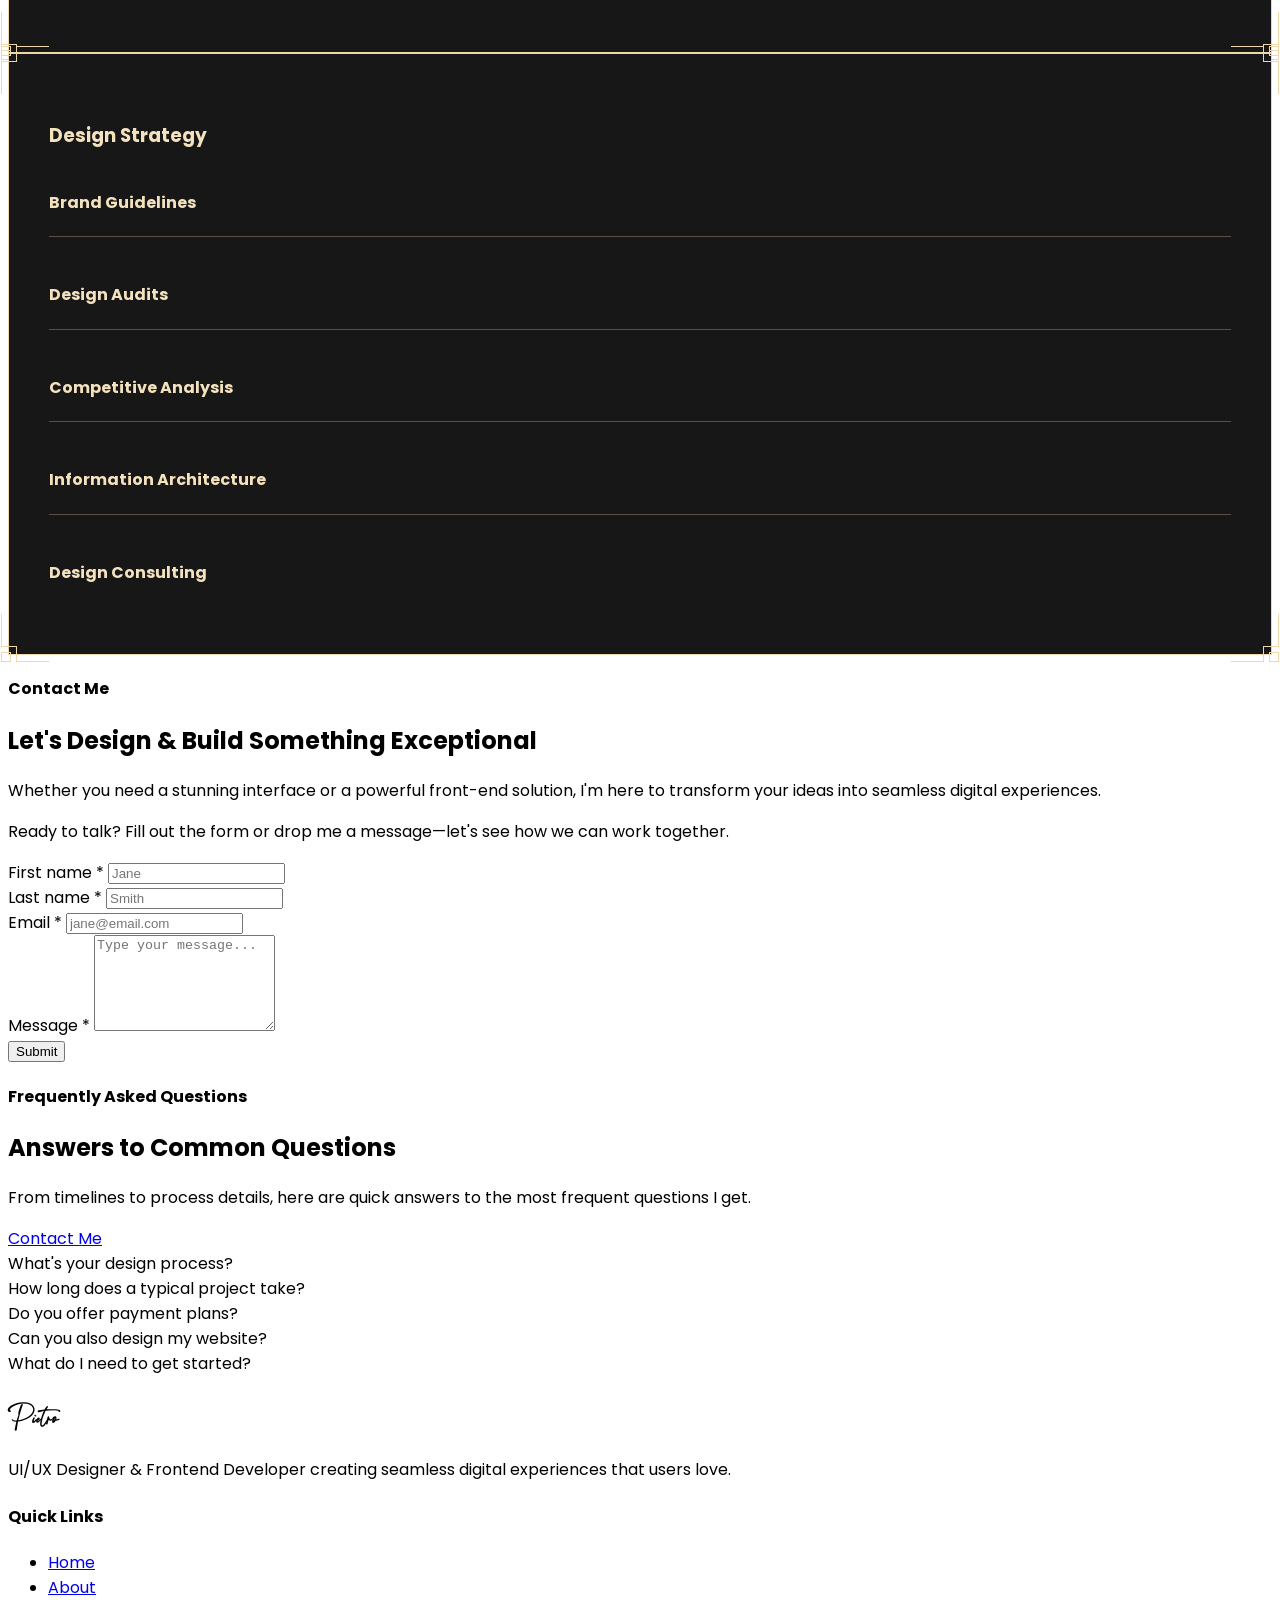
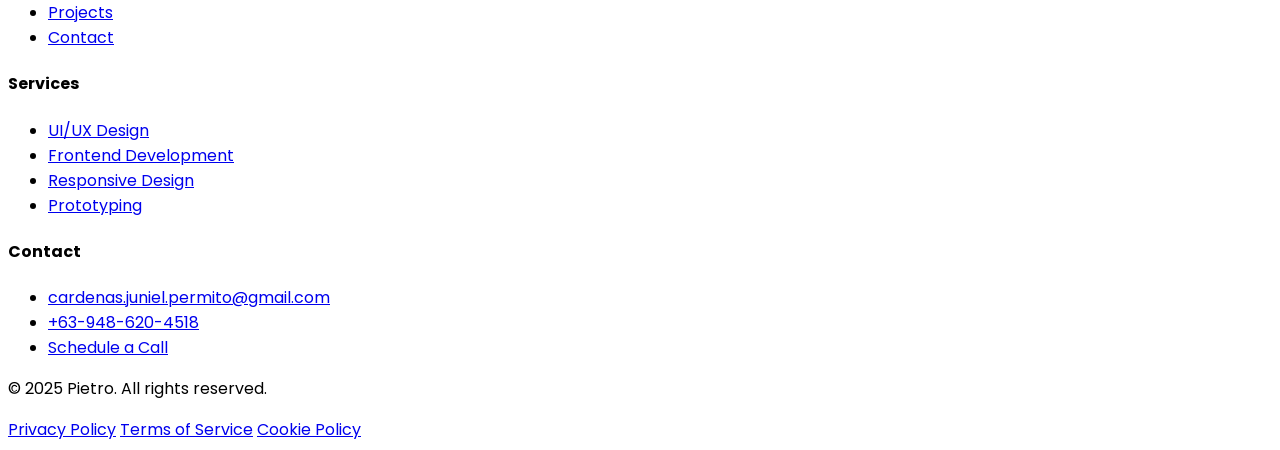
==== commit 3670accd: "added function for contact form" ====
--- a/index.html
+++ b/index.html
@@ -1,5 +1,5 @@
-<!DOCTYPE html>
-<html lang="en" class="scroll-smooth overflow-x-hidden" >
+<!doctype html>
+<html lang="en" class="scroll-smooth overflow-x-hidden">
   <head>
     <meta charset="UTF-8" />
     <meta name="viewport" content="width=device-width, initial-scale=1.0" />
@@ -28,6 +28,10 @@
       href="https://fonts.googleapis.com/css2?family=Poppins:wght@400;500;600;700;800;900&display=swap"
       rel="stylesheet"
     />
+    <script src="https://cdn.jsdelivr.net/npm/@emailjs/browser@4/dist/email.min.js"></script>
+    <script>
+      emailjs.init("OJ6anVfhwH-_67vFG");
+    </script>
   </head>
   <body class="bg-black text-white overflow-x-hidden">
     <!-- Navigation -->
@@ -594,7 +598,7 @@
 
         <!-- Right Column - Form -->
         <div class="mt-10 lg:mt-0 p-6 md:p-10 bg-[#141414] rounded-[30px]">
-          <form class="space-y-6">
+          <form id="contactForm" class="space-y-6">
             <!-- Name Fields -->
             <div class="grid grid-cols-1 md:grid-cols-2 gap-4">
               <div>
@@ -603,6 +607,7 @@
                 </label>
                 <input
                   type="text"
+                  name="first_name"
                   placeholder="Jane"
                   class="w-full bg-neutral-800 border-2 border-transparent rounded-full px-4 md:px-6 py-3 text-sm md:text-base text-white placeholder-gray-600 focus:outline-none focus:border-orange-500 transition-colors"
                   required
@@ -614,6 +619,7 @@
                 </label>
                 <input
                   type="text"
+                  name="last_name"
                   placeholder="Smith"
                   class="w-full bg-neutral-800 border-2 border-transparent rounded-full px-4 md:px-6 py-3 text-sm md:text-base text-white placeholder-gray-600 focus:outline-none focus:border-orange-500 transition-colors"
                   required
@@ -628,6 +634,7 @@
               </label>
               <input
                 type="email"
+                name="email"
                 placeholder="jane@email.com"
                 class="w-full bg-neutral-800 border-2 border-transparent rounded-full px-4 md:px-6 py-3 text-sm md:text-base text-white placeholder-gray-600 focus:outline-none focus:border-orange-500 transition-colors"
                 required
@@ -640,6 +647,7 @@
                 Message <span class="text-orange-500">*</span>
               </label>
               <textarea
+                name="message"
                 placeholder="Type your message..."
                 rows="6"
                 class="w-full bg-neutral-800 border-2 border-transparent rounded-3xl px-4 md:px-6 py-4 text-sm md:text-base text-white placeholder-gray-600 focus:outline-none focus:border-orange-500 transition-colors resize-none"
@@ -650,7 +658,8 @@
             <!-- Submit Button -->
             <button
               type="submit"
-              class="w-full bg-orange-600 hover:bg-orange-600 text-white text-base md:text-lg font-semibold py-3.5 px-6 md:px-8 rounded-full transition-colors"
+              id="submitBtn"
+              class="w-full bg-orange-600 hover:bg-orange-500 text-white text-base md:text-lg font-semibold py-3.5 px-6 md:px-8 rounded-full transition-colors"
             >
               Submit
             </button>
@@ -660,7 +669,10 @@
     </section>
 
     <!-- FAQ Section -->
-    <section id="faq" class="py-20 md:py-32 px-6 md:px-16 bg-neutral-900 overflow-x-hidden">
+    <section
+      id="faq"
+      class="py-20 md:py-32 px-6 md:px-16 bg-neutral-900 overflow-x-hidden"
+    >
       <div class="max-w-[1400px] mx-auto">
         <div
           class="grid grid-cols-1 md:grid-cols-[1fr_1.2fr] gap-10 md:gap-24 items-start"
